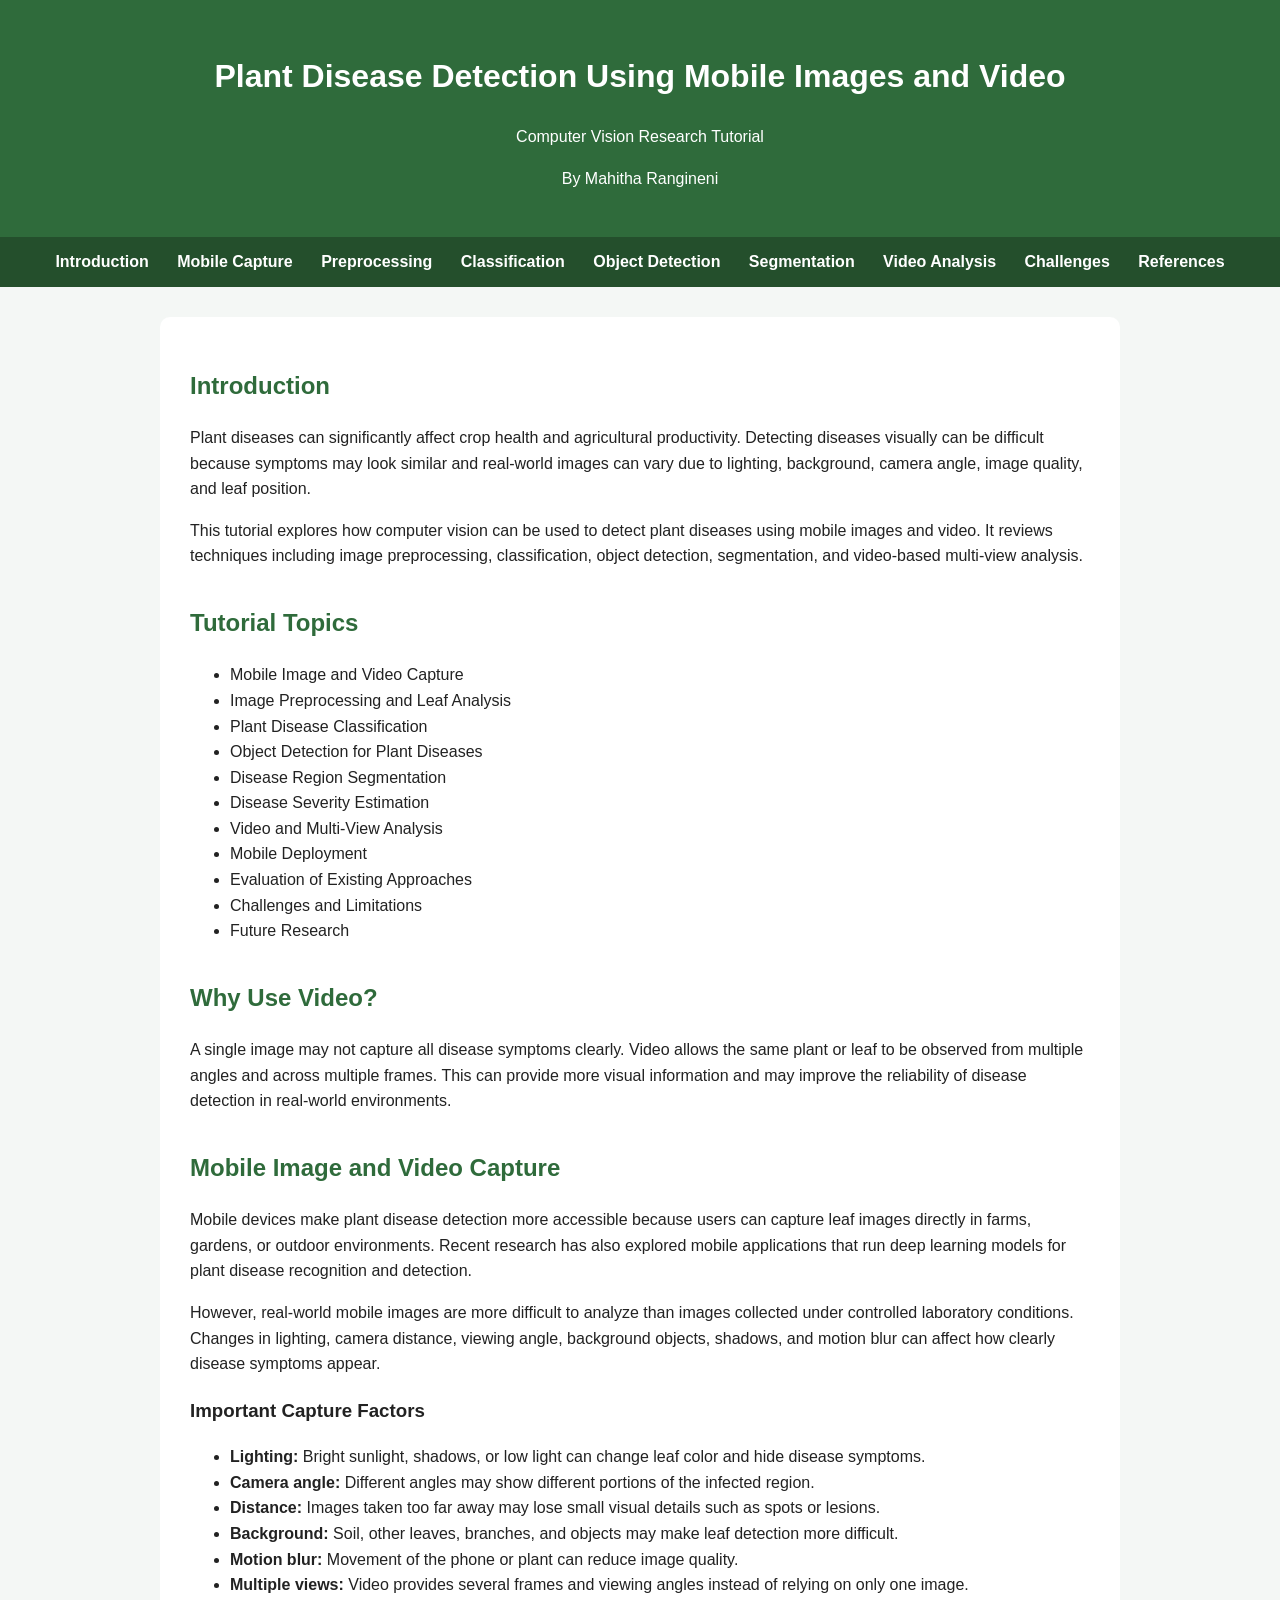
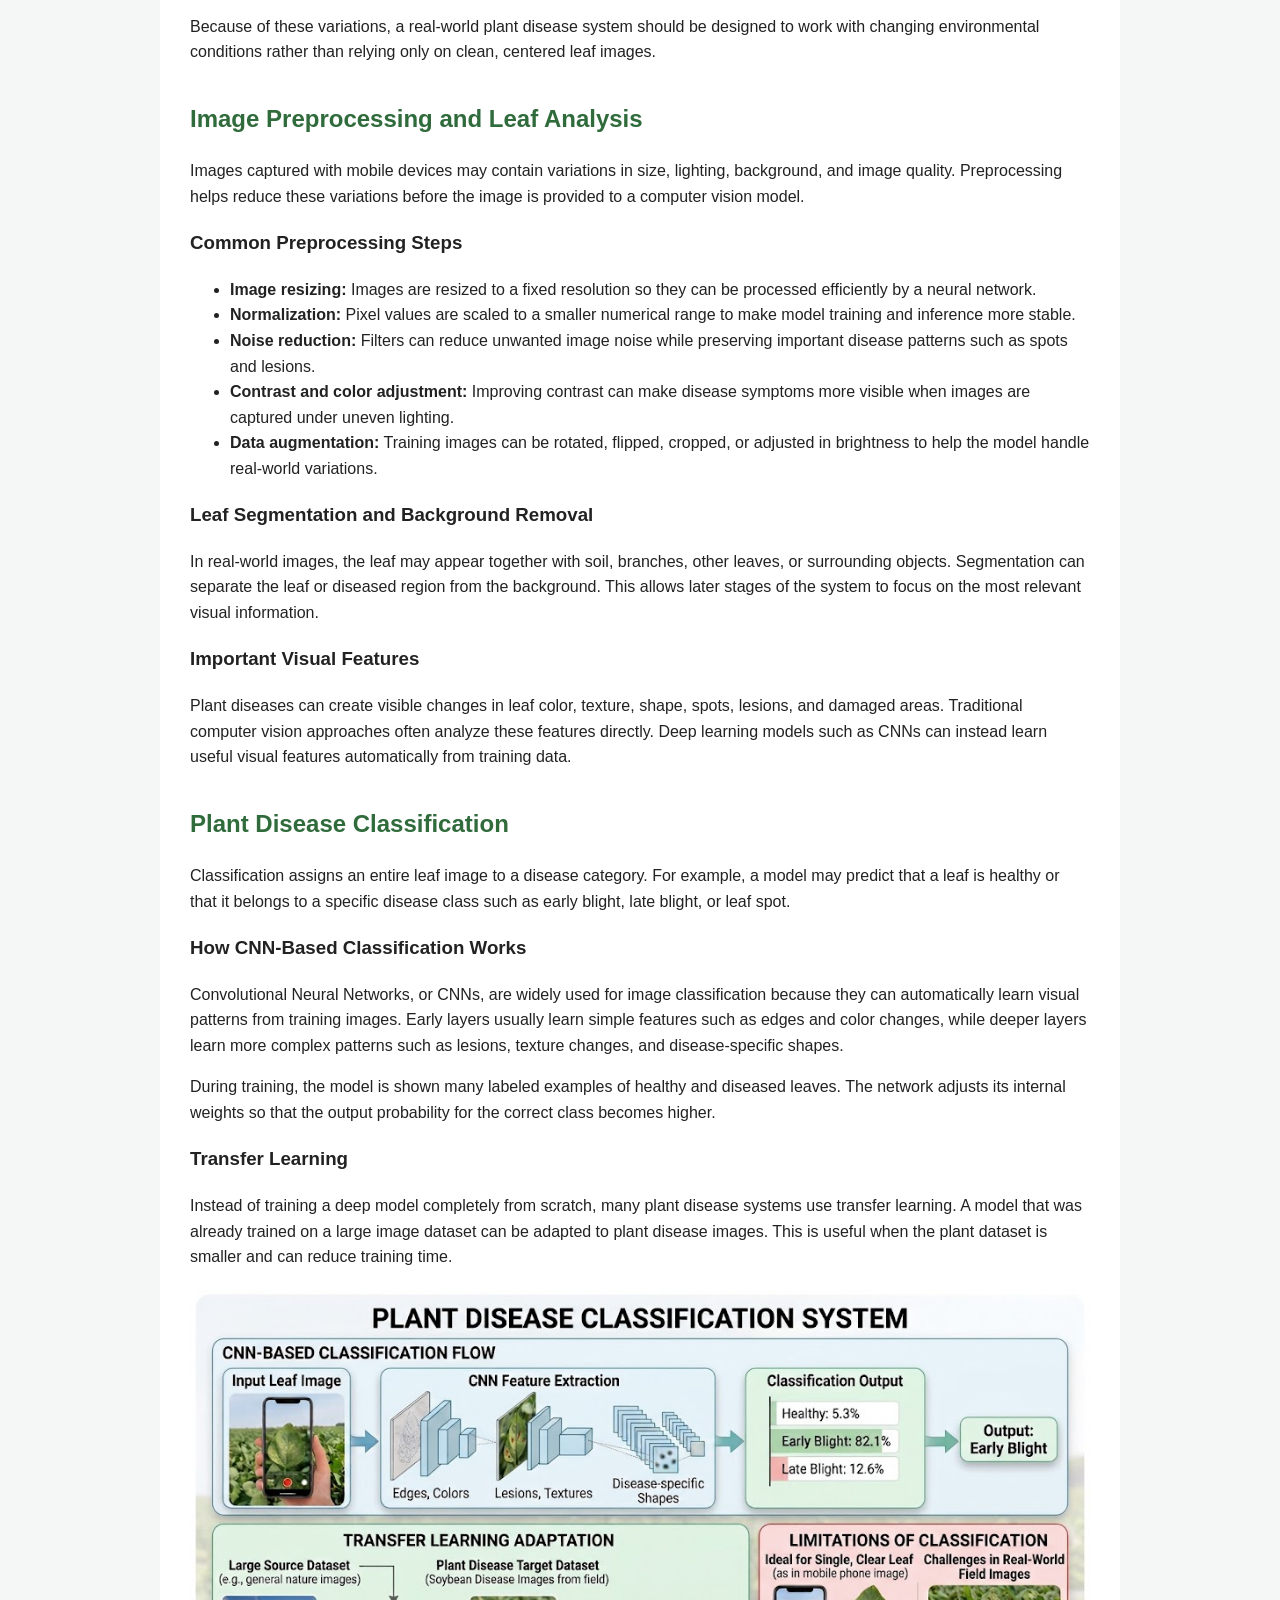
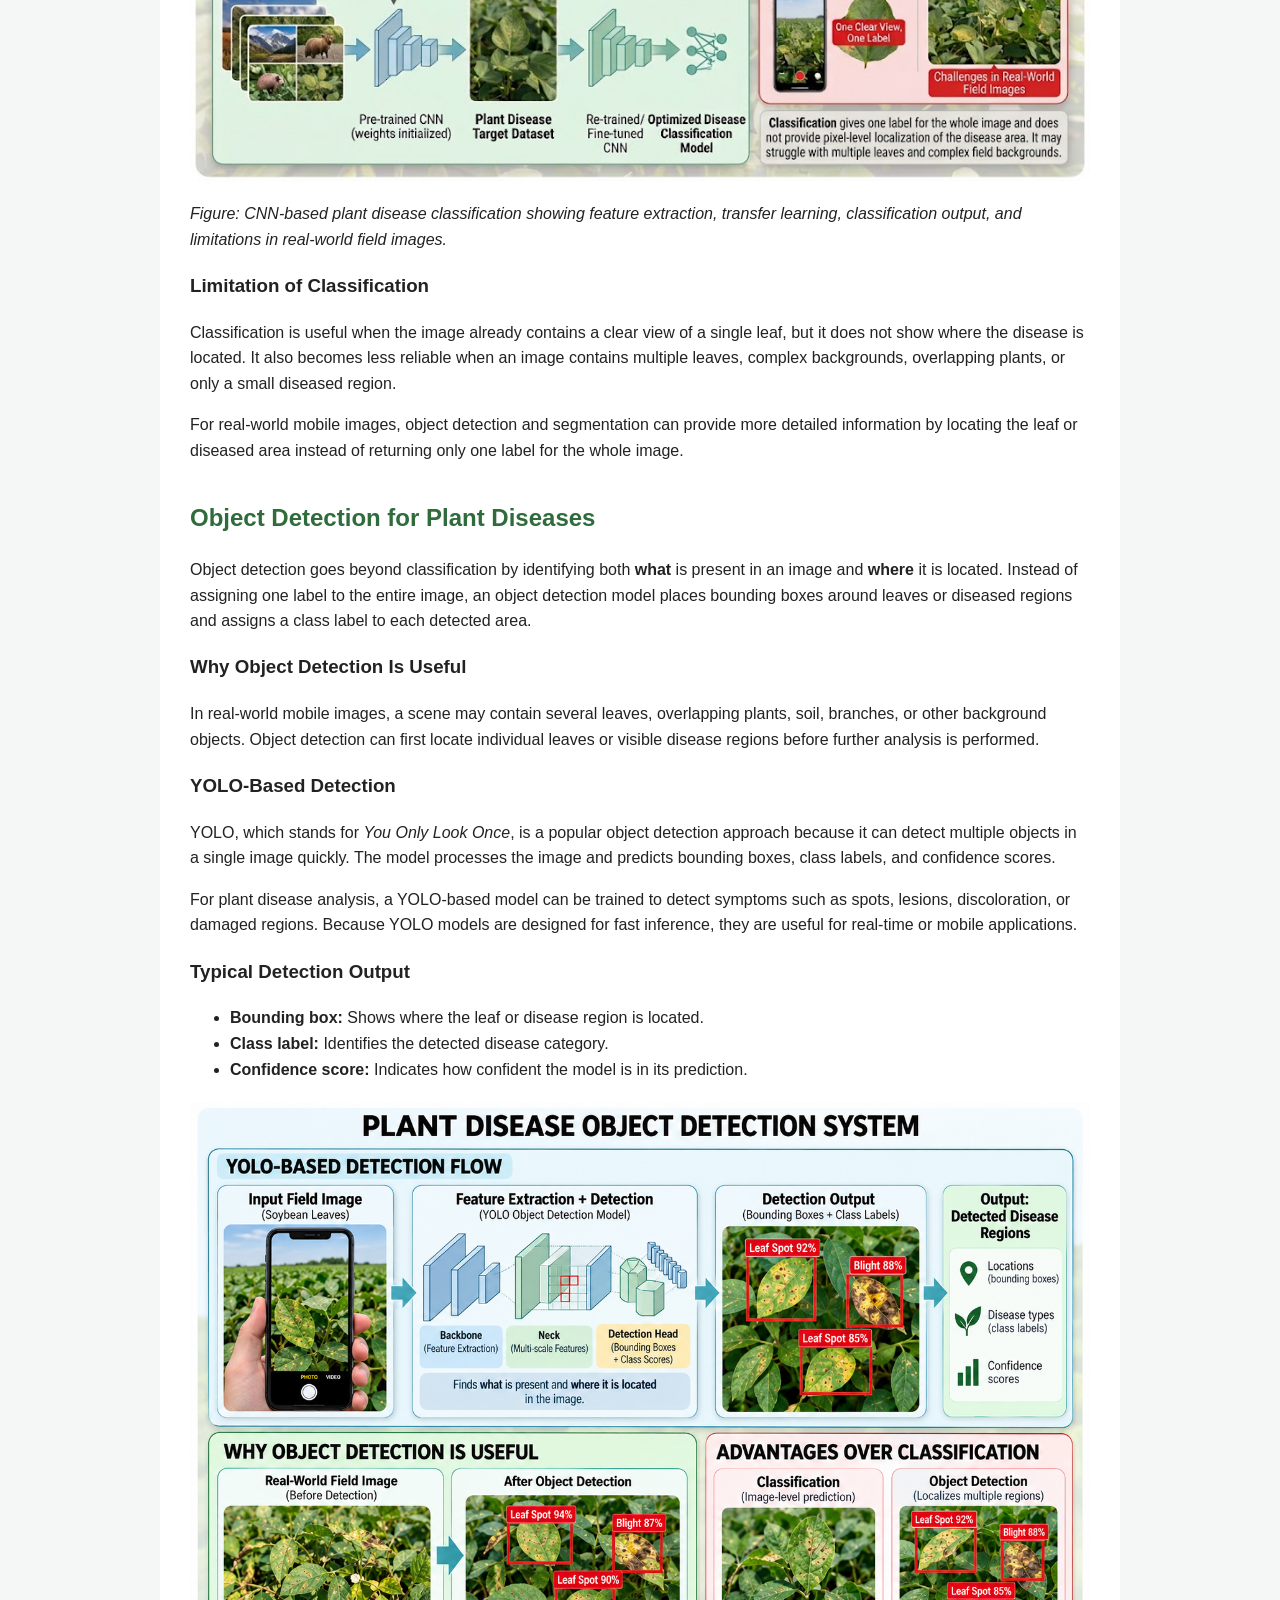
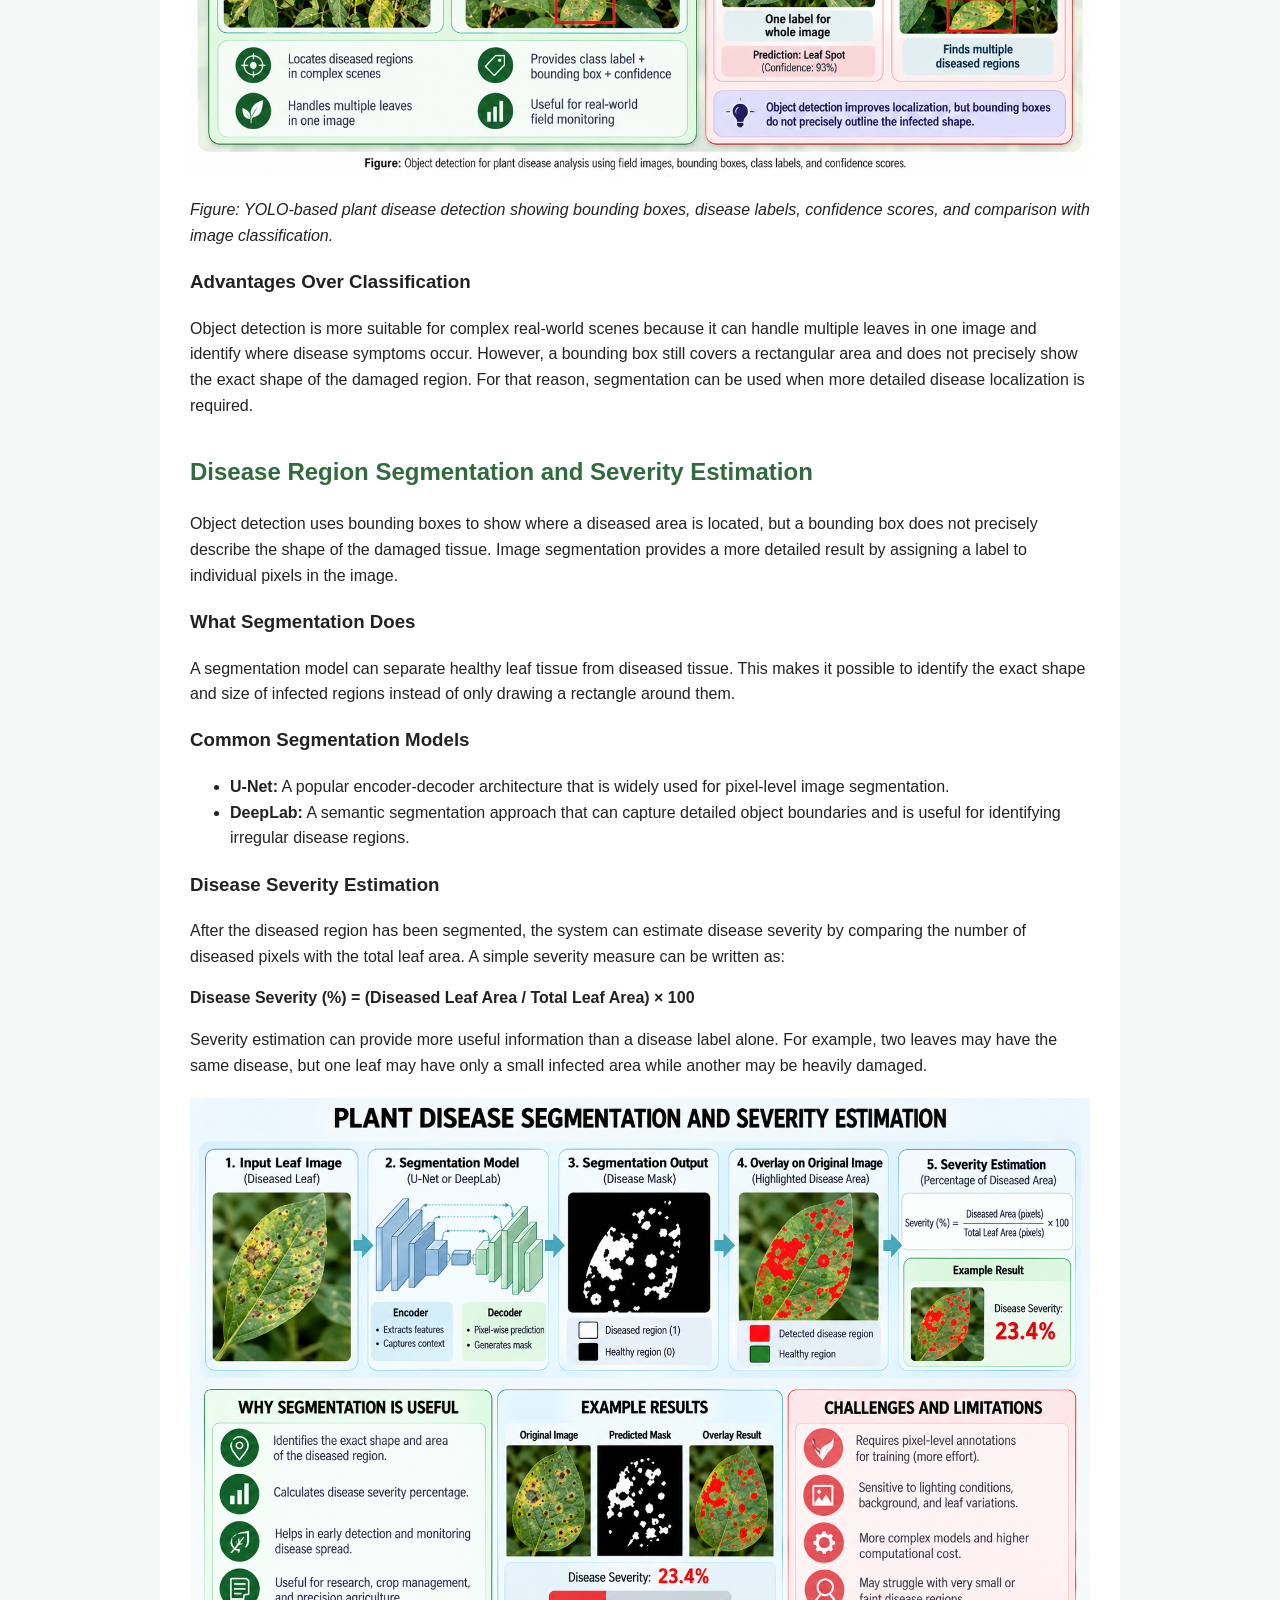
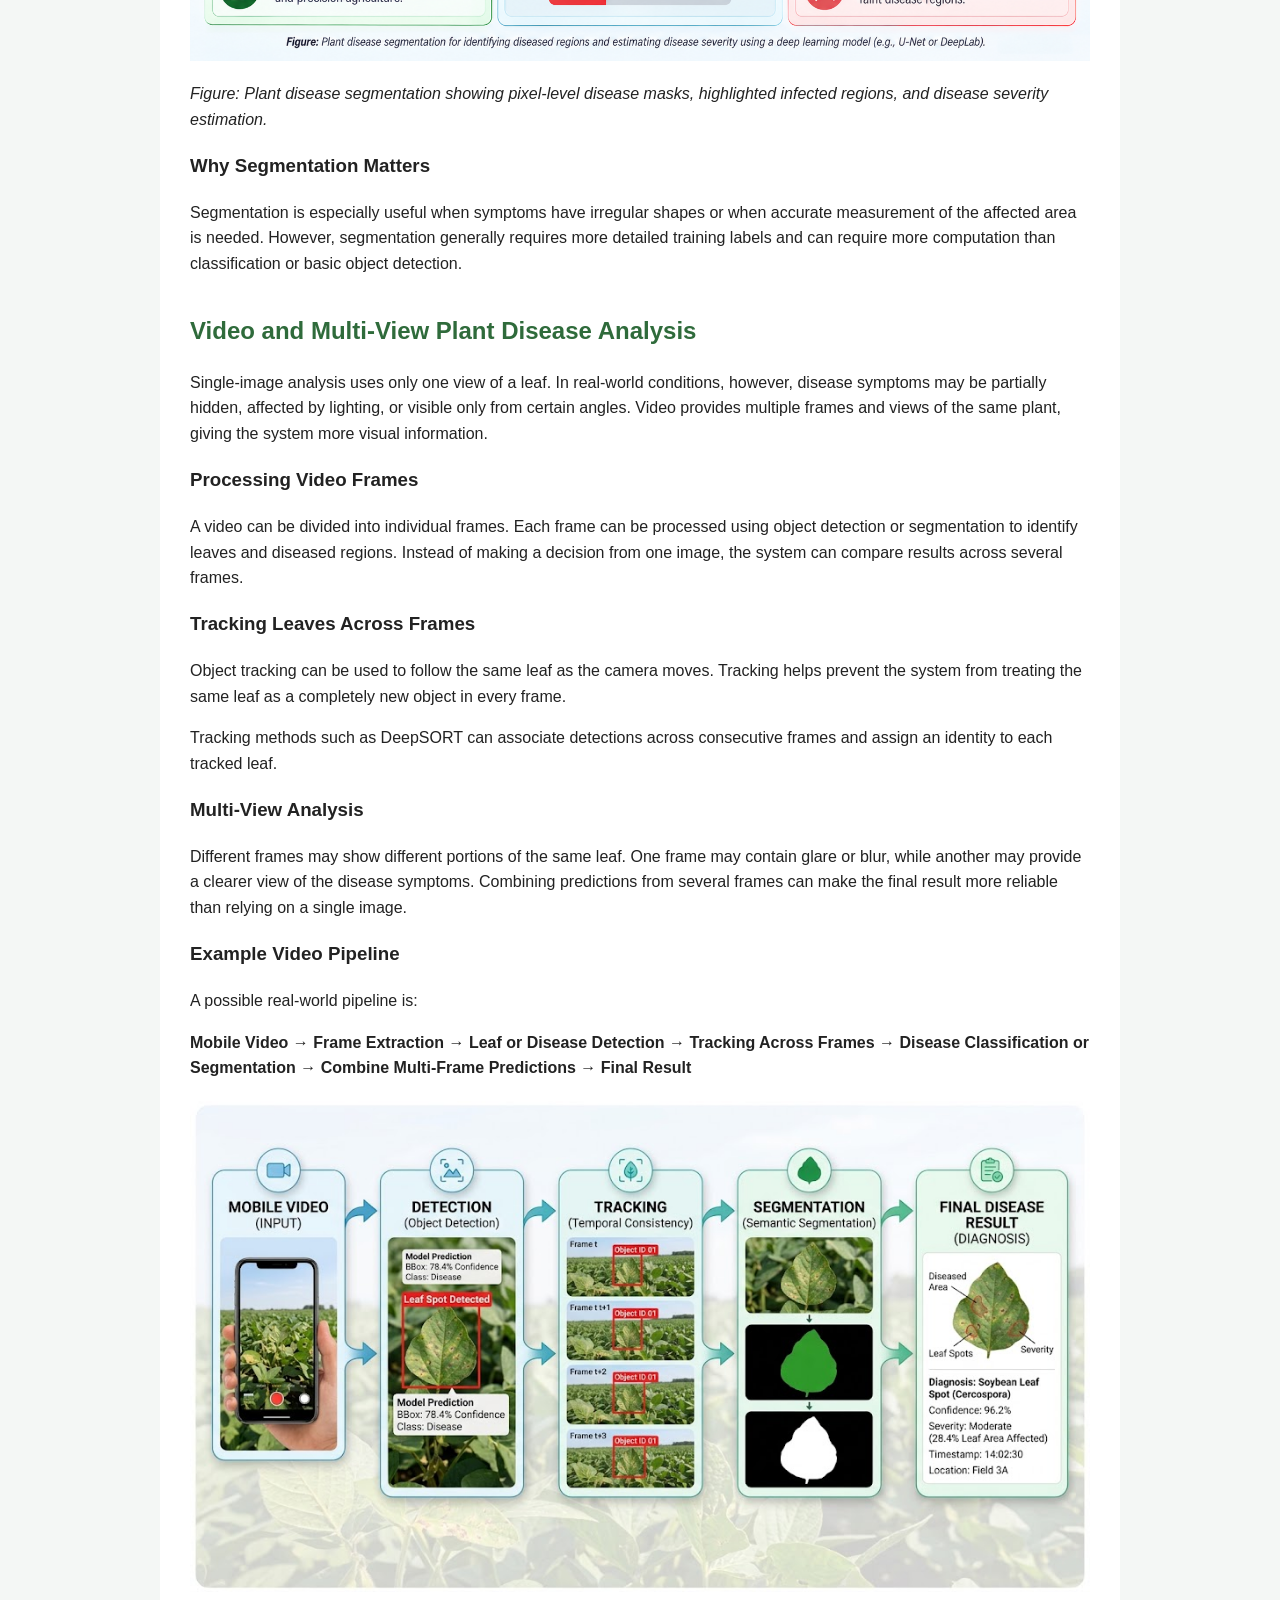
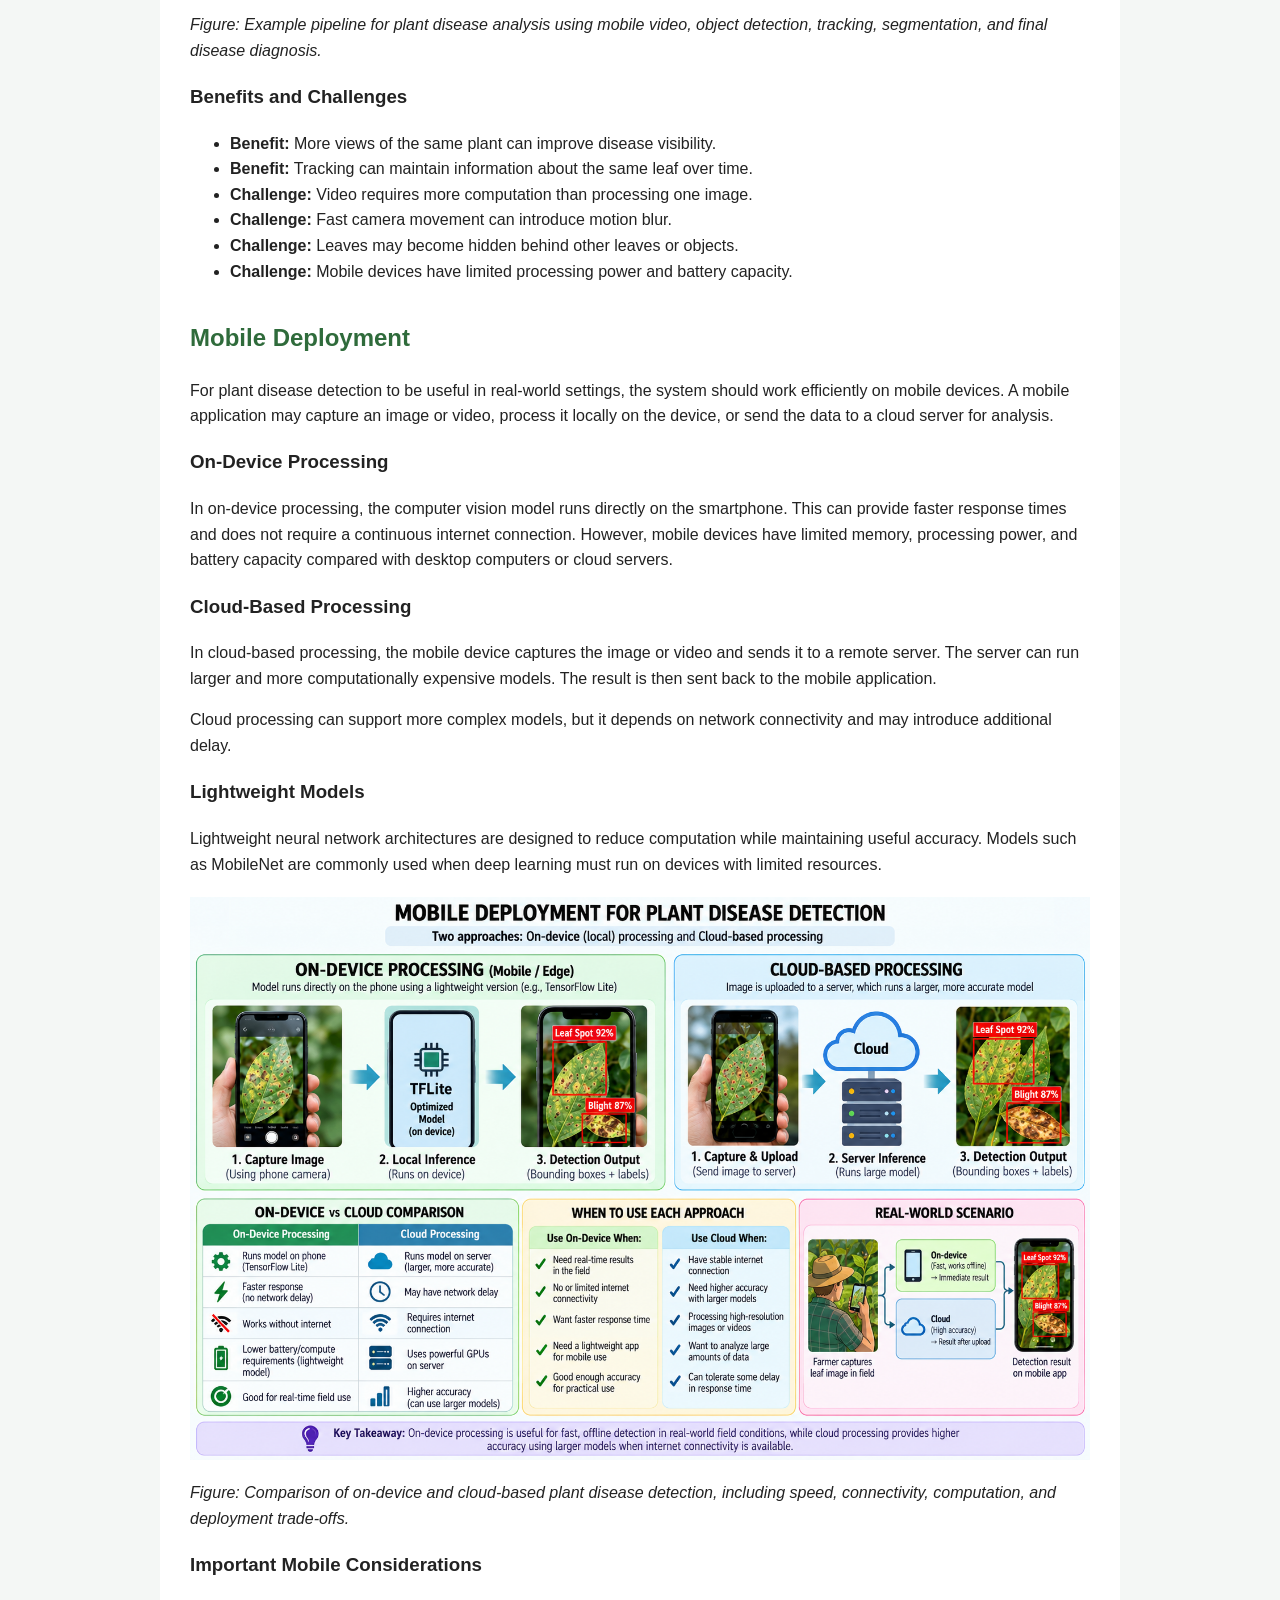
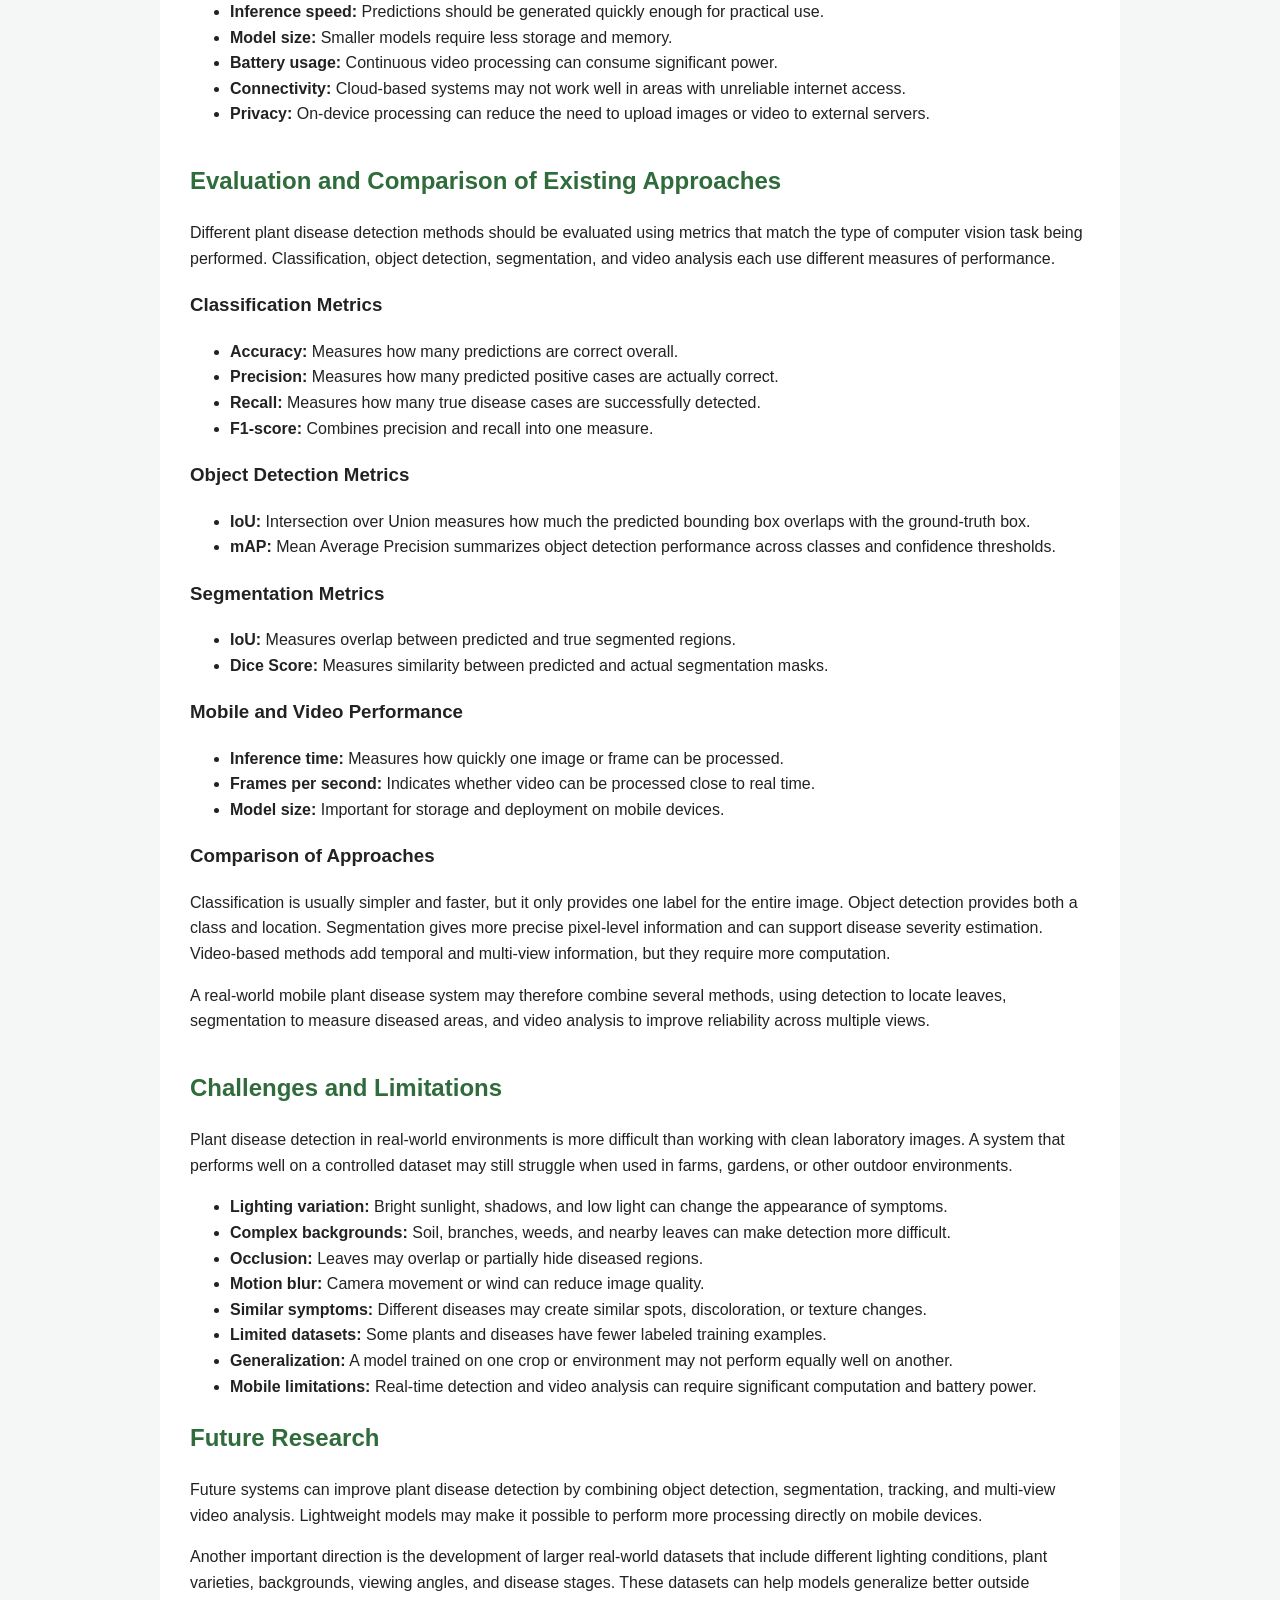
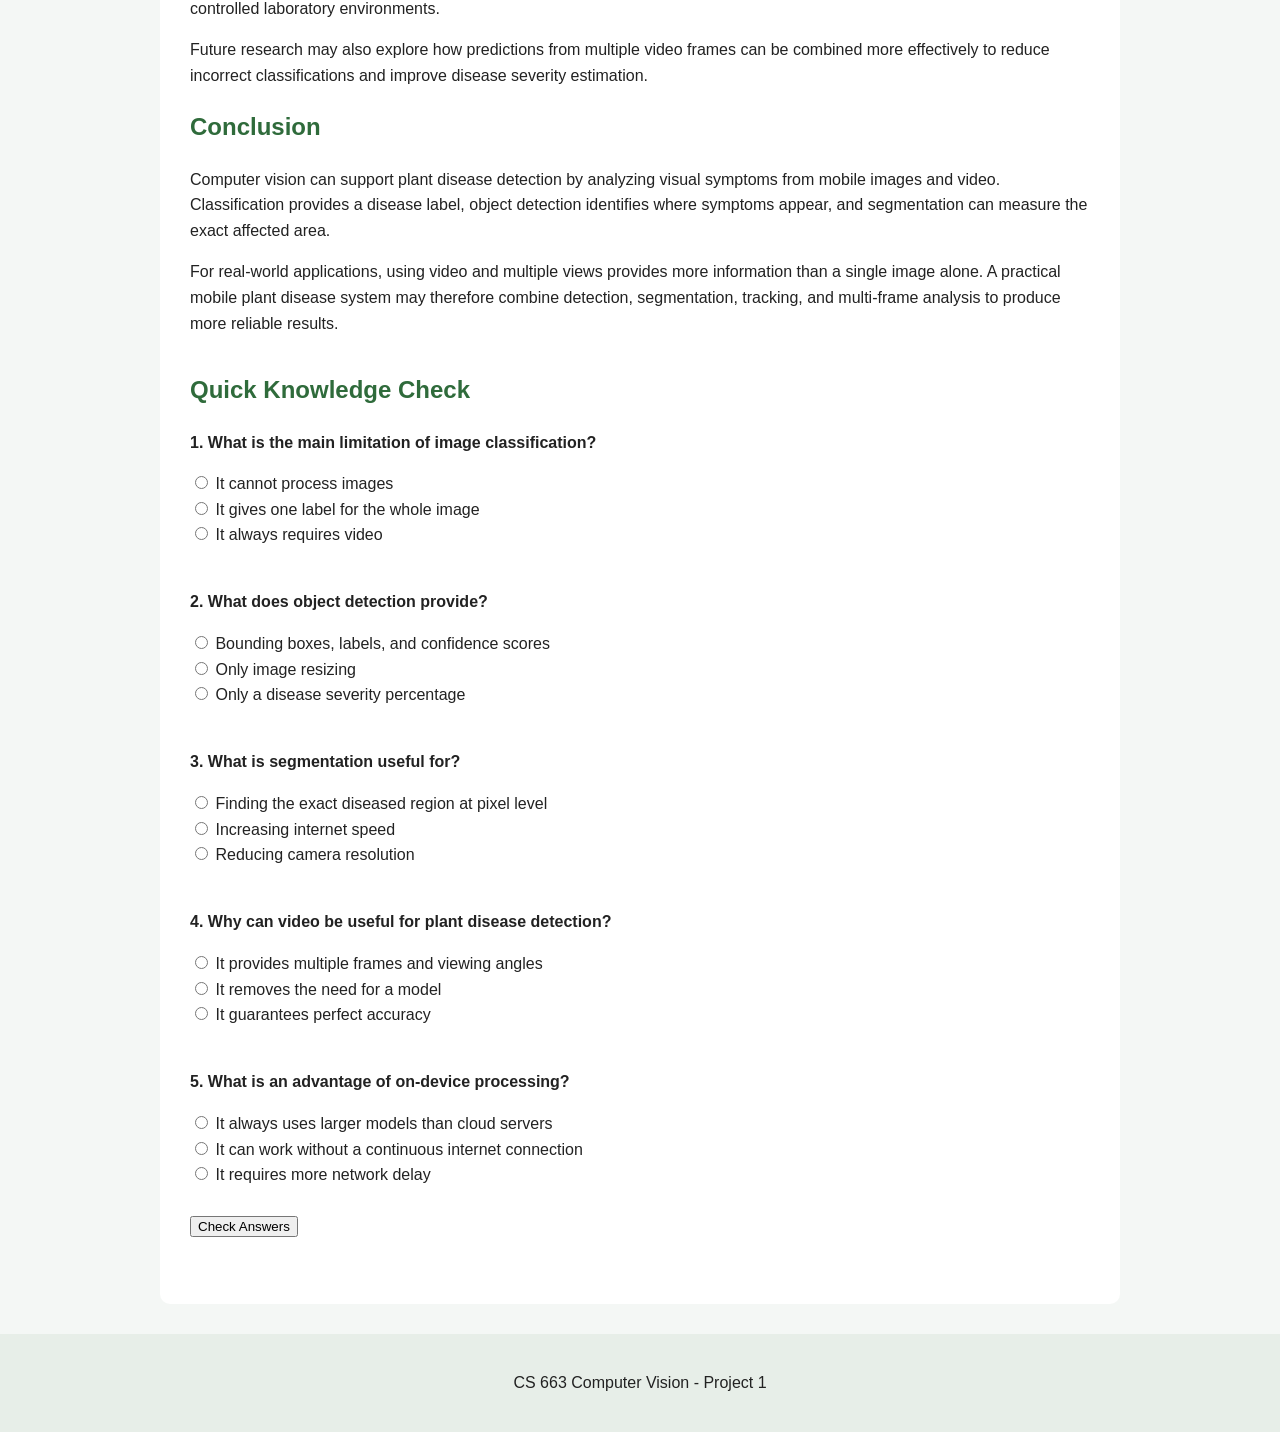
==== index.html @ 51d03935 "Add quiz section with questions and answers" ====
<!DOCTYPE html>
<html lang="en">
<head>
    <meta charset="UTF-8">
    <meta name="viewport" content="width=device-width, initial-scale=1.0">
    <title>Plant Disease Detection Using Mobile Images and Video</title>
    <link rel="stylesheet" href="style.css">
</head>

<body>

    <header>
        <h1>Plant Disease Detection Using Mobile Images and Video</h1>
        <p>Computer Vision Research Tutorial</p>
        <p>By Mahitha Rangineni</p>
    </header>
    <nav>
    <a href="#introduction">Introduction</a>
    <a href="#capture">Mobile Capture</a>
    <a href="#preprocessing">Preprocessing</a>
    <a href="#classification">Classification</a>
    <a href="#detection">Object Detection</a>
    <a href="#segmentation">Segmentation</a>
    <a href="#video">Video Analysis</a>
    <a href="#challenges">Challenges</a>
    <a href="references.html">References</a>
</nav>

    <main>

        <section id="introduction">
            <h2>Introduction</h2>

            <p>
                Plant diseases can significantly affect crop health and agricultural
                productivity. Detecting diseases visually can be difficult because
                symptoms may look similar and real-world images can vary due to
                lighting, background, camera angle, image quality, and leaf position.
            </p>

            <p>
                This tutorial explores how computer vision can be used to detect
                plant diseases using mobile images and video. It reviews techniques
                including image preprocessing, classification, object detection,
                segmentation, and video-based multi-view analysis.
            </p>
        </section>

        <section>
            <h2>Tutorial Topics</h2>

            <ul>
                <li>Mobile Image and Video Capture</li>
                <li>Image Preprocessing and Leaf Analysis</li>
                <li>Plant Disease Classification</li>
                <li>Object Detection for Plant Diseases</li>
                <li>Disease Region Segmentation</li>
                <li>Disease Severity Estimation</li>
                <li>Video and Multi-View Analysis</li>
                <li>Mobile Deployment</li>
                <li>Evaluation of Existing Approaches</li>
                <li>Challenges and Limitations</li>
                <li>Future Research</li>
            </ul>
        </section>

        <section>
    <h2>Why Use Video?</h2>

    <p>
        A single image may not capture all disease symptoms clearly.
        Video allows the same plant or leaf to be observed from multiple
        angles and across multiple frames. This can provide more visual
        information and may improve the reliability of disease detection
        in real-world environments.
    </p>
</section>

<section id="capture">
    <h2>Mobile Image and Video Capture</h2>

    <p>
        Mobile devices make plant disease detection more accessible because users
        can capture leaf images directly in farms, gardens, or outdoor environments.
        Recent research has also explored mobile applications that run deep learning
        models for plant disease recognition and detection.
    </p>

    <p>
        However, real-world mobile images are more difficult to analyze than images
        collected under controlled laboratory conditions. Changes in lighting,
        camera distance, viewing angle, background objects, shadows, and motion blur
        can affect how clearly disease symptoms appear.
    </p>

    <h3>Important Capture Factors</h3>

    <ul>
        <li><strong>Lighting:</strong> Bright sunlight, shadows, or low light can change leaf color and hide disease symptoms.</li>
        <li><strong>Camera angle:</strong> Different angles may show different portions of the infected region.</li>
        <li><strong>Distance:</strong> Images taken too far away may lose small visual details such as spots or lesions.</li>
        <li><strong>Background:</strong> Soil, other leaves, branches, and objects may make leaf detection more difficult.</li>
        <li><strong>Motion blur:</strong> Movement of the phone or plant can reduce image quality.</li>
        <li><strong>Multiple views:</strong> Video provides several frames and viewing angles instead of relying on only one image.</li>
    </ul>

    <p>
        Because of these variations, a real-world plant disease system should be
        designed to work with changing environmental conditions rather than relying
        only on clean, centered leaf images.
    </p>
</section>
        <section id="preprocessing">
    <h2>Image Preprocessing and Leaf Analysis</h2>

    <p>
        Images captured with mobile devices may contain variations in size,
        lighting, background, and image quality. Preprocessing helps reduce
        these variations before the image is provided to a computer vision model.
    </p>

    <h3>Common Preprocessing Steps</h3>

    <ul>
        <li>
            <strong>Image resizing:</strong>
            Images are resized to a fixed resolution so they can be processed
            efficiently by a neural network.
        </li>

        <li>
            <strong>Normalization:</strong>
            Pixel values are scaled to a smaller numerical range to make model
            training and inference more stable.
        </li>

        <li>
            <strong>Noise reduction:</strong>
            Filters can reduce unwanted image noise while preserving important
            disease patterns such as spots and lesions.
        </li>

        <li>
            <strong>Contrast and color adjustment:</strong>
            Improving contrast can make disease symptoms more visible when images
            are captured under uneven lighting.
        </li>

        <li>
            <strong>Data augmentation:</strong>
            Training images can be rotated, flipped, cropped, or adjusted in
            brightness to help the model handle real-world variations.
        </li>
    </ul>

    <h3>Leaf Segmentation and Background Removal</h3>

    <p>
        In real-world images, the leaf may appear together with soil, branches,
        other leaves, or surrounding objects. Segmentation can separate the leaf
        or diseased region from the background. This allows later stages of the
        system to focus on the most relevant visual information.
    </p>

    <h3>Important Visual Features</h3>

    <p>
        Plant diseases can create visible changes in leaf color, texture, shape,
        spots, lesions, and damaged areas. Traditional computer vision approaches
        often analyze these features directly. Deep learning models such as CNNs
        can instead learn useful visual features automatically from training data.
    </p>
</section>
        <section id="classification">
    <h2>Plant Disease Classification</h2>

    <p>
        Classification assigns an entire leaf image to a disease category.
        For example, a model may predict that a leaf is healthy or that it belongs
        to a specific disease class such as early blight, late blight, or leaf spot.
    </p>

    <h3>How CNN-Based Classification Works</h3>

    <p>
        Convolutional Neural Networks, or CNNs, are widely used for image
        classification because they can automatically learn visual patterns from
        training images. Early layers usually learn simple features such as edges
        and color changes, while deeper layers learn more complex patterns such as
        lesions, texture changes, and disease-specific shapes.
    </p>

    <p>
        During training, the model is shown many labeled examples of healthy and
        diseased leaves. The network adjusts its internal weights so that the output
        probability for the correct class becomes higher.
    </p>

    <h3>Transfer Learning</h3>

    <p>
        Instead of training a deep model completely from scratch, many plant disease
        systems use transfer learning. A model that was already trained on a large
        image dataset can be adapted to plant disease images. This is useful when the
        plant dataset is smaller and can reduce training time.
    </p>
            <img src="classification-system.png"
     alt="CNN-based plant disease classification system"
     style="width:100%; max-width:900px; display:block; margin:20px auto;">

<p>
    <em>
        Figure: CNN-based plant disease classification showing feature extraction,
        transfer learning, classification output, and limitations in real-world field images.
    </em>
</p>

    <h3>Limitation of Classification</h3>

    <p>
        Classification is useful when the image already contains a clear view of a
        single leaf, but it does not show where the disease is located. It also becomes
        less reliable when an image contains multiple leaves, complex backgrounds,
        overlapping plants, or only a small diseased region.
    </p>

    <p>
        For real-world mobile images, object detection and segmentation can provide
        more detailed information by locating the leaf or diseased area instead of
        returning only one label for the whole image.
    </p>
</section>
        <section id="detection">
    <h2>Object Detection for Plant Diseases</h2>

    <p>
        Object detection goes beyond classification by identifying both
        <strong>what</strong> is present in an image and <strong>where</strong>
        it is located. Instead of assigning one label to the entire image,
        an object detection model places bounding boxes around leaves or
        diseased regions and assigns a class label to each detected area.
    </p>

    <h3>Why Object Detection Is Useful</h3>

    <p>
        In real-world mobile images, a scene may contain several leaves,
        overlapping plants, soil, branches, or other background objects.
        Object detection can first locate individual leaves or visible disease
        regions before further analysis is performed.
    </p>

    <h3>YOLO-Based Detection</h3>

    <p>
        YOLO, which stands for <em>You Only Look Once</em>, is a popular
        object detection approach because it can detect multiple objects in a
        single image quickly. The model processes the image and predicts
        bounding boxes, class labels, and confidence scores.
    </p>

    <p>
        For plant disease analysis, a YOLO-based model can be trained to detect
        symptoms such as spots, lesions, discoloration, or damaged regions.
        Because YOLO models are designed for fast inference, they are useful
        for real-time or mobile applications.
    </p>

    <h3>Typical Detection Output</h3>

    <ul>
        <li><strong>Bounding box:</strong> Shows where the leaf or disease region is located.</li>
        <li><strong>Class label:</strong> Identifies the detected disease category.</li>
        <li><strong>Confidence score:</strong> Indicates how confident the model is in its prediction.</li>
    </ul>
            <img src="object-detection-system.png"
     alt="YOLO-based plant disease object detection system"
     style="width:100%; max-width:900px; display:block; margin:20px auto;">

<p>
    <em>
        Figure: YOLO-based plant disease detection showing bounding boxes,
        disease labels, confidence scores, and comparison with image classification.
    </em>
</p>

    <h3>Advantages Over Classification</h3>

    <p>
        Object detection is more suitable for complex real-world scenes because
        it can handle multiple leaves in one image and identify where disease
        symptoms occur. However, a bounding box still covers a rectangular area
        and does not precisely show the exact shape of the damaged region.
        For that reason, segmentation can be used when more detailed disease
        localization is required.
    </p>
</section>
        <section id="segmentation">
    <h2>Disease Region Segmentation and Severity Estimation</h2>

    <p>
        Object detection uses bounding boxes to show where a diseased area is located,
        but a bounding box does not precisely describe the shape of the damaged tissue.
        Image segmentation provides a more detailed result by assigning a label to
        individual pixels in the image.
    </p>

    <h3>What Segmentation Does</h3>

    <p>
        A segmentation model can separate healthy leaf tissue from diseased tissue.
        This makes it possible to identify the exact shape and size of infected regions
        instead of only drawing a rectangle around them.
    </p>

    <h3>Common Segmentation Models</h3>

    <ul>
        <li>
            <strong>U-Net:</strong>
            A popular encoder-decoder architecture that is widely used for pixel-level
            image segmentation.
        </li>

        <li>
            <strong>DeepLab:</strong>
            A semantic segmentation approach that can capture detailed object boundaries
            and is useful for identifying irregular disease regions.
        </li>
    </ul>

    <h3>Disease Severity Estimation</h3>

    <p>
        After the diseased region has been segmented, the system can estimate disease
        severity by comparing the number of diseased pixels with the total leaf area.
        A simple severity measure can be written as:
    </p>

    <p>
        <strong>Disease Severity (%) =
        (Diseased Leaf Area / Total Leaf Area) × 100</strong>
    </p>

    <p>
        Severity estimation can provide more useful information than a disease label
        alone. For example, two leaves may have the same disease, but one leaf may have
        only a small infected area while another may be heavily damaged.
    </p>
            <img src="segmentation-severity.png"
     alt="Plant disease segmentation and severity estimation"
     style="width:100%; max-width:900px; display:block; margin:20px auto;">

<p>
    <em>
        Figure: Plant disease segmentation showing pixel-level disease masks,
        highlighted infected regions, and disease severity estimation.
    </em>
</p>

    <h3>Why Segmentation Matters</h3>

    <p>
        Segmentation is especially useful when symptoms have irregular shapes or when
        accurate measurement of the affected area is needed. However, segmentation
        generally requires more detailed training labels and can require more
        computation than classification or basic object detection.
    </p>
</section>
        <section id="video">
    <h2>Video and Multi-View Plant Disease Analysis</h2>

    <p>
        Single-image analysis uses only one view of a leaf. In real-world conditions,
        however, disease symptoms may be partially hidden, affected by lighting, or visible
        only from certain angles. Video provides multiple frames and views of the same plant,
        giving the system more visual information.
    </p>

    <h3>Processing Video Frames</h3>

    <p>
        A video can be divided into individual frames. Each frame can be processed using
        object detection or segmentation to identify leaves and diseased regions. Instead of
        making a decision from one image, the system can compare results across several frames.
    </p>

    <h3>Tracking Leaves Across Frames</h3>

    <p>
        Object tracking can be used to follow the same leaf as the camera moves. Tracking
        helps prevent the system from treating the same leaf as a completely new object in
        every frame.
    </p>

    <p>
        Tracking methods such as DeepSORT can associate detections across consecutive frames
        and assign an identity to each tracked leaf.
    </p>

    <h3>Multi-View Analysis</h3>

    <p>
        Different frames may show different portions of the same leaf. One frame may contain
        glare or blur, while another may provide a clearer view of the disease symptoms.
        Combining predictions from several frames can make the final result more reliable than
        relying on a single image.
    </p>

    <h3>Example Video Pipeline</h3>

    <p>
        A possible real-world pipeline is:
    </p>

    <p>
        <strong>
        Mobile Video → Frame Extraction → Leaf or Disease Detection →
        Tracking Across Frames → Disease Classification or Segmentation →
        Combine Multi-Frame Predictions → Final Result
        </strong>
    </p>
            <img src="video-pipeline.png"
     alt="Video-based plant disease analysis pipeline"
     style="width:100%; max-width:900px; display:block; margin:20px auto;">

<p>
    <em>
        Figure: Example pipeline for plant disease analysis using mobile video,
        object detection, tracking, segmentation, and final disease diagnosis.
    </em>
</p>

    <h3>Benefits and Challenges</h3>

    <ul>
        <li><strong>Benefit:</strong> More views of the same plant can improve disease visibility.</li>
        <li><strong>Benefit:</strong> Tracking can maintain information about the same leaf over time.</li>
        <li><strong>Challenge:</strong> Video requires more computation than processing one image.</li>
        <li><strong>Challenge:</strong> Fast camera movement can introduce motion blur.</li>
        <li><strong>Challenge:</strong> Leaves may become hidden behind other leaves or objects.</li>
        <li><strong>Challenge:</strong> Mobile devices have limited processing power and battery capacity.</li>
    </ul>
</section>
        <section id="mobile-deployment">
    <h2>Mobile Deployment</h2>

    <p>
        For plant disease detection to be useful in real-world settings, the system
        should work efficiently on mobile devices. A mobile application may capture
        an image or video, process it locally on the device, or send the data to a
        cloud server for analysis.
    </p>

    <h3>On-Device Processing</h3>

    <p>
        In on-device processing, the computer vision model runs directly on the
        smartphone. This can provide faster response times and does not require a
        continuous internet connection. However, mobile devices have limited memory,
        processing power, and battery capacity compared with desktop computers or
        cloud servers.
    </p>

    <h3>Cloud-Based Processing</h3>

    <p>
        In cloud-based processing, the mobile device captures the image or video and
        sends it to a remote server. The server can run larger and more computationally
        expensive models. The result is then sent back to the mobile application.
    </p>

    <p>
        Cloud processing can support more complex models, but it depends on network
        connectivity and may introduce additional delay.
    </p>

    <h3>Lightweight Models</h3>

    <p>
        Lightweight neural network architectures are designed to reduce computation
        while maintaining useful accuracy. Models such as MobileNet are commonly used
        when deep learning must run on devices with limited resources.
    </p>
            <img src="mobile-deployment.png"
     alt="Comparison of on-device and cloud-based plant disease detection"
     style="width:100%; max-width:900px; display:block; margin:20px auto;">

<p>
    <em>
        Figure: Comparison of on-device and cloud-based plant disease detection,
        including speed, connectivity, computation, and deployment trade-offs.
    </em>
</p>

    <h3>Important Mobile Considerations</h3>

    <ul>
        <li><strong>Inference speed:</strong> Predictions should be generated quickly enough for practical use.</li>
        <li><strong>Model size:</strong> Smaller models require less storage and memory.</li>
        <li><strong>Battery usage:</strong> Continuous video processing can consume significant power.</li>
        <li><strong>Connectivity:</strong> Cloud-based systems may not work well in areas with unreliable internet access.</li>
        <li><strong>Privacy:</strong> On-device processing can reduce the need to upload images or video to external servers.</li>
    </ul>
</section>
        <section id="evaluation">
    <h2>Evaluation and Comparison of Existing Approaches</h2>

    <p>
        Different plant disease detection methods should be evaluated using metrics
        that match the type of computer vision task being performed. Classification,
        object detection, segmentation, and video analysis each use different measures
        of performance.
    </p>

    <h3>Classification Metrics</h3>

    <ul>
        <li><strong>Accuracy:</strong> Measures how many predictions are correct overall.</li>
        <li><strong>Precision:</strong> Measures how many predicted positive cases are actually correct.</li>
        <li><strong>Recall:</strong> Measures how many true disease cases are successfully detected.</li>
        <li><strong>F1-score:</strong> Combines precision and recall into one measure.</li>
    </ul>

    <h3>Object Detection Metrics</h3>

    <ul>
        <li><strong>IoU:</strong> Intersection over Union measures how much the predicted bounding box overlaps with the ground-truth box.</li>
        <li><strong>mAP:</strong> Mean Average Precision summarizes object detection performance across classes and confidence thresholds.</li>
    </ul>

    <h3>Segmentation Metrics</h3>

    <ul>
        <li><strong>IoU:</strong> Measures overlap between predicted and true segmented regions.</li>
        <li><strong>Dice Score:</strong> Measures similarity between predicted and actual segmentation masks.</li>
    </ul>

    <h3>Mobile and Video Performance</h3>

    <ul>
        <li><strong>Inference time:</strong> Measures how quickly one image or frame can be processed.</li>
        <li><strong>Frames per second:</strong> Indicates whether video can be processed close to real time.</li>
        <li><strong>Model size:</strong> Important for storage and deployment on mobile devices.</li>
    </ul>

    <h3>Comparison of Approaches</h3>

    <p>
        Classification is usually simpler and faster, but it only provides one label
        for the entire image. Object detection provides both a class and location.
        Segmentation gives more precise pixel-level information and can support
        disease severity estimation. Video-based methods add temporal and multi-view
        information, but they require more computation.
    </p>

    <p>
        A real-world mobile plant disease system may therefore combine several methods,
        using detection to locate leaves, segmentation to measure diseased areas, and
        video analysis to improve reliability across multiple views.
    </p>
</section>
        <section id="challenges">
    <h2>Challenges and Limitations</h2>

    <p>
        Plant disease detection in real-world environments is more difficult than
        working with clean laboratory images. A system that performs well on a
        controlled dataset may still struggle when used in farms, gardens, or other
        outdoor environments.
    </p>

    <ul>
        <li><strong>Lighting variation:</strong> Bright sunlight, shadows, and low light can change the appearance of symptoms.</li>
        <li><strong>Complex backgrounds:</strong> Soil, branches, weeds, and nearby leaves can make detection more difficult.</li>
        <li><strong>Occlusion:</strong> Leaves may overlap or partially hide diseased regions.</li>
        <li><strong>Motion blur:</strong> Camera movement or wind can reduce image quality.</li>
        <li><strong>Similar symptoms:</strong> Different diseases may create similar spots, discoloration, or texture changes.</li>
        <li><strong>Limited datasets:</strong> Some plants and diseases have fewer labeled training examples.</li>
        <li><strong>Generalization:</strong> A model trained on one crop or environment may not perform equally well on another.</li>
        <li><strong>Mobile limitations:</strong> Real-time detection and video analysis can require significant computation and battery power.</li>
    </ul>

    <h2>Future Research</h2>

    <p>
        Future systems can improve plant disease detection by combining object
        detection, segmentation, tracking, and multi-view video analysis.
        Lightweight models may make it possible to perform more processing directly
        on mobile devices.
    </p>

    <p>
        Another important direction is the development of larger real-world datasets
        that include different lighting conditions, plant varieties, backgrounds,
        viewing angles, and disease stages. These datasets can help models generalize
        better outside controlled laboratory environments.
    </p>

    <p>
        Future research may also explore how predictions from multiple video frames
        can be combined more effectively to reduce incorrect classifications and
        improve disease severity estimation.
    </p>

    <h2>Conclusion</h2>

    <p>
        Computer vision can support plant disease detection by analyzing visual
        symptoms from mobile images and video. Classification provides a disease
        label, object detection identifies where symptoms appear, and segmentation
        can measure the exact affected area.
    </p>

    <p>
        For real-world applications, using video and multiple views provides more
        information than a single image alone. A practical mobile plant disease
        system may therefore combine detection, segmentation, tracking, and
        multi-frame analysis to produce more reliable results.
    </p>
</section>
        <section id="quiz">
    <h2>Quick Knowledge Check</h2>

    <form id="quizForm">

        <p><strong>1. What is the main limitation of image classification?</strong></p>
        <label><input type="radio" name="q1" value="a"> It cannot process images</label><br>
        <label><input type="radio" name="q1" value="b"> It gives one label for the whole image</label><br>
        <label><input type="radio" name="q1" value="c"> It always requires video</label><br><br>

        <p><strong>2. What does object detection provide?</strong></p>
        <label><input type="radio" name="q2" value="a"> Bounding boxes, labels, and confidence scores</label><br>
        <label><input type="radio" name="q2" value="b"> Only image resizing</label><br>
        <label><input type="radio" name="q2" value="c"> Only a disease severity percentage</label><br><br>

        <p><strong>3. What is segmentation useful for?</strong></p>
        <label><input type="radio" name="q3" value="a"> Finding the exact diseased region at pixel level</label><br>
        <label><input type="radio" name="q3" value="b"> Increasing internet speed</label><br>
        <label><input type="radio" name="q3" value="c"> Reducing camera resolution</label><br><br>

        <p><strong>4. Why can video be useful for plant disease detection?</strong></p>
        <label><input type="radio" name="q4" value="a"> It provides multiple frames and viewing angles</label><br>
        <label><input type="radio" name="q4" value="b"> It removes the need for a model</label><br>
        <label><input type="radio" name="q4" value="c"> It guarantees perfect accuracy</label><br><br>

        <p><strong>5. What is an advantage of on-device processing?</strong></p>
        <label><input type="radio" name="q5" value="a"> It always uses larger models than cloud servers</label><br>
        <label><input type="radio" name="q5" value="b"> It can work without a continuous internet connection</label><br>
        <label><input type="radio" name="q5" value="c"> It requires more network delay</label><br><br>

        <button type="button" onclick="checkQuiz()">Check Answers</button>

        <p id="quizResult"></p>
    </form>
</section>

    </main>

    <footer>
        <p>CS 663 Computer Vision - Project 1</p>
    </footer>

</body>
</html>
---- style.css ----
body {
    font-family: Arial, sans-serif;
    margin: 0;
    background-color: #f4f7f5;
    color: #222;
    line-height: 1.6;
}

header {
    background-color: #2f6b3b;
    color: white;
    padding: 30px;
    text-align: center;
}

main {
    max-width: 900px;
    margin: 30px auto;
    background: white;
    padding: 30px;
    border-radius: 10px;
}

h1, h2 {
    color: #2f6b3b;
}

header h1 {
    color: white;
}

section {
    margin-bottom: 35px;
}

footer {
    text-align: center;
    padding: 20px;
    background-color: #e7eee8;
}
nav {
    background-color: #244f2c;
    padding: 12px;
    text-align: center;
}

nav a {
    color: white;
    text-decoration: none;
    margin: 0 12px;
    font-weight: bold;
}

nav a:hover {
    text-decoration: underline;
}
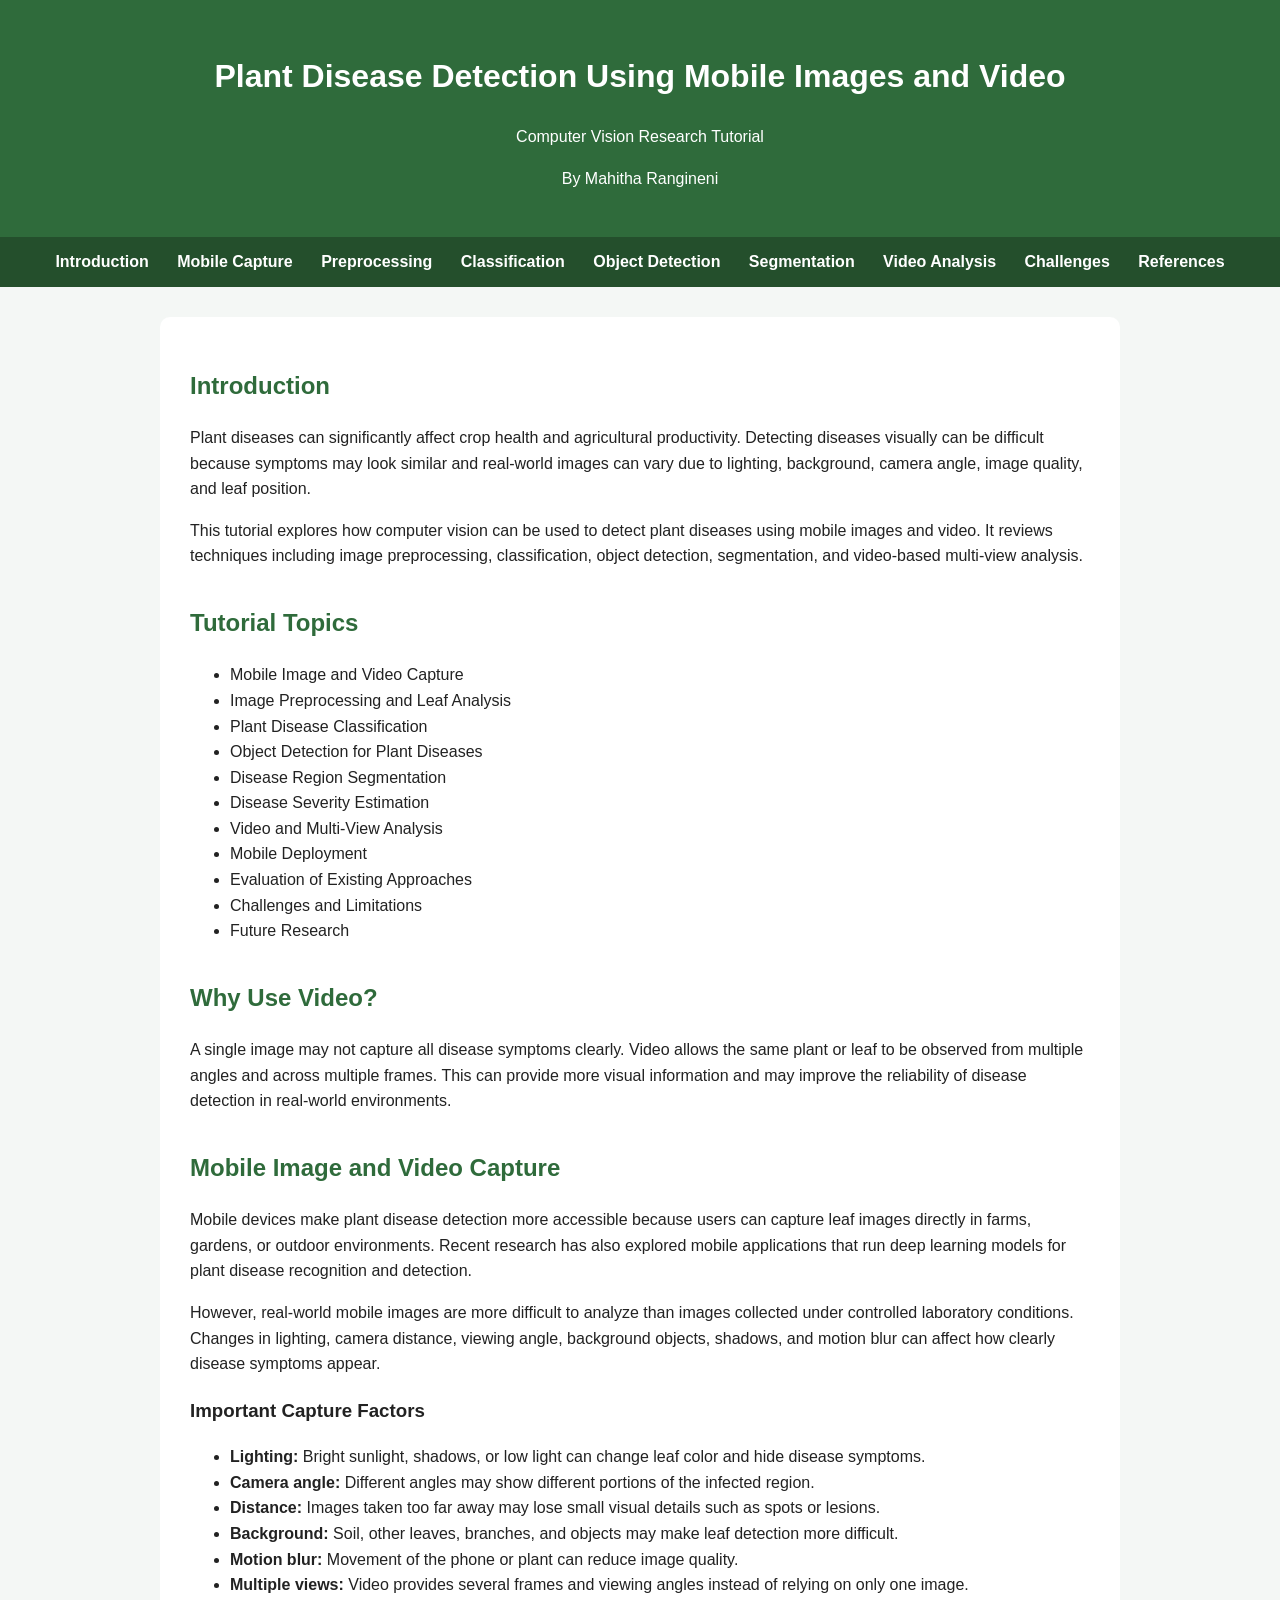
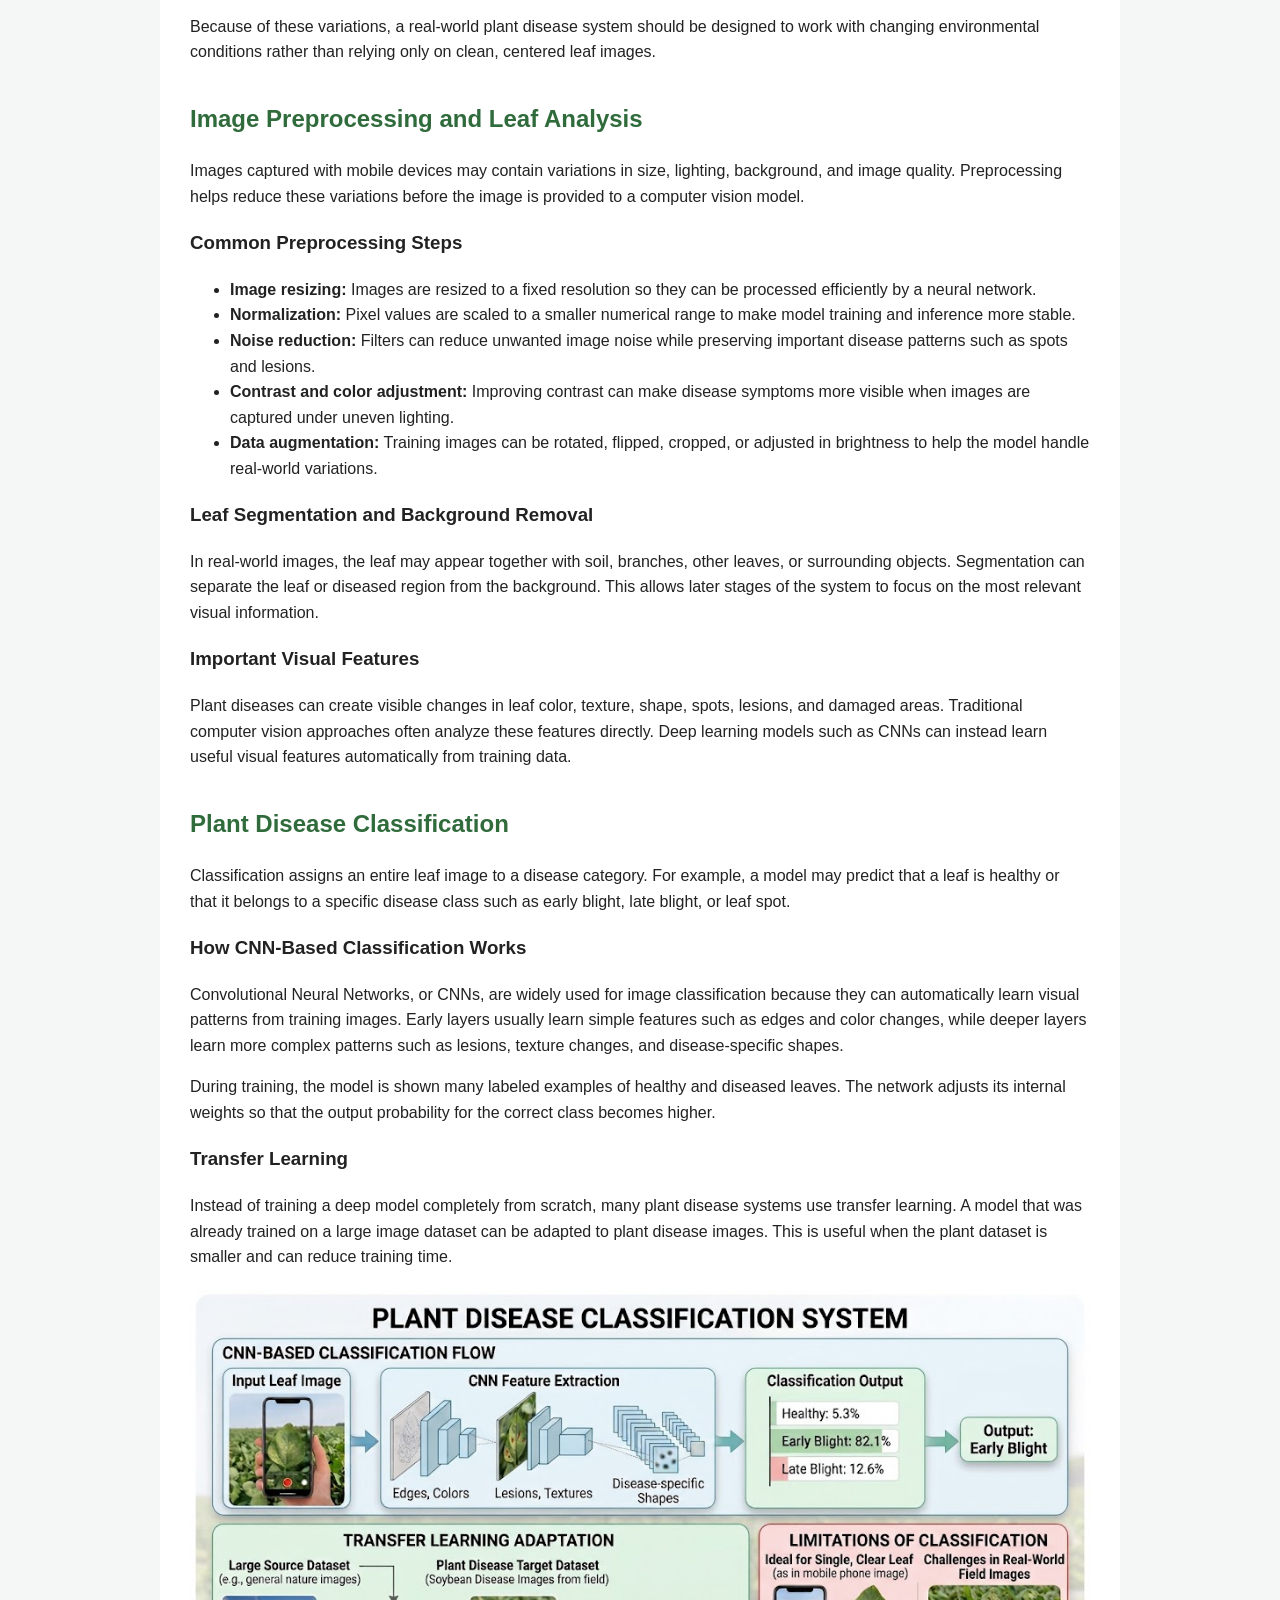
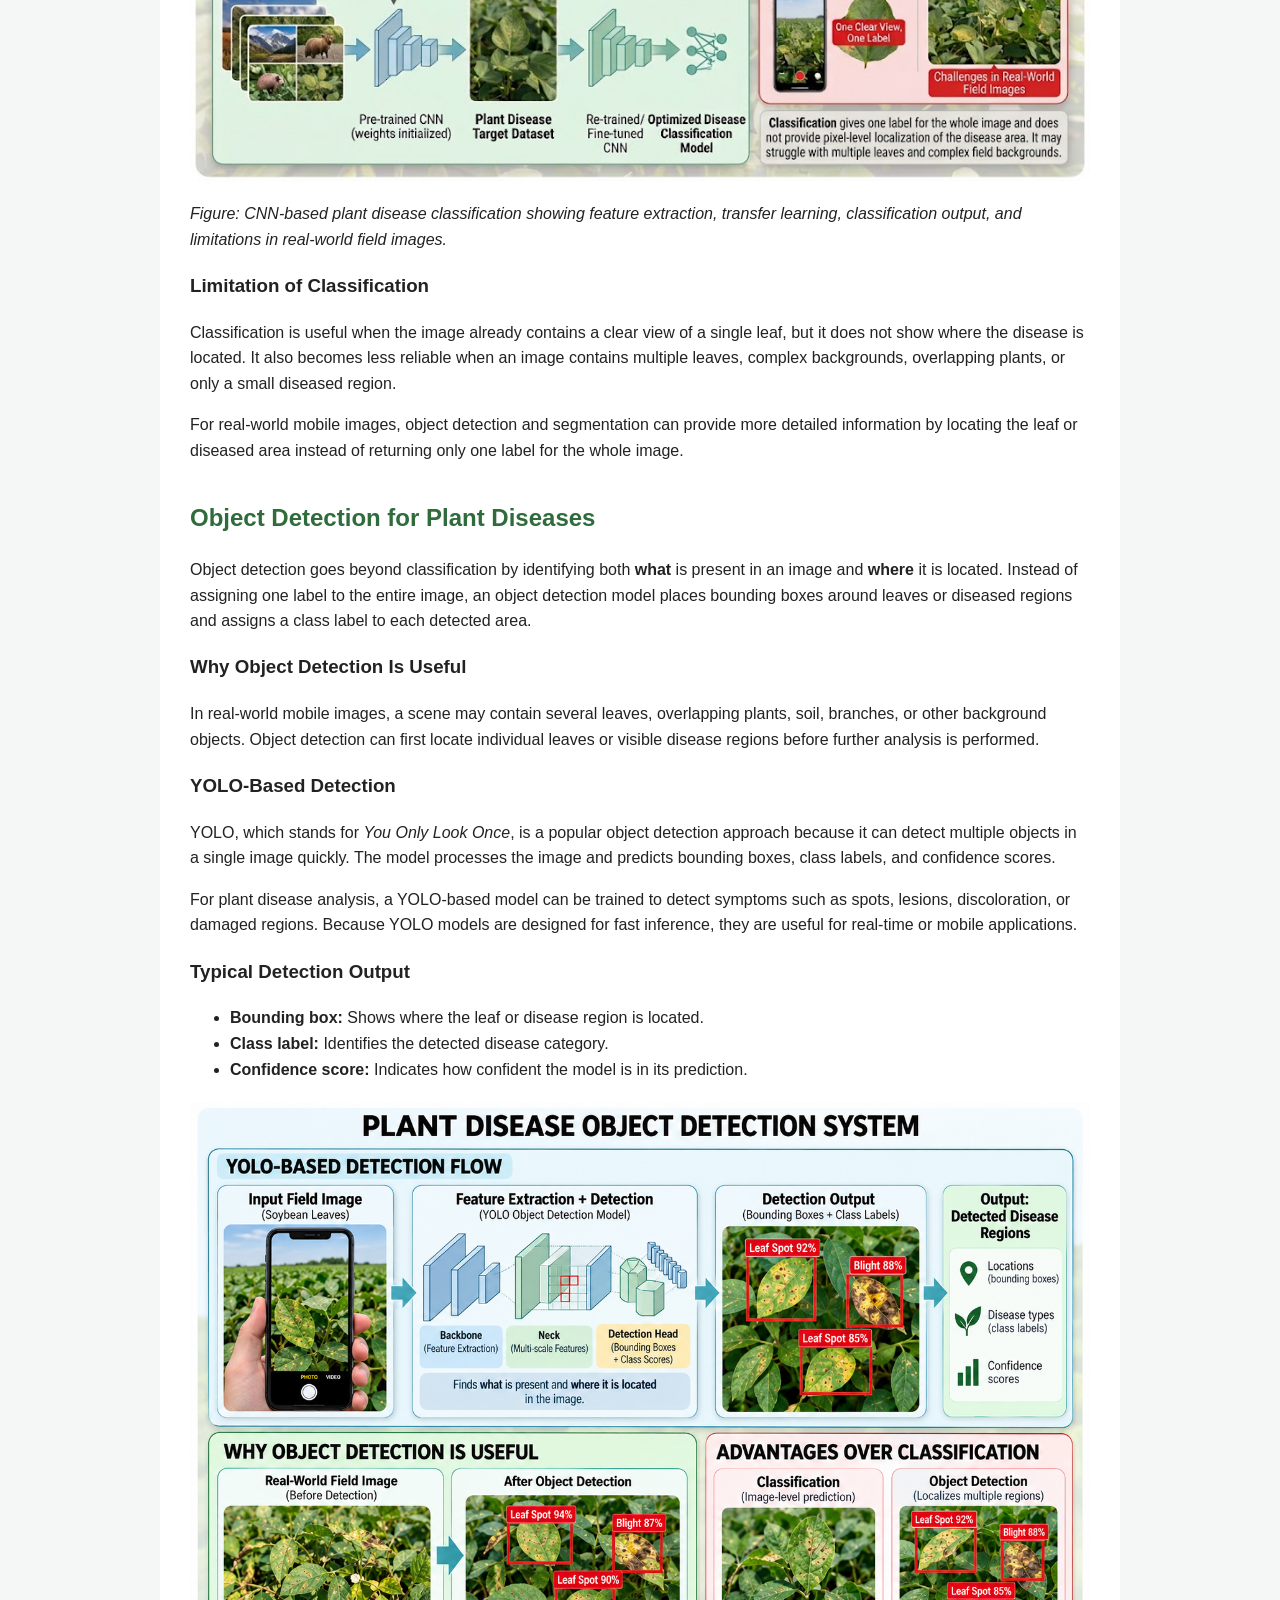
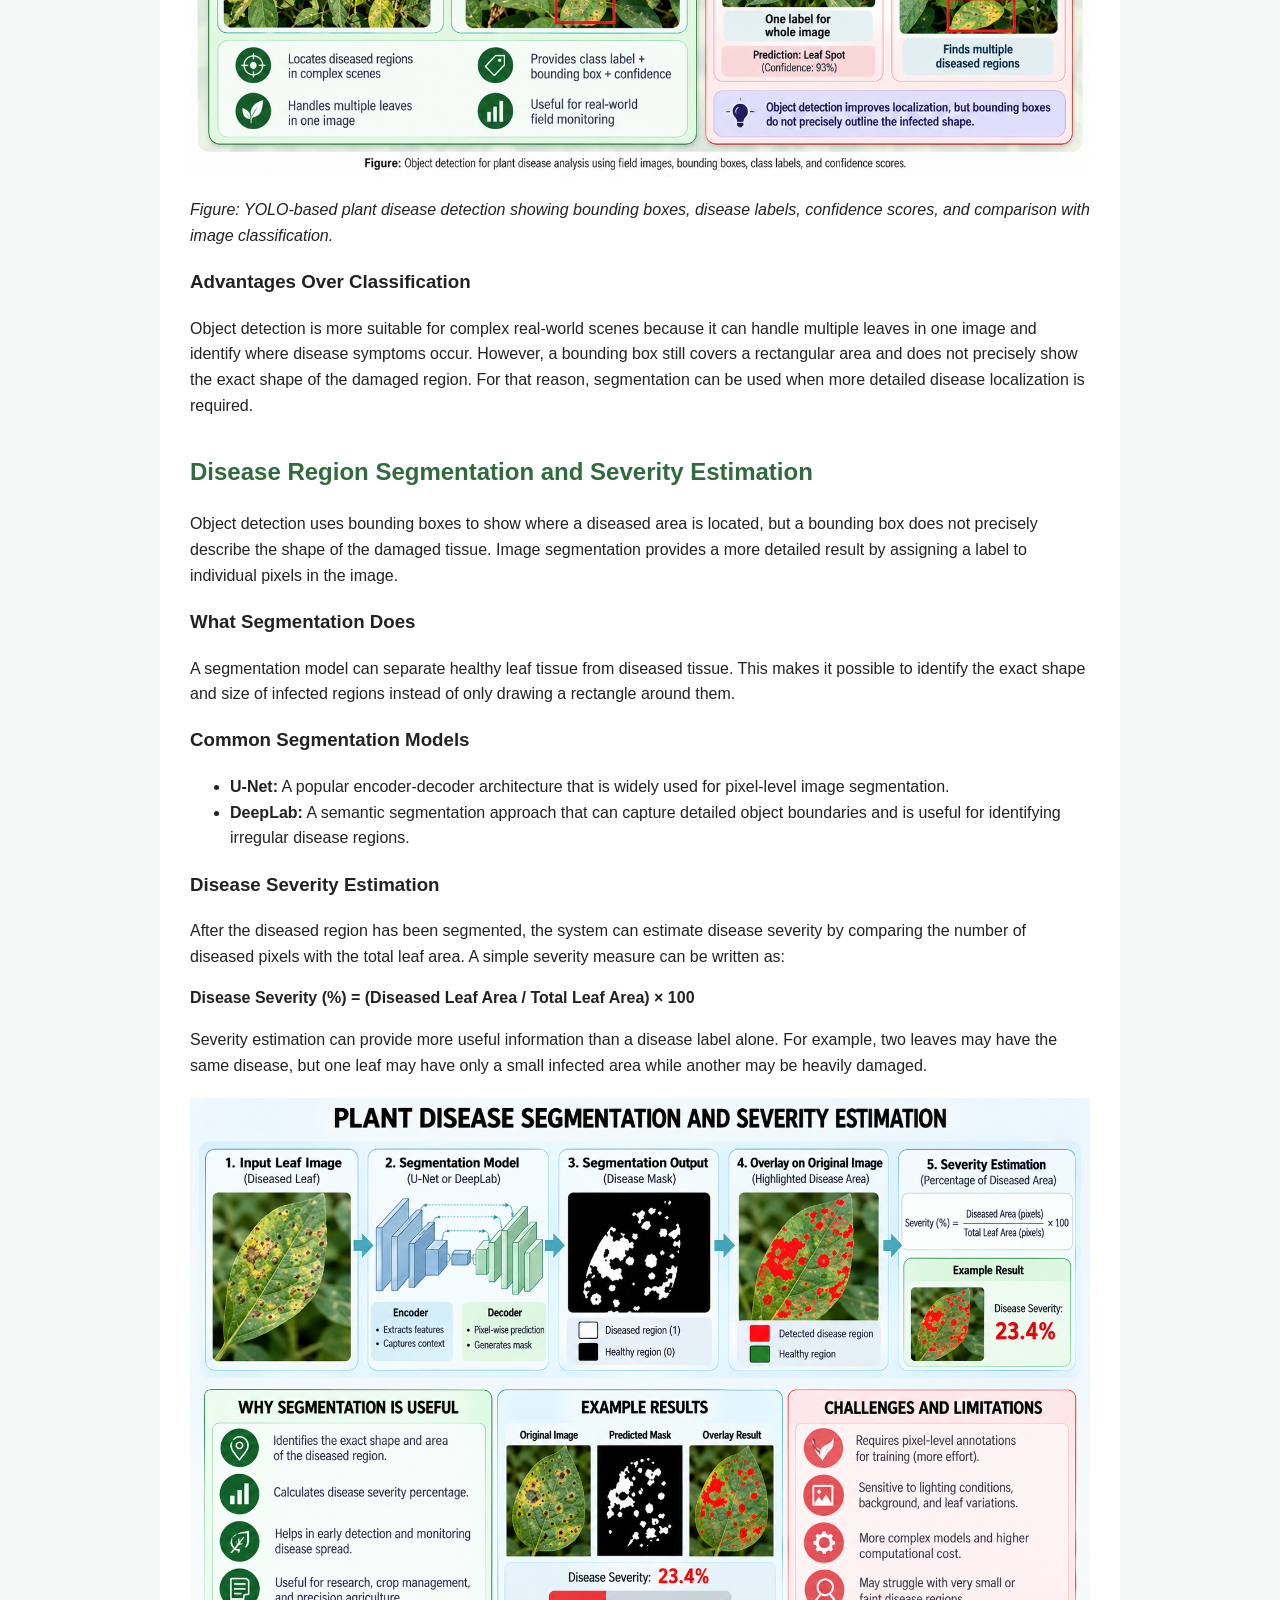
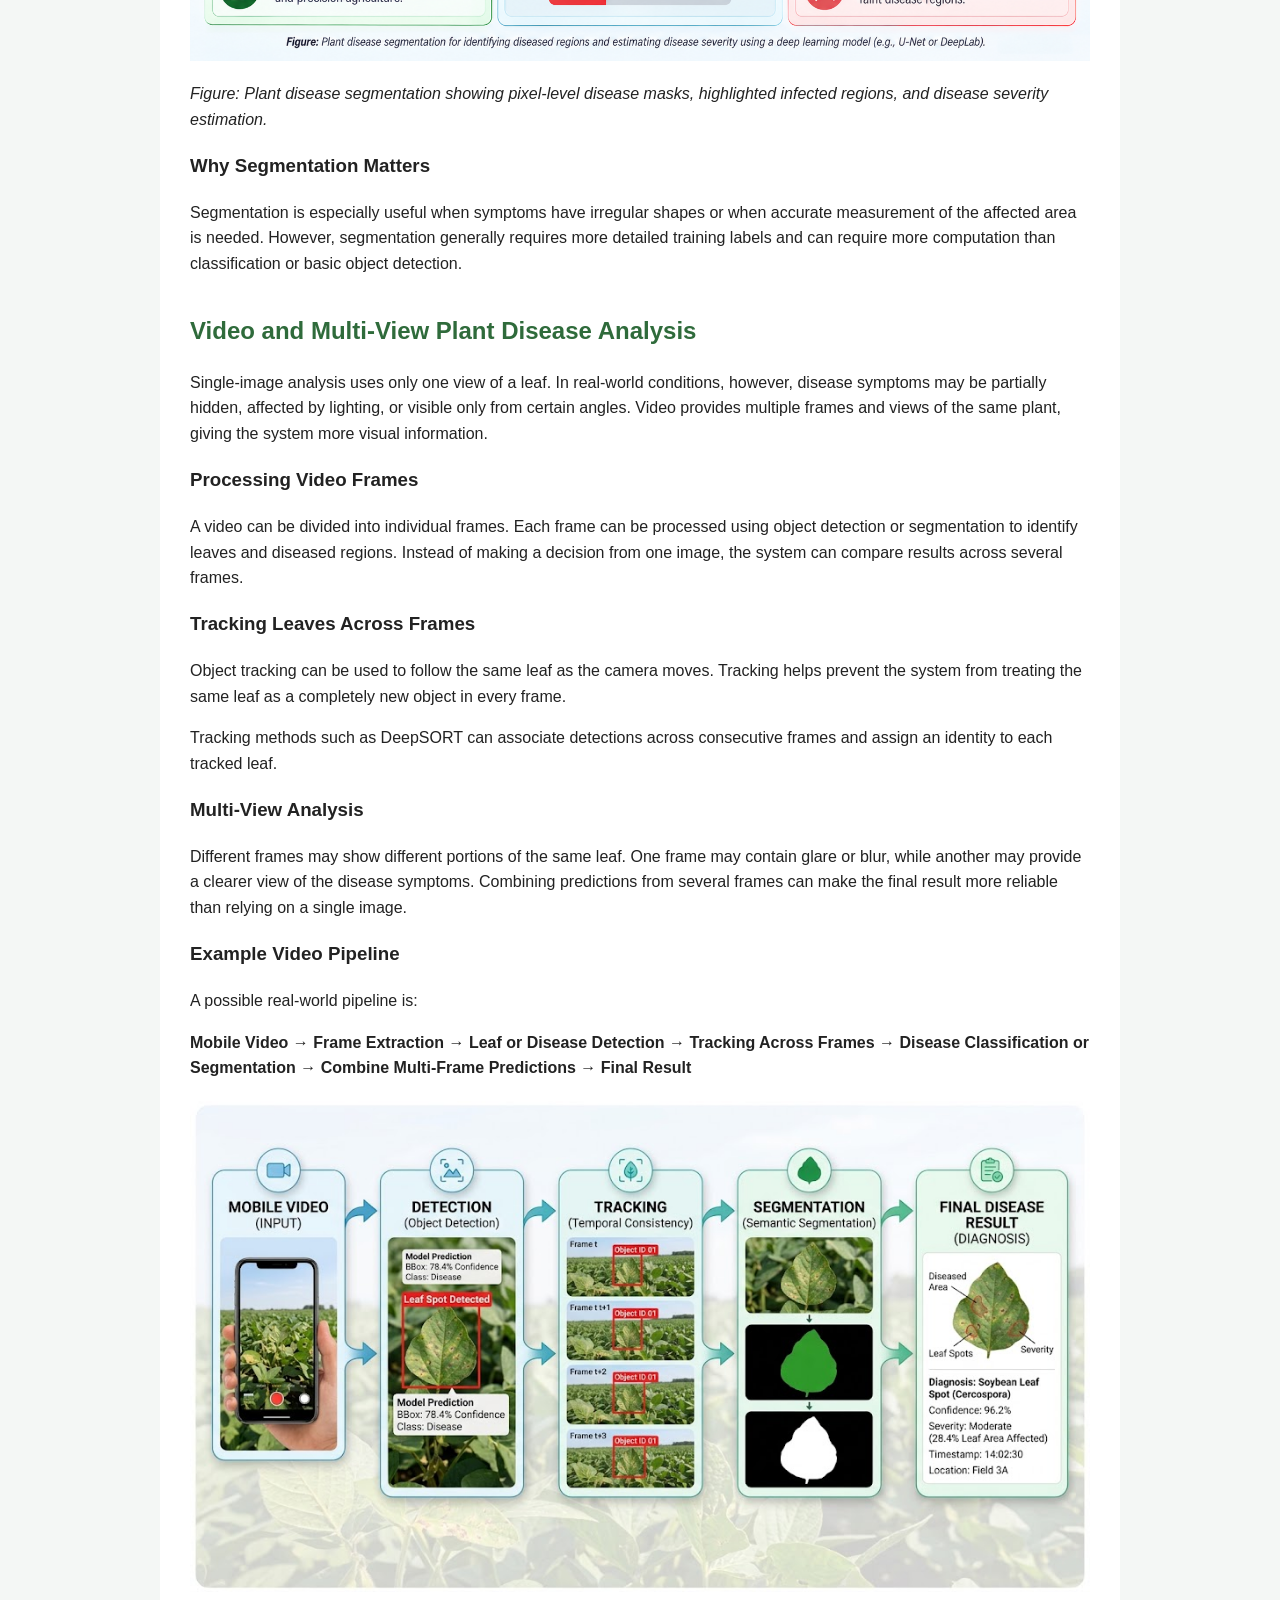
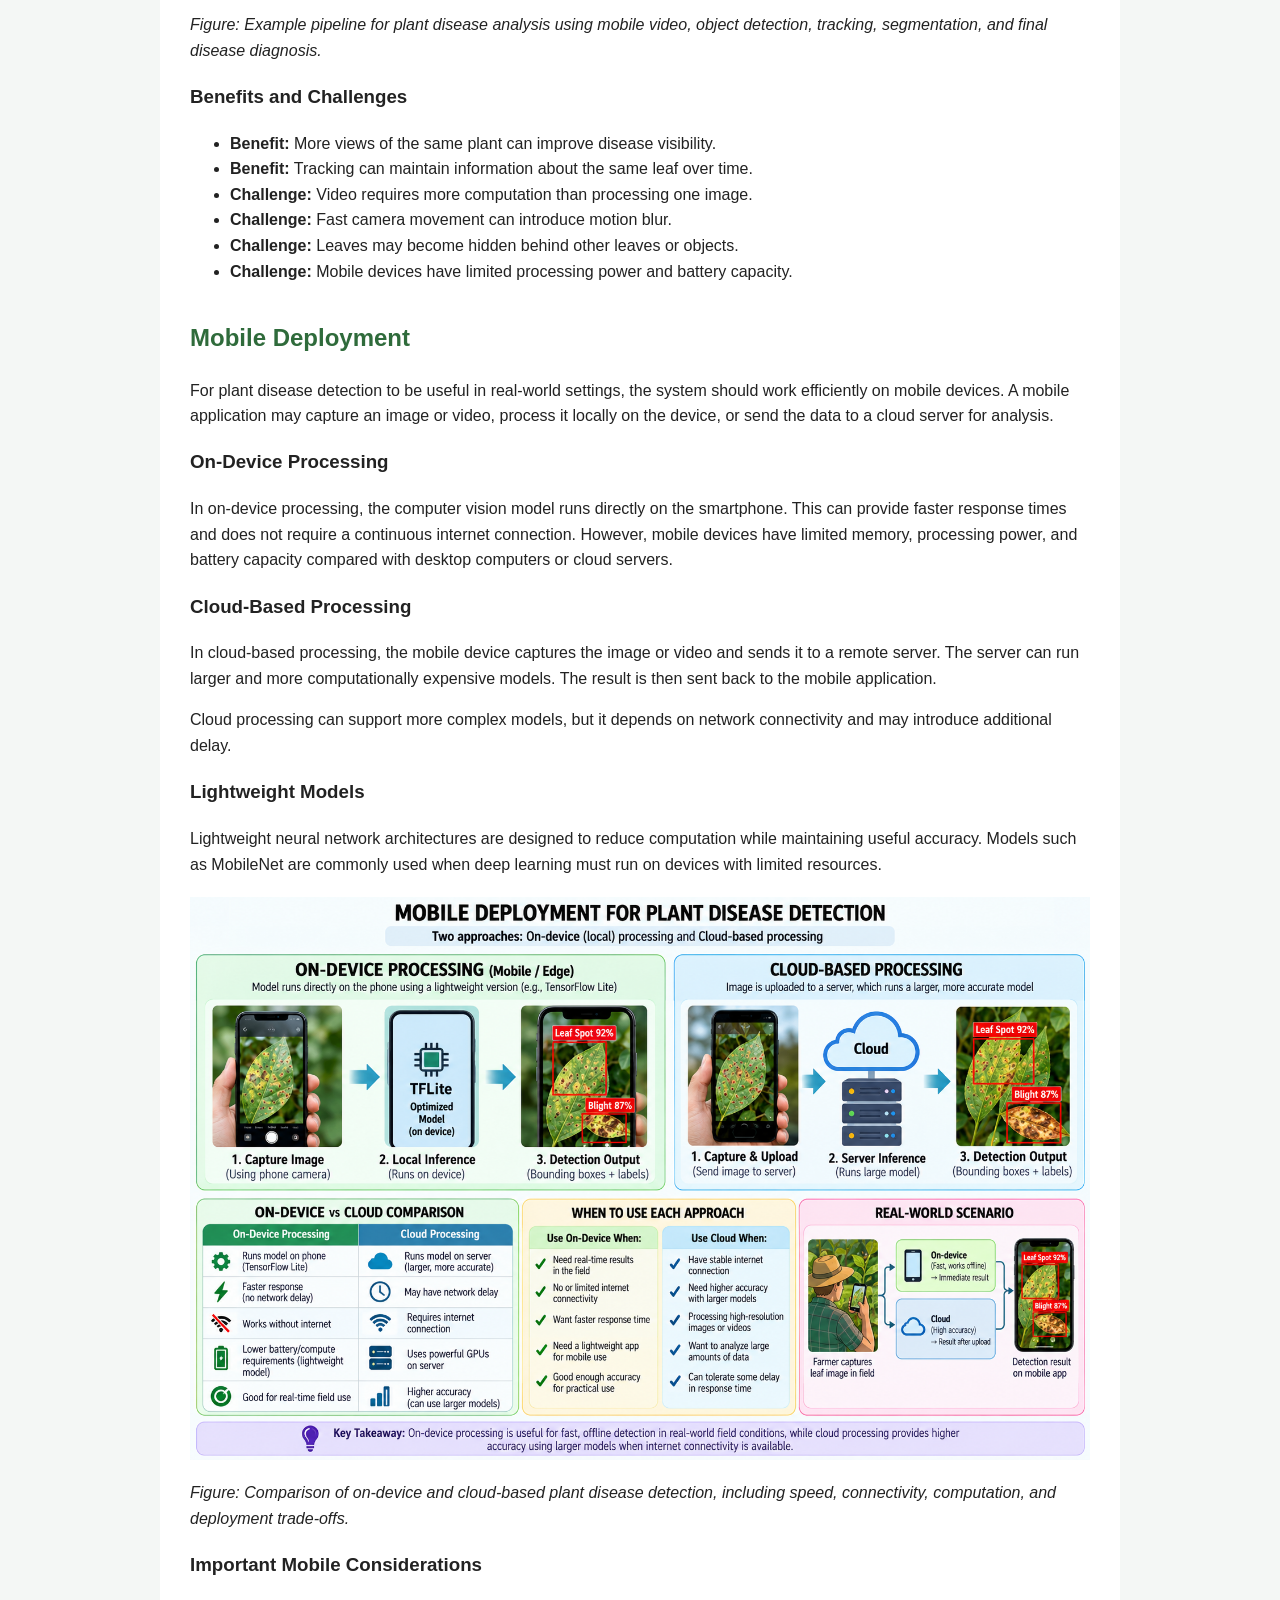
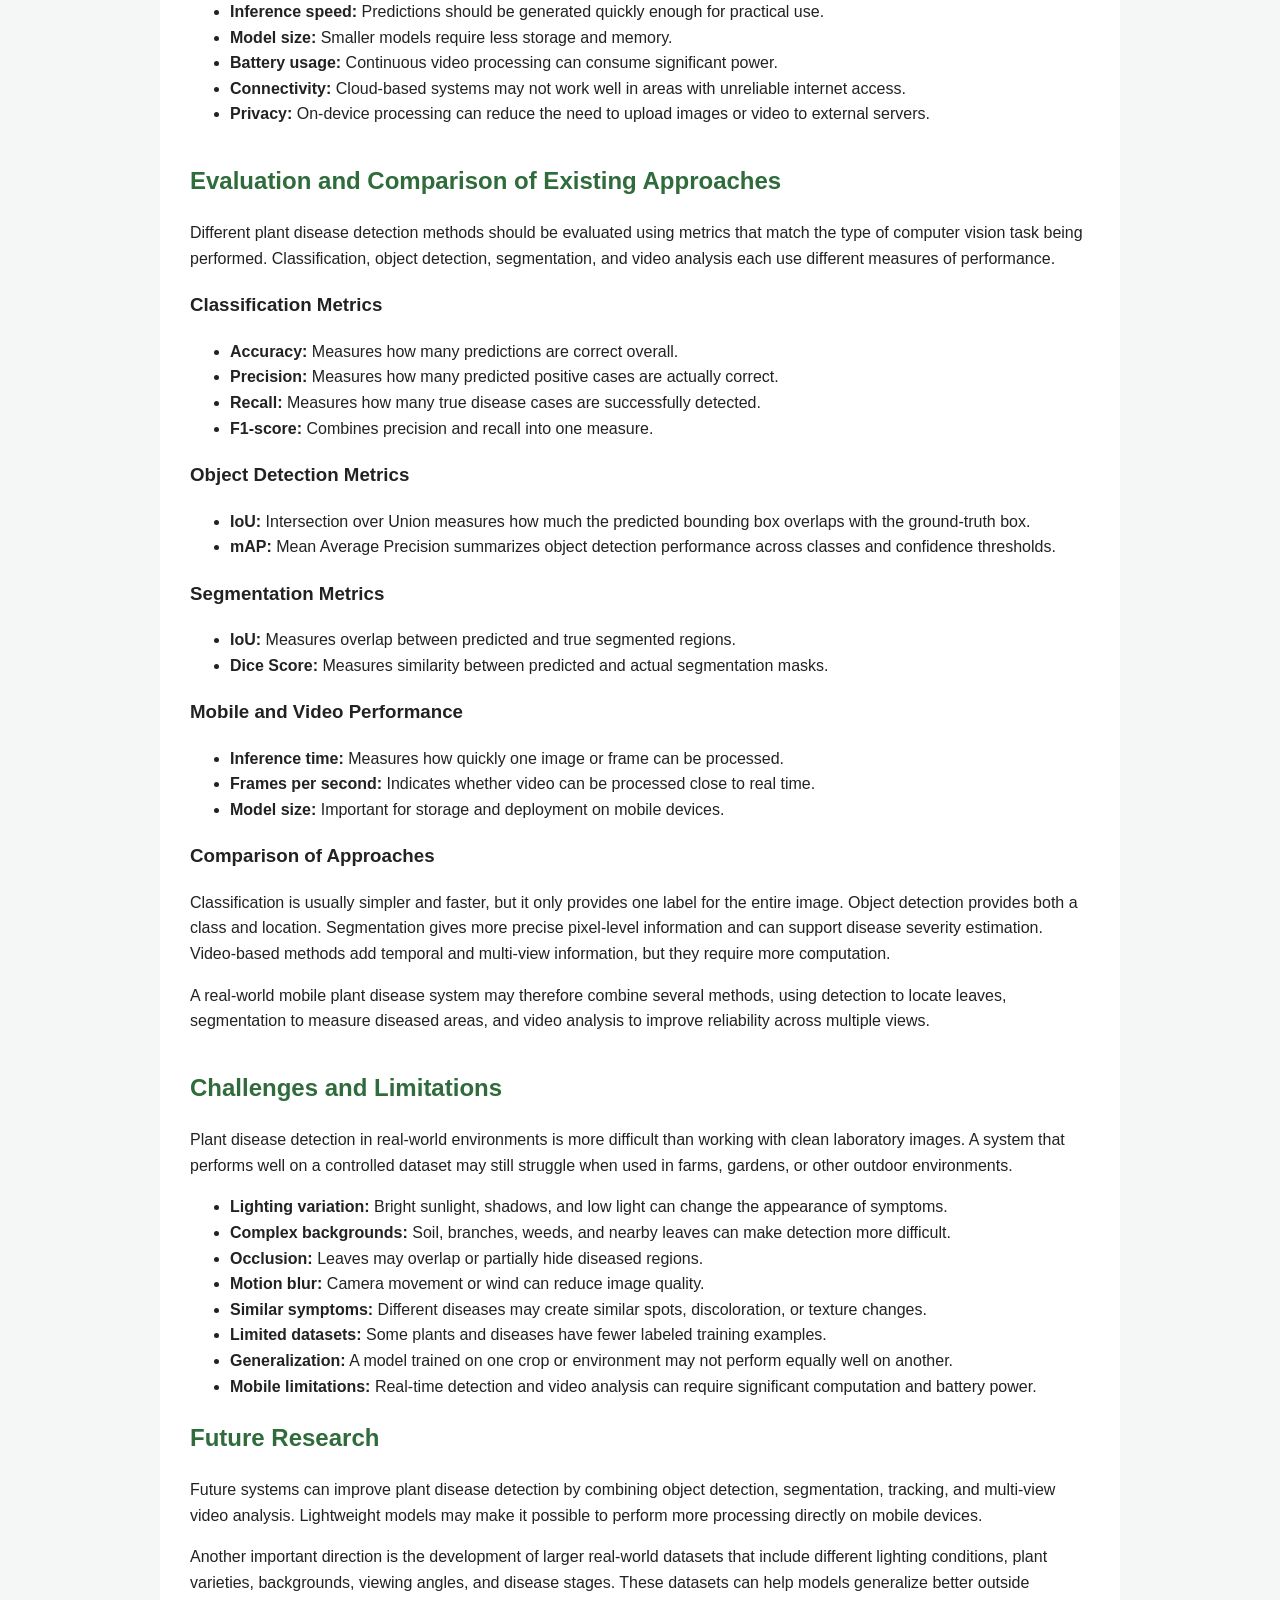
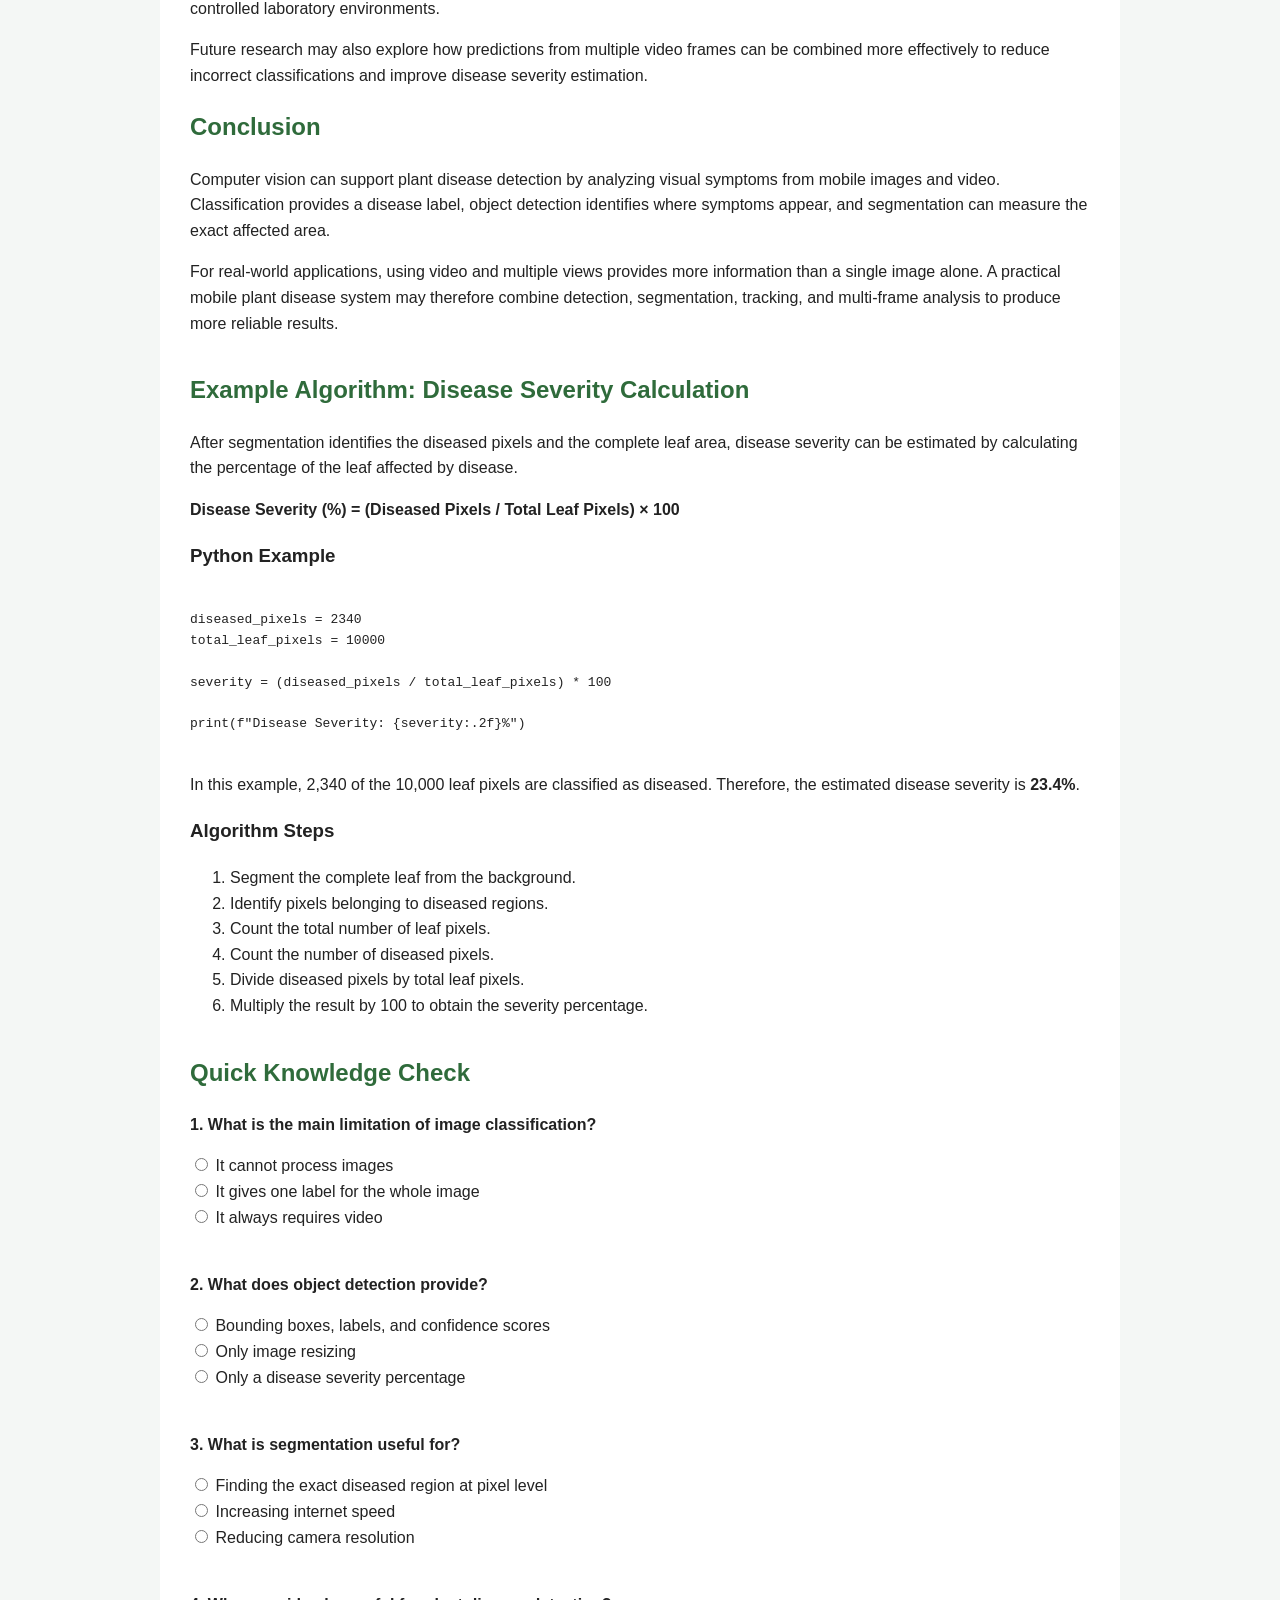
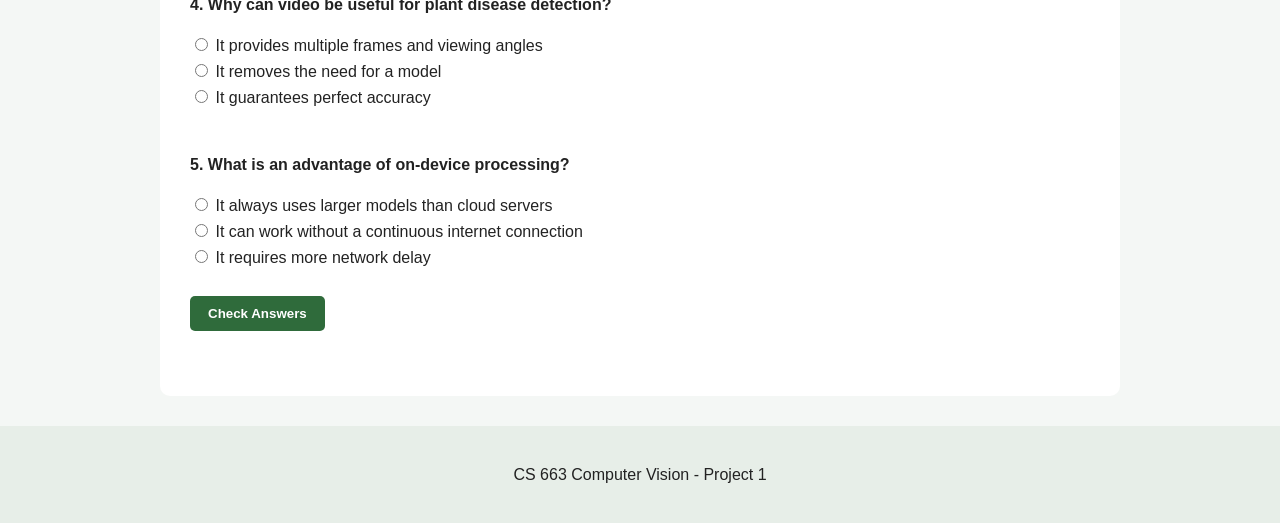
==== commit ead5fd44: "Add algorithm section for disease severity calculation" ====
--- a/index.html
+++ b/index.html
@@ -619,6 +619,50 @@
         multi-frame analysis to produce more reliable results.
     </p>
 </section>
+        <section id="algorithm">
+    <h2>Example Algorithm: Disease Severity Calculation</h2>
+
+    <p>
+        After segmentation identifies the diseased pixels and the complete leaf
+        area, disease severity can be estimated by calculating the percentage
+        of the leaf affected by disease.
+    </p>
+
+    <p>
+        <strong>
+            Disease Severity (%) =
+            (Diseased Pixels / Total Leaf Pixels) × 100
+        </strong>
+    </p>
+
+    <h3>Python Example</h3>
+
+    <pre><code>
+diseased_pixels = 2340
+total_leaf_pixels = 10000
+
+severity = (diseased_pixels / total_leaf_pixels) * 100
+
+print(f"Disease Severity: {severity:.2f}%")
+    </code></pre>
+
+    <p>
+        In this example, 2,340 of the 10,000 leaf pixels are classified as
+        diseased. Therefore, the estimated disease severity is
+        <strong>23.4%</strong>.
+    </p>
+
+    <h3>Algorithm Steps</h3>
+
+    <ol>
+        <li>Segment the complete leaf from the background.</li>
+        <li>Identify pixels belonging to diseased regions.</li>
+        <li>Count the total number of leaf pixels.</li>
+        <li>Count the number of diseased pixels.</li>
+        <li>Divide diseased pixels by total leaf pixels.</li>
+        <li>Multiply the result by 100 to obtain the severity percentage.</li>
+    </ol>
+</section>
         <section id="quiz">
     <h2>Quick Knowledge Check</h2>
 
@@ -660,6 +704,32 @@
     <footer>
         <p>CS 663 Computer Vision - Project 1</p>
     </footer>
+    <script>
+function checkQuiz() {
+    let score = 0;
+
+    const answers = {
+        q1: "b",
+        q2: "a",
+        q3: "a",
+        q4: "a",
+        q5: "b"
+    };
+
+    for (let question in answers) {
+        const selected = document.querySelector(
+            'input[name="' + question + '"]:checked'
+        );
+
+        if (selected && selected.value === answers[question]) {
+            score++;
+        }
+    }
+
+    document.getElementById("quizResult").innerHTML =
+        "You scored " + score + " out of 5.";
+}
+</script>
 
 </body>
 </html>
--- a/style.css
+++ b/style.css
@@ -54,3 +54,21 @@
 nav a:hover {
     text-decoration: underline;
 }
+#quiz button {
+    background-color: #2f6b3b;
+    color: white;
+    border: none;
+    padding: 10px 18px;
+    border-radius: 5px;
+    cursor: pointer;
+    font-weight: bold;
+}
+
+#quiz button:hover {
+    background-color: #244f2c;
+}
+
+#quizResult {
+    font-weight: bold;
+    margin-top: 15px;
+}
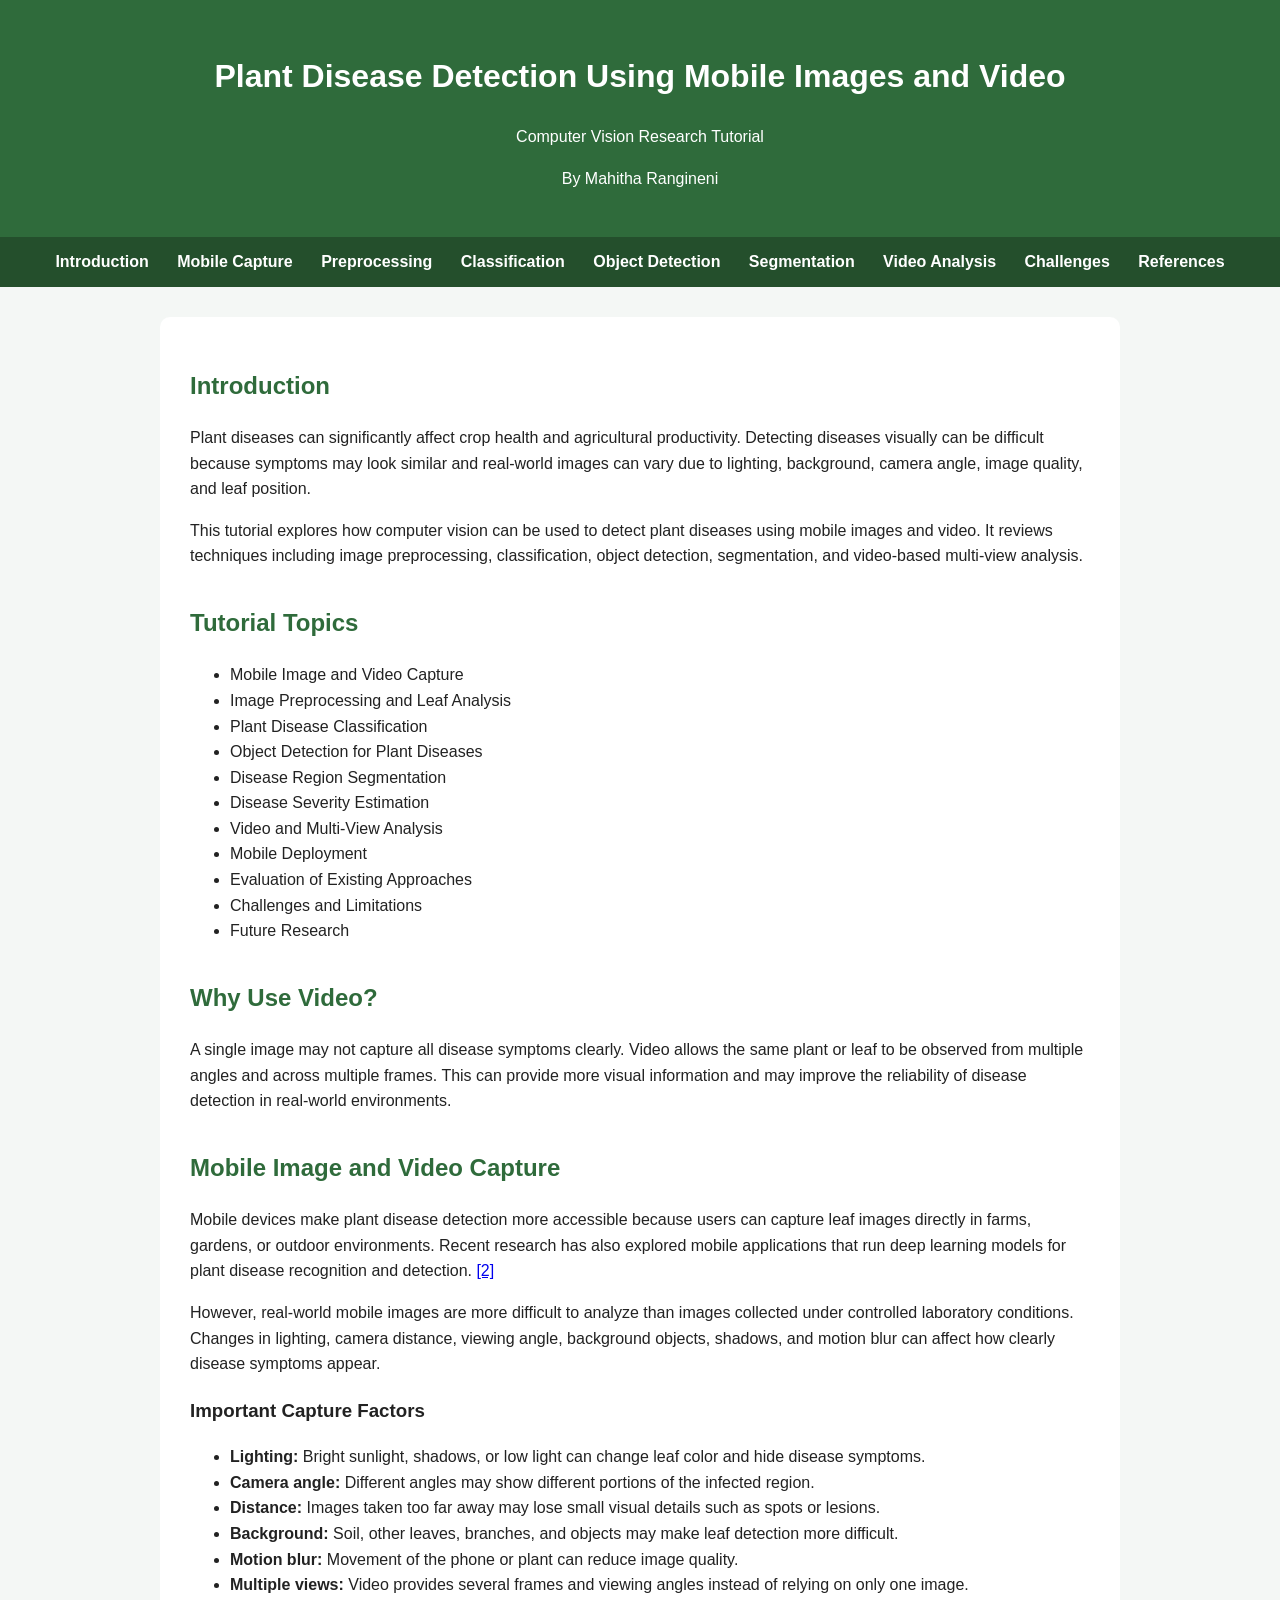
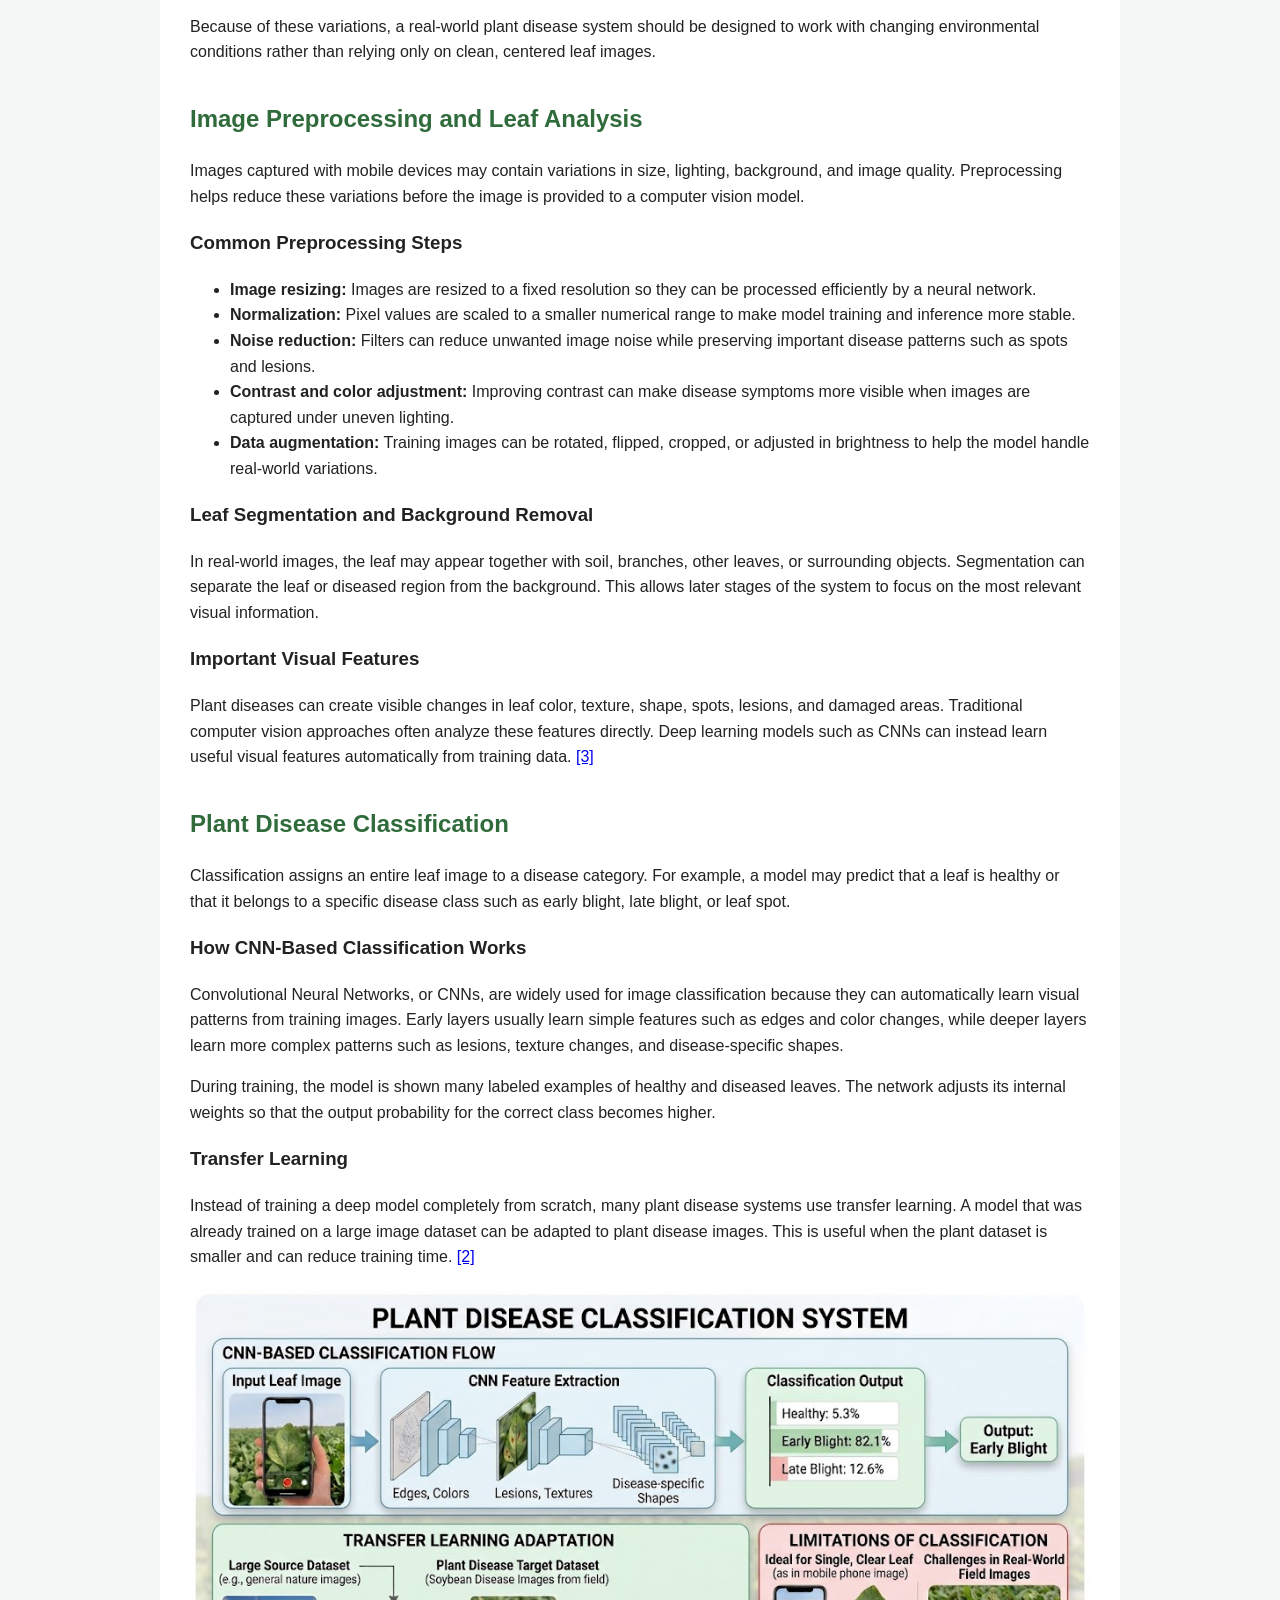
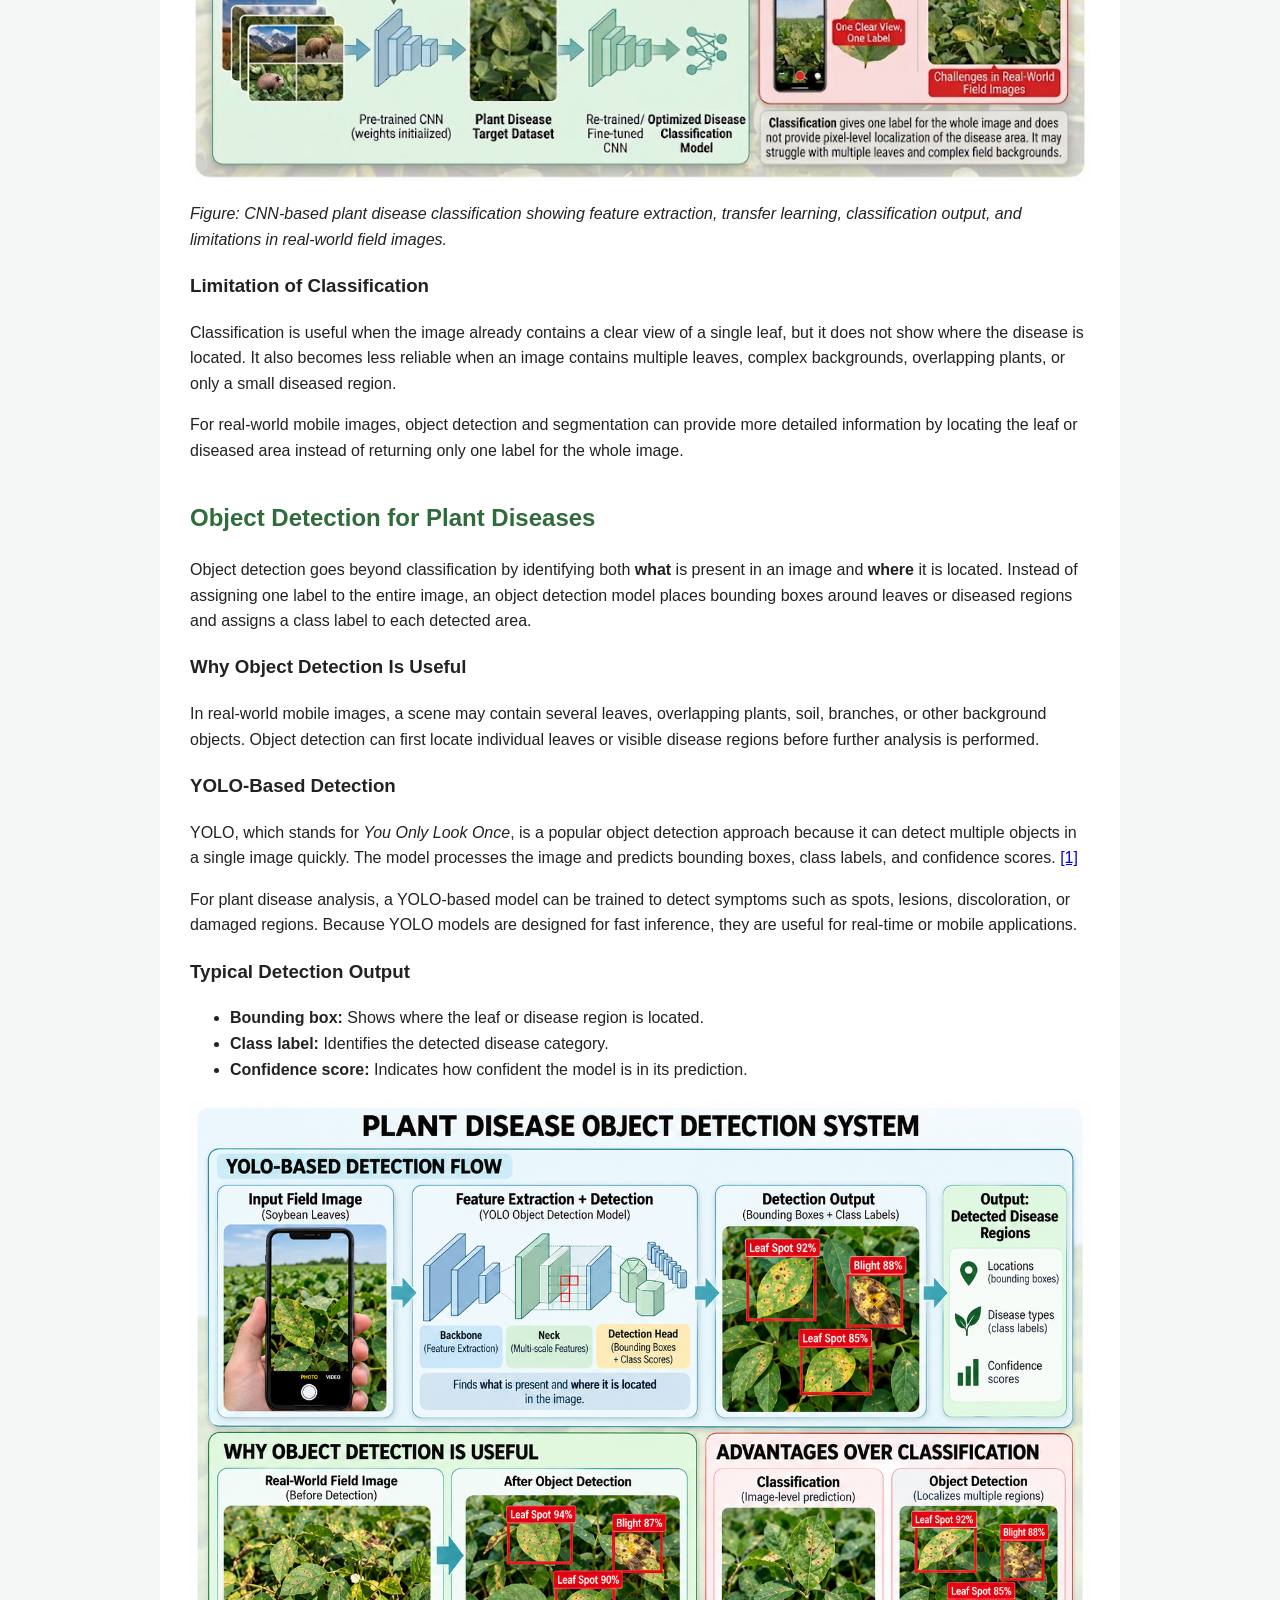
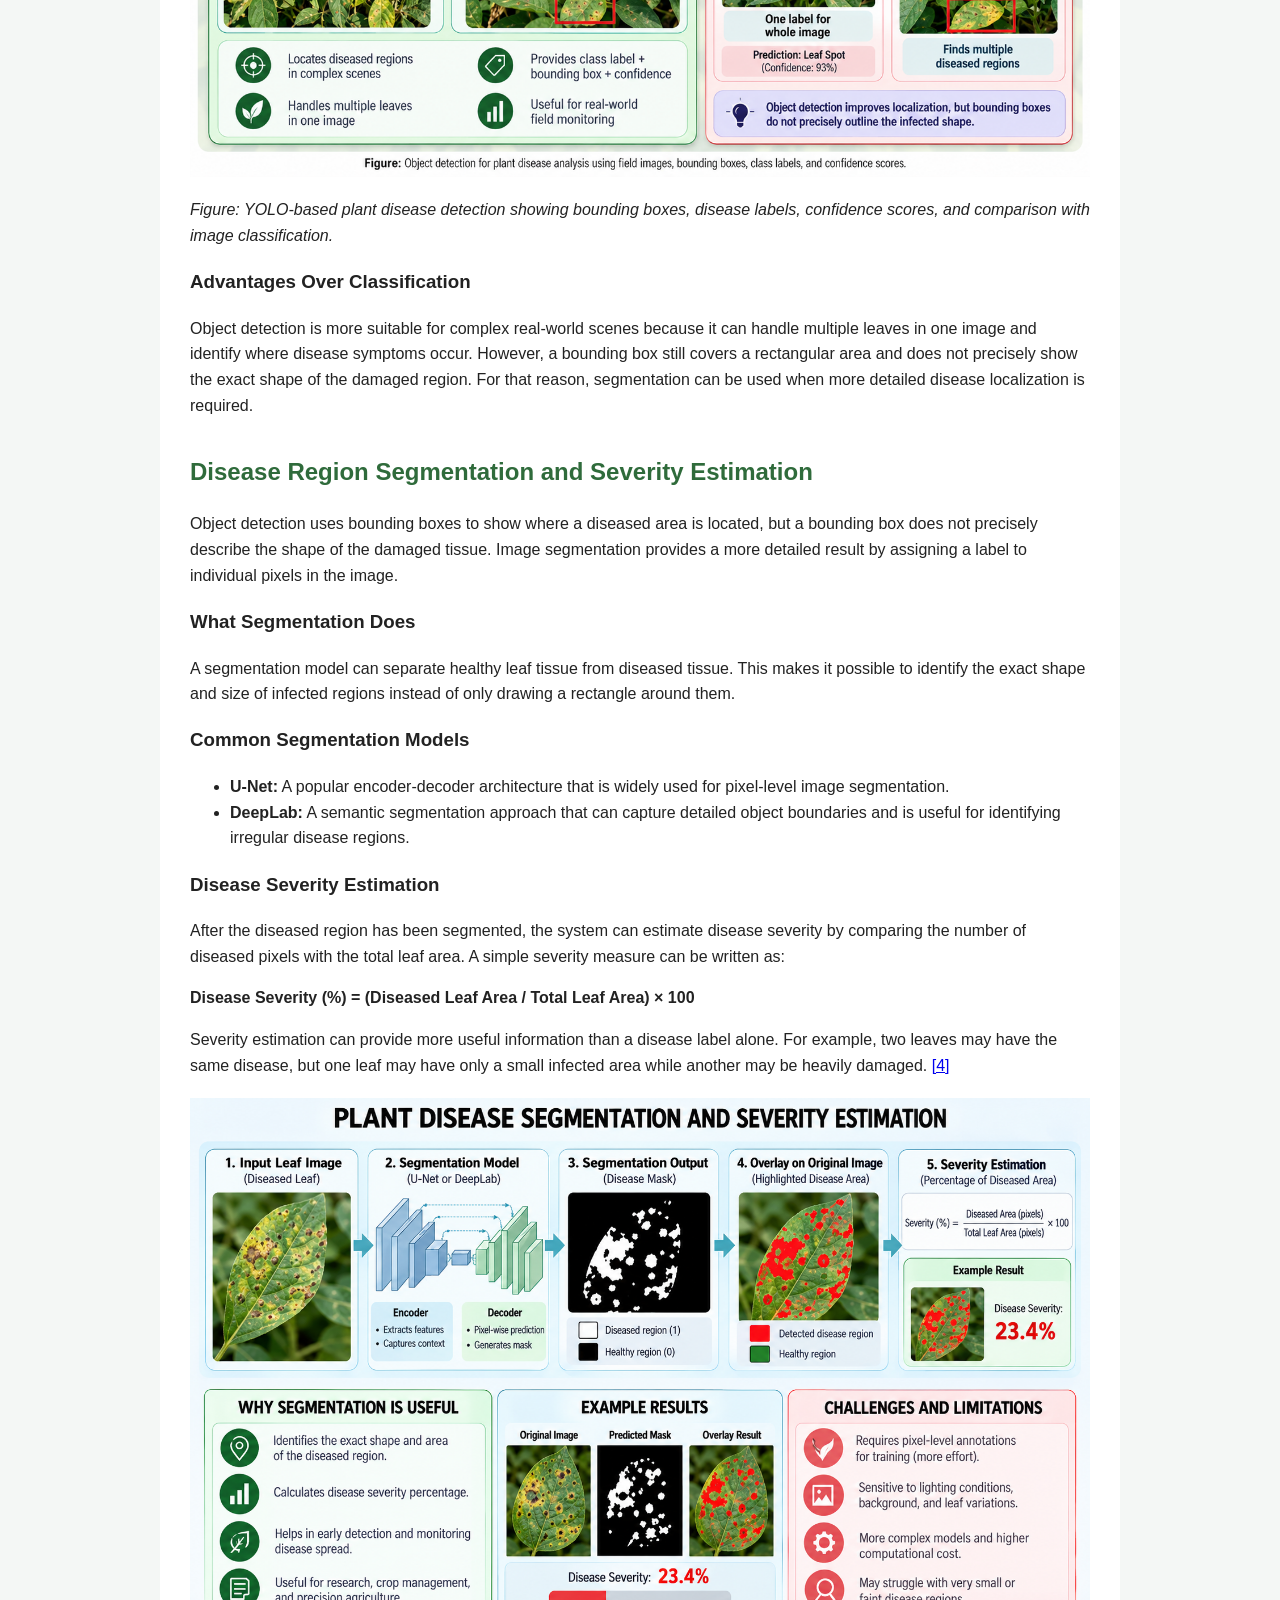
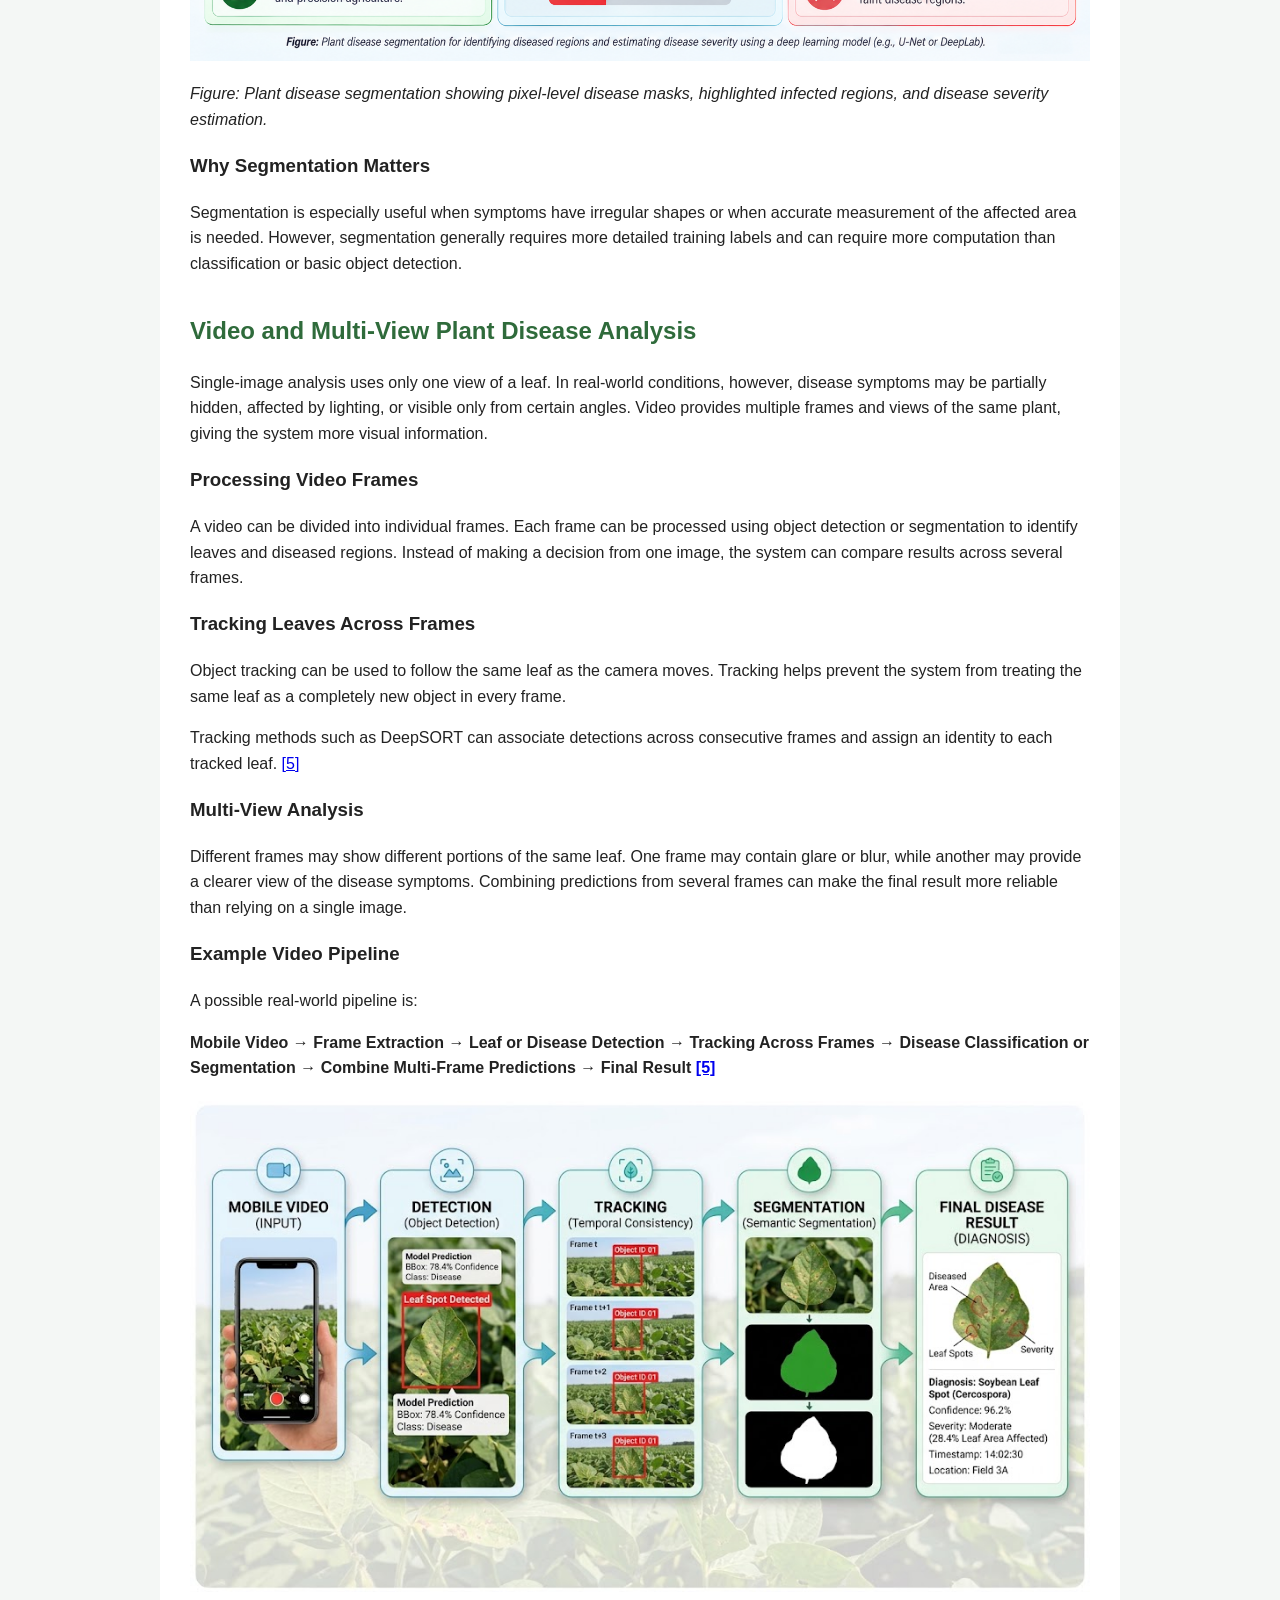
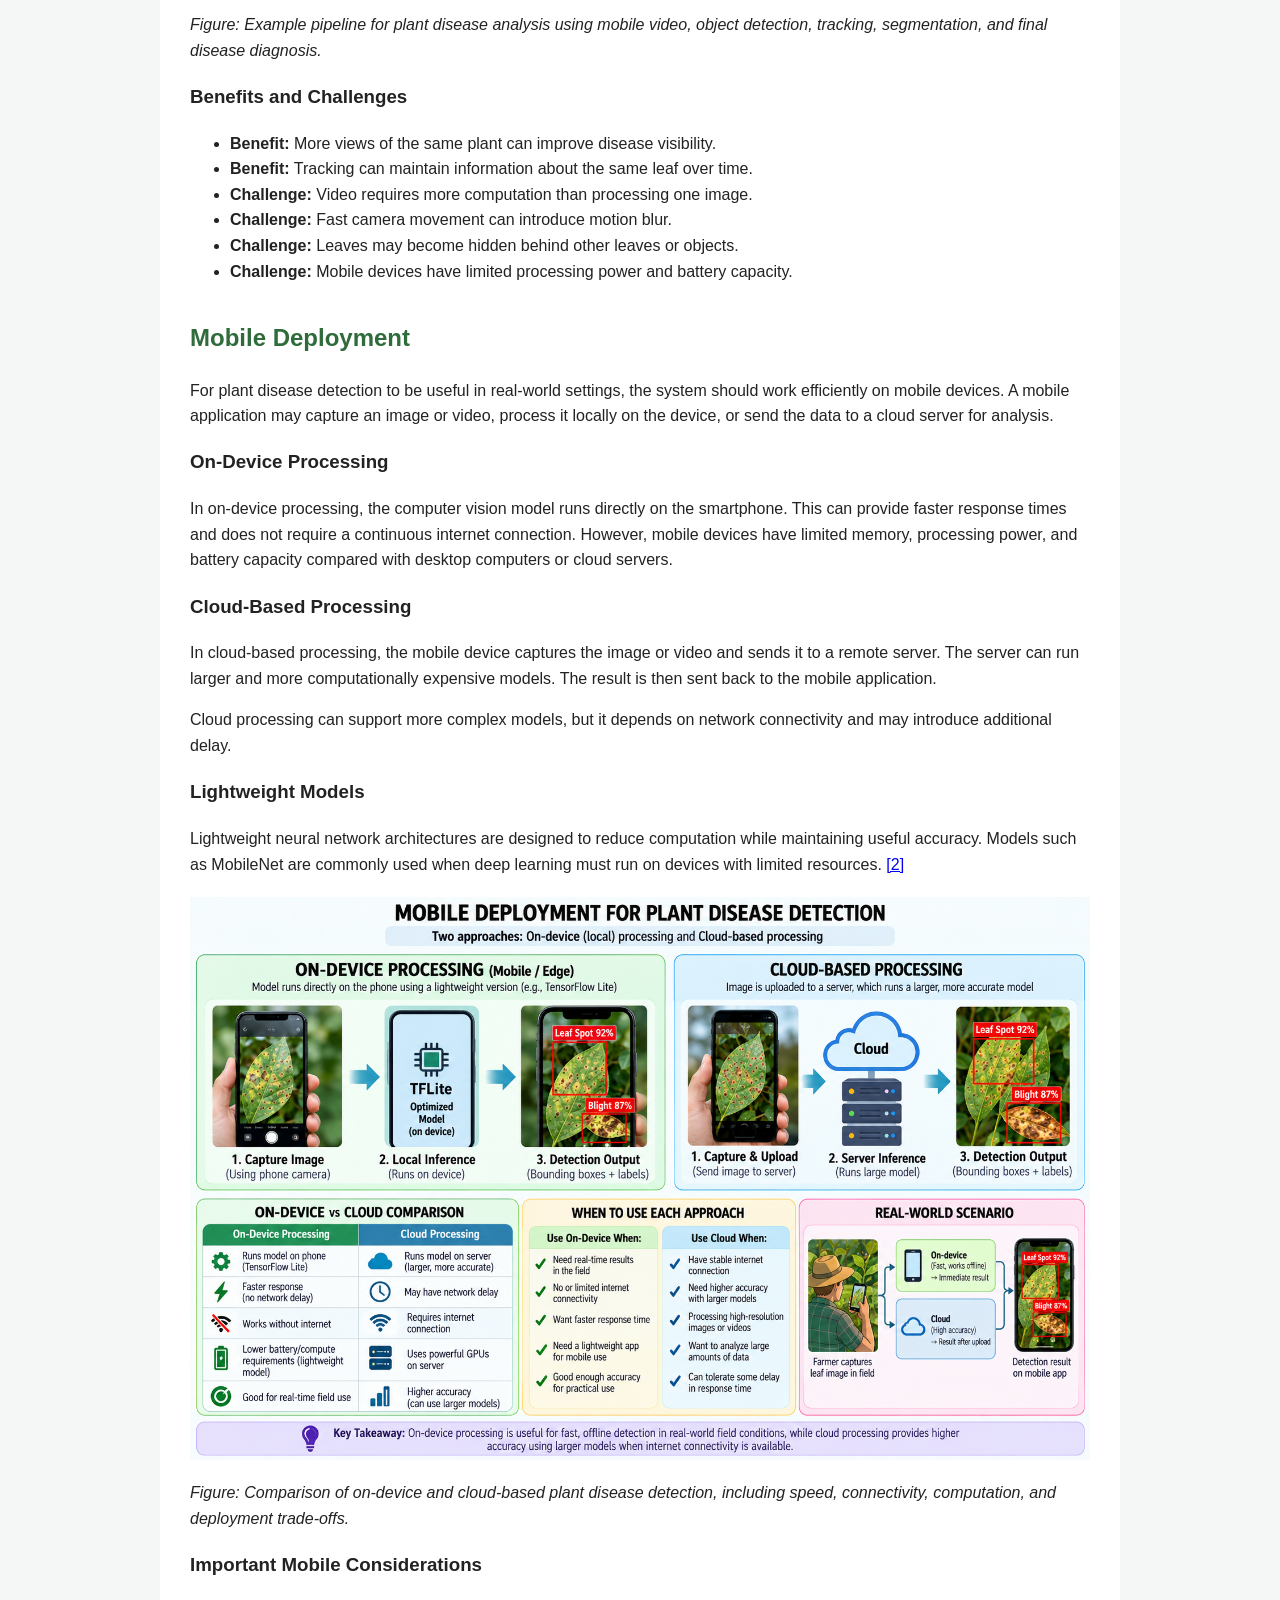
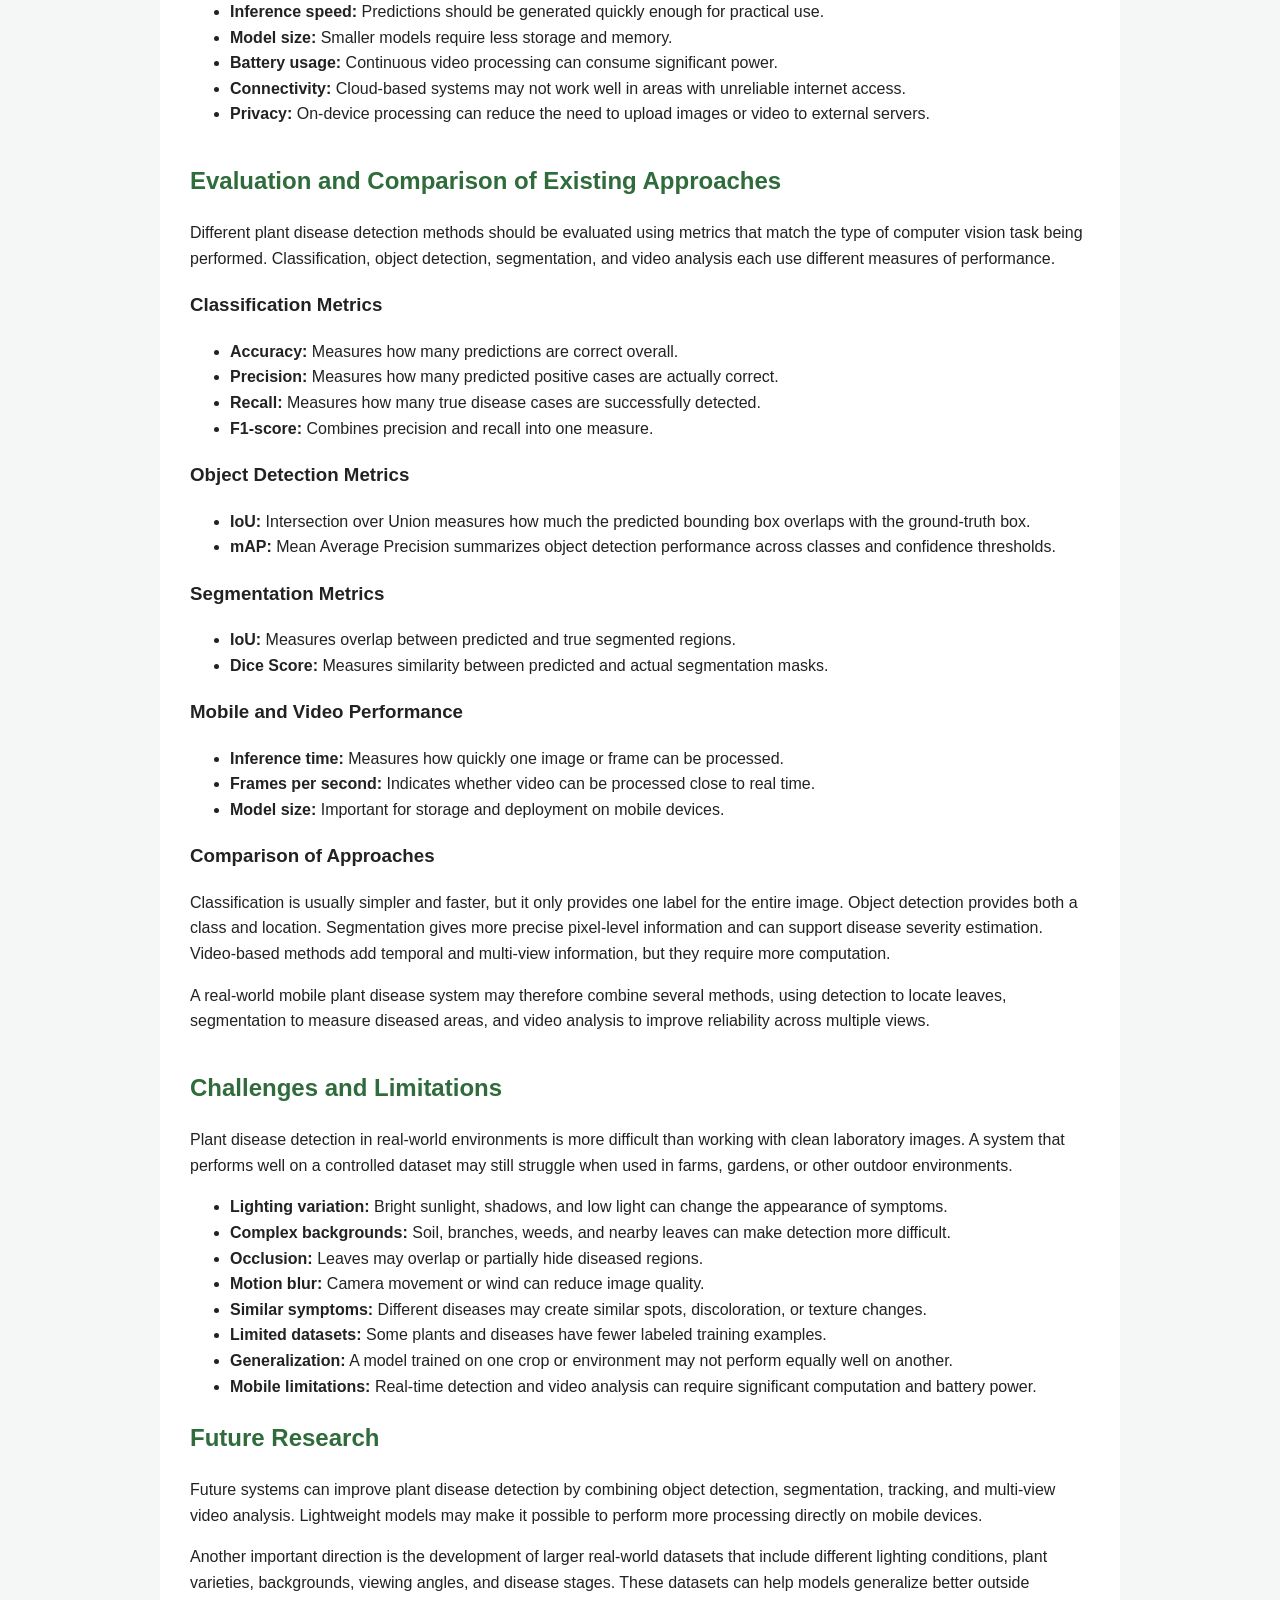
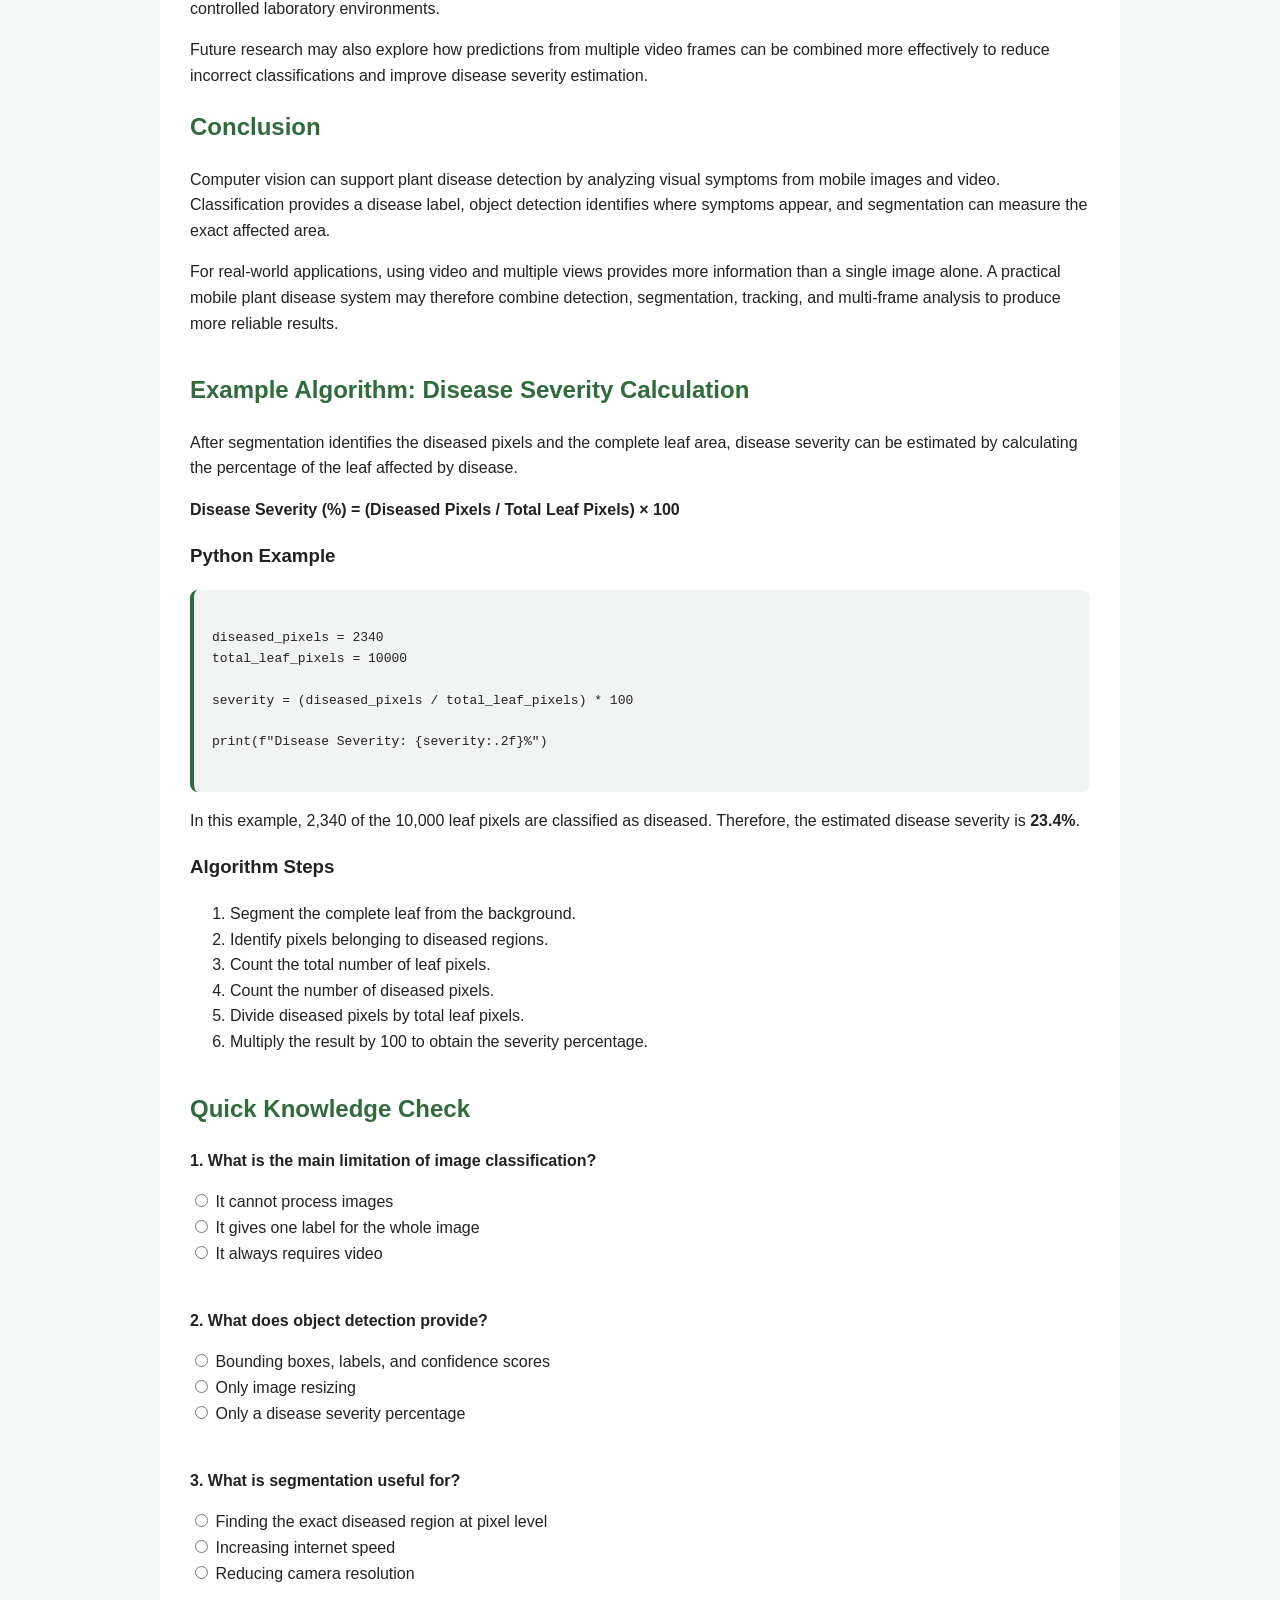
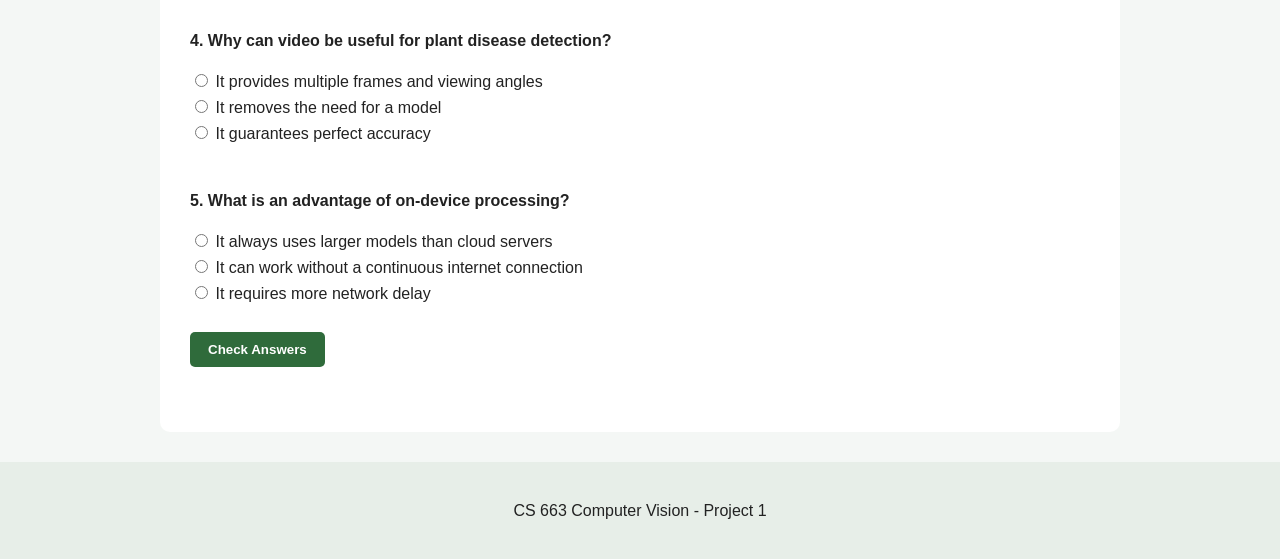
==== commit cab3d044: "Add references to various sections in index.html" ====
--- a/index.html
+++ b/index.html
@@ -84,6 +84,7 @@
         can capture leaf images directly in farms, gardens, or outdoor environments.
         Recent research has also explored mobile applications that run deep learning
         models for plant disease recognition and detection.
+        <a href="references.html">[2]</a>
     </p>
 
     <p>
@@ -169,6 +170,7 @@
         spots, lesions, and damaged areas. Traditional computer vision approaches
         often analyze these features directly. Deep learning models such as CNNs
         can instead learn useful visual features automatically from training data.
+        <a href="references.html">[3]</a>
     </p>
 </section>
         <section id="classification">
@@ -203,6 +205,7 @@
         systems use transfer learning. A model that was already trained on a large
         image dataset can be adapted to plant disease images. This is useful when the
         plant dataset is smaller and can reduce training time.
+        <a href="references.html">[2]</a>
     </p>
             <img src="classification-system.png"
      alt="CNN-based plant disease classification system"
@@ -257,6 +260,7 @@
         object detection approach because it can detect multiple objects in a
         single image quickly. The model processes the image and predicts
         bounding boxes, class labels, and confidence scores.
+        <a href="references.html">[1]</a>
     </p>
 
     <p>
@@ -346,6 +350,7 @@
         Severity estimation can provide more useful information than a disease label
         alone. For example, two leaves may have the same disease, but one leaf may have
         only a small infected area while another may be heavily damaged.
+        <a href="references.html">[4]</a>
     </p>
             <img src="segmentation-severity.png"
      alt="Plant disease segmentation and severity estimation"
@@ -396,6 +401,7 @@
     <p>
         Tracking methods such as DeepSORT can associate detections across consecutive frames
         and assign an identity to each tracked leaf.
+        <a href="references.html">[5]</a>
     </p>
 
     <h3>Multi-View Analysis</h3>
@@ -418,6 +424,7 @@
         Mobile Video → Frame Extraction → Leaf or Disease Detection →
         Tracking Across Frames → Disease Classification or Segmentation →
         Combine Multi-Frame Predictions → Final Result
+            <a href="references.html">[5]</a>
         </strong>
     </p>
             <img src="video-pipeline.png"
@@ -481,6 +488,7 @@
         Lightweight neural network architectures are designed to reduce computation
         while maintaining useful accuracy. Models such as MobileNet are commonly used
         when deep learning must run on devices with limited resources.
+        <a href="references.html">[2]</a>
     </p>
             <img src="mobile-deployment.png"
      alt="Comparison of on-device and cloud-based plant disease detection"
--- a/style.css
+++ b/style.css
@@ -72,3 +72,14 @@
     font-weight: bold;
     margin-top: 15px;
 }
+pre {
+    background-color: #f1f4f2;
+    padding: 18px;
+    border-radius: 8px;
+    overflow-x: auto;
+    border-left: 4px solid #2f6b3b;
+}
+
+code {
+    font-family: monospace;
+}
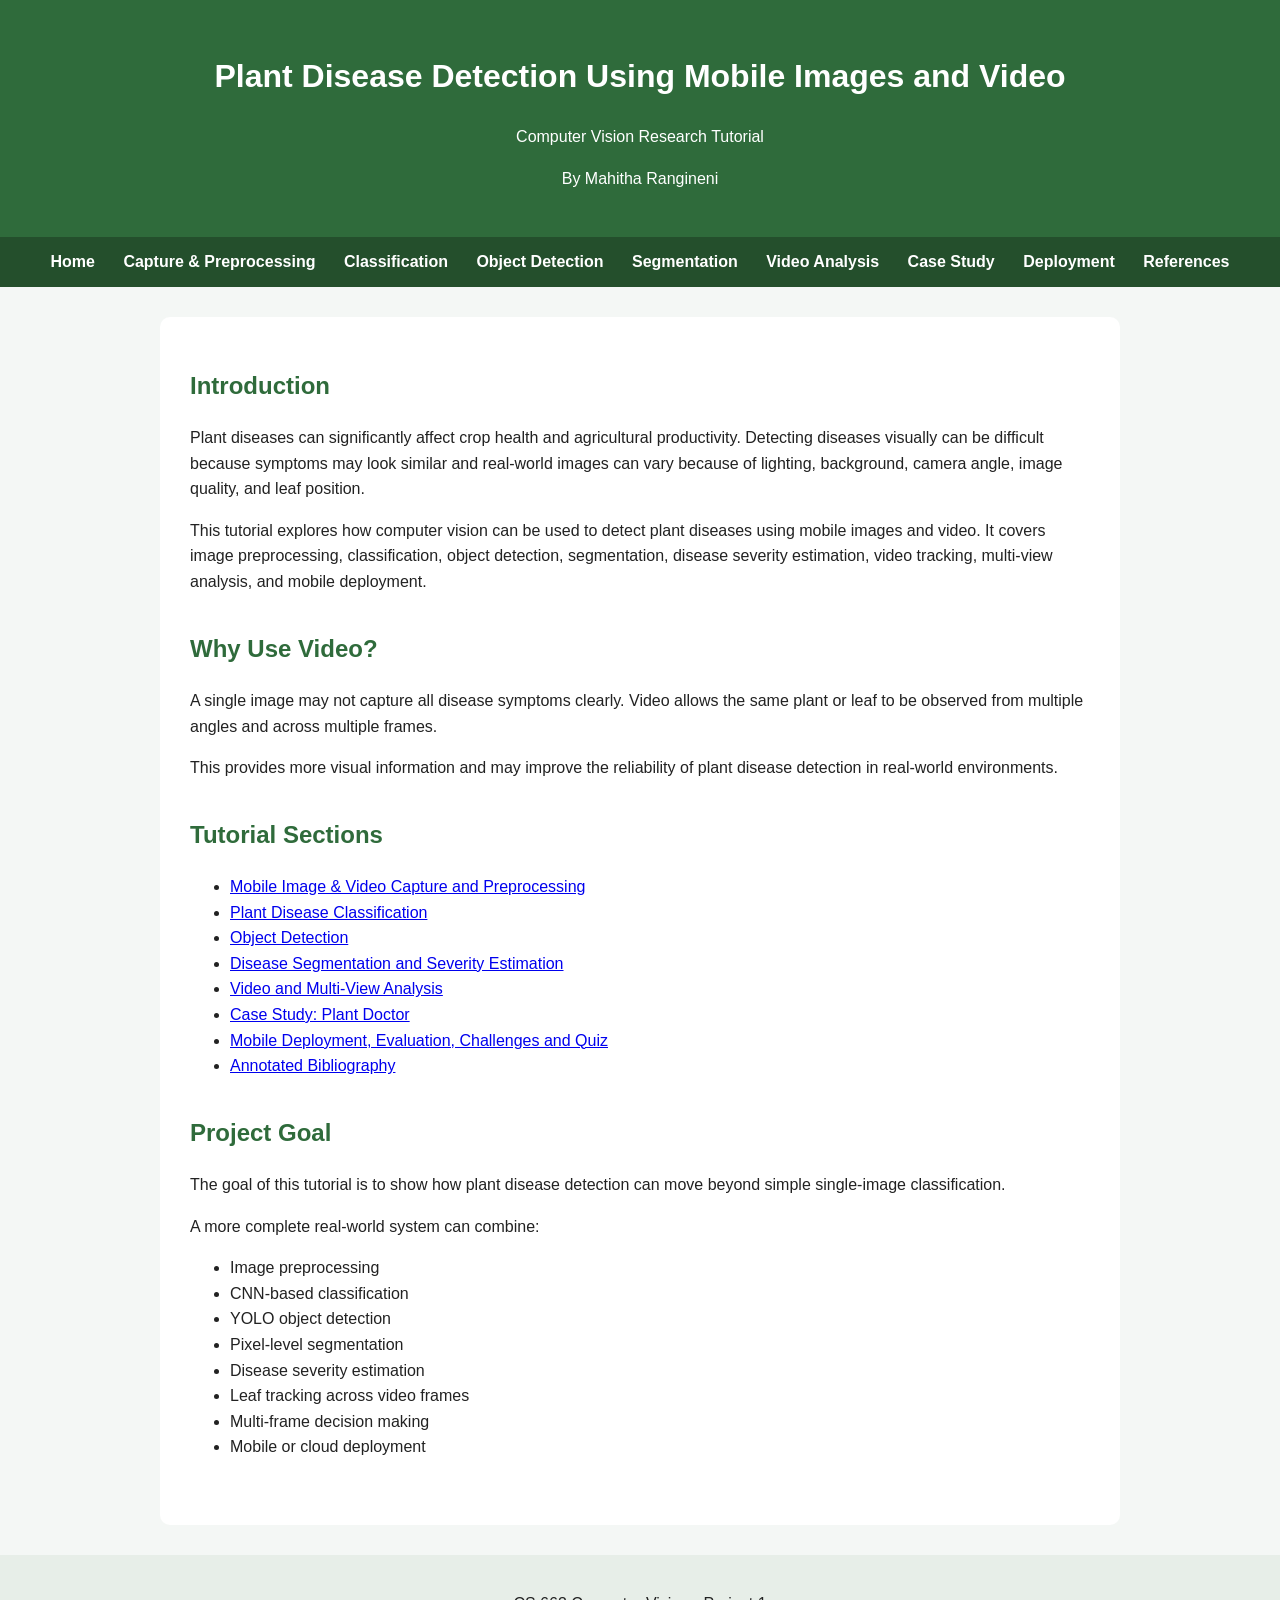
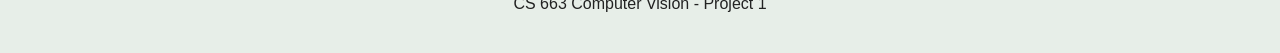
==== commit e331aa2b: "Convert index to tutorial home page" ====
--- a/index.html
+++ b/index.html
@@ -1,9 +1,12 @@
 <!DOCTYPE html>
 <html lang="en">
+
 <head>
     <meta charset="UTF-8">
     <meta name="viewport" content="width=device-width, initial-scale=1.0">
+
     <title>Plant Disease Detection Using Mobile Images and Video</title>
+
     <link rel="stylesheet" href="style.css">
 </head>
 
@@ -14,730 +17,156 @@
         <p>Computer Vision Research Tutorial</p>
         <p>By Mahitha Rangineni</p>
     </header>
+
+
     <nav>
-    <a href="#introduction">Introduction</a>
-    <a href="#capture">Mobile Capture</a>
-    <a href="#preprocessing">Preprocessing</a>
-    <a href="#classification">Classification</a>
-    <a href="#detection">Object Detection</a>
-    <a href="#segmentation">Segmentation</a>
-    <a href="#video">Video Analysis</a>
-    <a href="#challenges">Challenges</a>
-    <a href="references.html">References</a>
-</nav>
+        <a href="index.html">Home</a>
+        <a href="capture.html">Capture & Preprocessing</a>
+        <a href="classification.html">Classification</a>
+        <a href="detection.html">Object Detection</a>
+        <a href="segmentation.html">Segmentation</a>
+        <a href="video.html">Video Analysis</a>
+        <a href="case-study.html">Case Study</a>
+        <a href="deployment.html">Deployment</a>
+        <a href="references.html">References</a>
+    </nav>
+
 
     <main>
 
-        <section id="introduction">
+        <section>
+
             <h2>Introduction</h2>
 
             <p>
                 Plant diseases can significantly affect crop health and agricultural
                 productivity. Detecting diseases visually can be difficult because
-                symptoms may look similar and real-world images can vary due to
+                symptoms may look similar and real-world images can vary because of
                 lighting, background, camera angle, image quality, and leaf position.
             </p>
 
             <p>
-                This tutorial explores how computer vision can be used to detect
-                plant diseases using mobile images and video. It reviews techniques
-                including image preprocessing, classification, object detection,
-                segmentation, and video-based multi-view analysis.
+                This tutorial explores how computer vision can be used to detect plant
+                diseases using mobile images and video. It covers image preprocessing,
+                classification, object detection, segmentation, disease severity
+                estimation, video tracking, multi-view analysis, and mobile deployment.
             </p>
+
         </section>
 
+
         <section>
-            <h2>Tutorial Topics</h2>
+
+            <h2>Why Use Video?</h2>
+
+            <p>
+                A single image may not capture all disease symptoms clearly.
+                Video allows the same plant or leaf to be observed from multiple
+                angles and across multiple frames.
+            </p>
+
+            <p>
+                This provides more visual information and may improve the reliability
+                of plant disease detection in real-world environments.
+            </p>
+
+        </section>
+
+
+        <section>
+
+            <h2>Tutorial Sections</h2>
 
             <ul>
-                <li>Mobile Image and Video Capture</li>
-                <li>Image Preprocessing and Leaf Analysis</li>
-                <li>Plant Disease Classification</li>
-                <li>Object Detection for Plant Diseases</li>
-                <li>Disease Region Segmentation</li>
-                <li>Disease Severity Estimation</li>
-                <li>Video and Multi-View Analysis</li>
-                <li>Mobile Deployment</li>
-                <li>Evaluation of Existing Approaches</li>
-                <li>Challenges and Limitations</li>
-                <li>Future Research</li>
+                <li>
+                    <a href="capture.html">
+                        Mobile Image & Video Capture and Preprocessing
+                    </a>
+                </li>
+
+                <li>
+                    <a href="classification.html">
+                        Plant Disease Classification
+                    </a>
+                </li>
+
+                <li>
+                    <a href="detection.html">
+                        Object Detection
+                    </a>
+                </li>
+
+                <li>
+                    <a href="segmentation.html">
+                        Disease Segmentation and Severity Estimation
+                    </a>
+                </li>
+
+                <li>
+                    <a href="video.html">
+                        Video and Multi-View Analysis
+                    </a>
+                </li>
+
+                <li>
+                    <a href="case-study.html">
+                        Case Study: Plant Doctor
+                    </a>
+                </li>
+
+                <li>
+                    <a href="deployment.html">
+                        Mobile Deployment, Evaluation, Challenges and Quiz
+                    </a>
+                </li>
+
+                <li>
+                    <a href="references.html">
+                        Annotated Bibliography
+                    </a>
+                </li>
             </ul>
+
         </section>
 
+
         <section>
-    <h2>Why Use Video?</h2>
 
-    <p>
-        A single image may not capture all disease symptoms clearly.
-        Video allows the same plant or leaf to be observed from multiple
-        angles and across multiple frames. This can provide more visual
-        information and may improve the reliability of disease detection
-        in real-world environments.
-    </p>
-</section>
+            <h2>Project Goal</h2>
 
-<section id="capture">
-    <h2>Mobile Image and Video Capture</h2>
+            <p>
+                The goal of this tutorial is to show how plant disease detection
+                can move beyond simple single-image classification.
+            </p>
 
-    <p>
-        Mobile devices make plant disease detection more accessible because users
-        can capture leaf images directly in farms, gardens, or outdoor environments.
-        Recent research has also explored mobile applications that run deep learning
-        models for plant disease recognition and detection.
-        <a href="references.html">[2]</a>
-    </p>
+            <p>
+                A more complete real-world system can combine:
+            </p>
 
-    <p>
-        However, real-world mobile images are more difficult to analyze than images
-        collected under controlled laboratory conditions. Changes in lighting,
-        camera distance, viewing angle, background objects, shadows, and motion blur
-        can affect how clearly disease symptoms appear.
-    </p>
+            <ul>
+                <li>Image preprocessing</li>
+                <li>CNN-based classification</li>
+                <li>YOLO object detection</li>
+                <li>Pixel-level segmentation</li>
+                <li>Disease severity estimation</li>
+                <li>Leaf tracking across video frames</li>
+                <li>Multi-frame decision making</li>
+                <li>Mobile or cloud deployment</li>
+            </ul>
 
-    <h3>Important Capture Factors</h3>
+        </section>
 
-    <ul>
-        <li><strong>Lighting:</strong> Bright sunlight, shadows, or low light can change leaf color and hide disease symptoms.</li>
-        <li><strong>Camera angle:</strong> Different angles may show different portions of the infected region.</li>
-        <li><strong>Distance:</strong> Images taken too far away may lose small visual details such as spots or lesions.</li>
-        <li><strong>Background:</strong> Soil, other leaves, branches, and objects may make leaf detection more difficult.</li>
-        <li><strong>Motion blur:</strong> Movement of the phone or plant can reduce image quality.</li>
-        <li><strong>Multiple views:</strong> Video provides several frames and viewing angles instead of relying on only one image.</li>
-    </ul>
 
-    <p>
-        Because of these variations, a real-world plant disease system should be
-        designed to work with changing environmental conditions rather than relying
-        only on clean, centered leaf images.
-    </p>
-</section>
-        <section id="preprocessing">
-    <h2>Image Preprocessing and Leaf Analysis</h2>
+        <!-- Audio summary will be added here later -->
 
-    <p>
-        Images captured with mobile devices may contain variations in size,
-        lighting, background, and image quality. Preprocessing helps reduce
-        these variations before the image is provided to a computer vision model.
-    </p>
-
-    <h3>Common Preprocessing Steps</h3>
-
-    <ul>
-        <li>
-            <strong>Image resizing:</strong>
-            Images are resized to a fixed resolution so they can be processed
-            efficiently by a neural network.
-        </li>
-
-        <li>
-            <strong>Normalization:</strong>
-            Pixel values are scaled to a smaller numerical range to make model
-            training and inference more stable.
-        </li>
-
-        <li>
-            <strong>Noise reduction:</strong>
-            Filters can reduce unwanted image noise while preserving important
-            disease patterns such as spots and lesions.
-        </li>
-
-        <li>
-            <strong>Contrast and color adjustment:</strong>
-            Improving contrast can make disease symptoms more visible when images
-            are captured under uneven lighting.
-        </li>
-
-        <li>
-            <strong>Data augmentation:</strong>
-            Training images can be rotated, flipped, cropped, or adjusted in
-            brightness to help the model handle real-world variations.
-        </li>
-    </ul>
-
-    <h3>Leaf Segmentation and Background Removal</h3>
-
-    <p>
-        In real-world images, the leaf may appear together with soil, branches,
-        other leaves, or surrounding objects. Segmentation can separate the leaf
-        or diseased region from the background. This allows later stages of the
-        system to focus on the most relevant visual information.
-    </p>
-
-    <h3>Important Visual Features</h3>
-
-    <p>
-        Plant diseases can create visible changes in leaf color, texture, shape,
-        spots, lesions, and damaged areas. Traditional computer vision approaches
-        often analyze these features directly. Deep learning models such as CNNs
-        can instead learn useful visual features automatically from training data.
-        <a href="references.html">[3]</a>
-    </p>
-</section>
-        <section id="classification">
-    <h2>Plant Disease Classification</h2>
-
-    <p>
-        Classification assigns an entire leaf image to a disease category.
-        For example, a model may predict that a leaf is healthy or that it belongs
-        to a specific disease class such as early blight, late blight, or leaf spot.
-    </p>
-
-    <h3>How CNN-Based Classification Works</h3>
-
-    <p>
-        Convolutional Neural Networks, or CNNs, are widely used for image
-        classification because they can automatically learn visual patterns from
-        training images. Early layers usually learn simple features such as edges
-        and color changes, while deeper layers learn more complex patterns such as
-        lesions, texture changes, and disease-specific shapes.
-    </p>
-
-    <p>
-        During training, the model is shown many labeled examples of healthy and
-        diseased leaves. The network adjusts its internal weights so that the output
-        probability for the correct class becomes higher.
-    </p>
-
-    <h3>Transfer Learning</h3>
-
-    <p>
-        Instead of training a deep model completely from scratch, many plant disease
-        systems use transfer learning. A model that was already trained on a large
-        image dataset can be adapted to plant disease images. This is useful when the
-        plant dataset is smaller and can reduce training time.
-        <a href="references.html">[2]</a>
-    </p>
-            <img src="classification-system.png"
-     alt="CNN-based plant disease classification system"
-     style="width:100%; max-width:900px; display:block; margin:20px auto;">
-
-<p>
-    <em>
-        Figure: CNN-based plant disease classification showing feature extraction,
-        transfer learning, classification output, and limitations in real-world field images.
-    </em>
-</p>
-
-    <h3>Limitation of Classification</h3>
-
-    <p>
-        Classification is useful when the image already contains a clear view of a
-        single leaf, but it does not show where the disease is located. It also becomes
-        less reliable when an image contains multiple leaves, complex backgrounds,
-        overlapping plants, or only a small diseased region.
-    </p>
-
-    <p>
-        For real-world mobile images, object detection and segmentation can provide
-        more detailed information by locating the leaf or diseased area instead of
-        returning only one label for the whole image.
-    </p>
-</section>
-        <section id="detection">
-    <h2>Object Detection for Plant Diseases</h2>
-
-    <p>
-        Object detection goes beyond classification by identifying both
-        <strong>what</strong> is present in an image and <strong>where</strong>
-        it is located. Instead of assigning one label to the entire image,
-        an object detection model places bounding boxes around leaves or
-        diseased regions and assigns a class label to each detected area.
-    </p>
-
-    <h3>Why Object Detection Is Useful</h3>
-
-    <p>
-        In real-world mobile images, a scene may contain several leaves,
-        overlapping plants, soil, branches, or other background objects.
-        Object detection can first locate individual leaves or visible disease
-        regions before further analysis is performed.
-    </p>
-
-    <h3>YOLO-Based Detection</h3>
-
-    <p>
-        YOLO, which stands for <em>You Only Look Once</em>, is a popular
-        object detection approach because it can detect multiple objects in a
-        single image quickly. The model processes the image and predicts
-        bounding boxes, class labels, and confidence scores.
-        <a href="references.html">[1]</a>
-    </p>
-
-    <p>
-        For plant disease analysis, a YOLO-based model can be trained to detect
-        symptoms such as spots, lesions, discoloration, or damaged regions.
-        Because YOLO models are designed for fast inference, they are useful
-        for real-time or mobile applications.
-    </p>
-
-    <h3>Typical Detection Output</h3>
-
-    <ul>
-        <li><strong>Bounding box:</strong> Shows where the leaf or disease region is located.</li>
-        <li><strong>Class label:</strong> Identifies the detected disease category.</li>
-        <li><strong>Confidence score:</strong> Indicates how confident the model is in its prediction.</li>
-    </ul>
-            <img src="object-detection-system.png"
-     alt="YOLO-based plant disease object detection system"
-     style="width:100%; max-width:900px; display:block; margin:20px auto;">
-
-<p>
-    <em>
-        Figure: YOLO-based plant disease detection showing bounding boxes,
-        disease labels, confidence scores, and comparison with image classification.
-    </em>
-</p>
-
-    <h3>Advantages Over Classification</h3>
-
-    <p>
-        Object detection is more suitable for complex real-world scenes because
-        it can handle multiple leaves in one image and identify where disease
-        symptoms occur. However, a bounding box still covers a rectangular area
-        and does not precisely show the exact shape of the damaged region.
-        For that reason, segmentation can be used when more detailed disease
-        localization is required.
-    </p>
-</section>
-        <section id="segmentation">
-    <h2>Disease Region Segmentation and Severity Estimation</h2>
-
-    <p>
-        Object detection uses bounding boxes to show where a diseased area is located,
-        but a bounding box does not precisely describe the shape of the damaged tissue.
-        Image segmentation provides a more detailed result by assigning a label to
-        individual pixels in the image.
-    </p>
-
-    <h3>What Segmentation Does</h3>
-
-    <p>
-        A segmentation model can separate healthy leaf tissue from diseased tissue.
-        This makes it possible to identify the exact shape and size of infected regions
-        instead of only drawing a rectangle around them.
-    </p>
-
-    <h3>Common Segmentation Models</h3>
-
-    <ul>
-        <li>
-            <strong>U-Net:</strong>
-            A popular encoder-decoder architecture that is widely used for pixel-level
-            image segmentation.
-        </li>
-
-        <li>
-            <strong>DeepLab:</strong>
-            A semantic segmentation approach that can capture detailed object boundaries
-            and is useful for identifying irregular disease regions.
-        </li>
-    </ul>
-
-    <h3>Disease Severity Estimation</h3>
-
-    <p>
-        After the diseased region has been segmented, the system can estimate disease
-        severity by comparing the number of diseased pixels with the total leaf area.
-        A simple severity measure can be written as:
-    </p>
-
-    <p>
-        <strong>Disease Severity (%) =
-        (Diseased Leaf Area / Total Leaf Area) × 100</strong>
-    </p>
-
-    <p>
-        Severity estimation can provide more useful information than a disease label
-        alone. For example, two leaves may have the same disease, but one leaf may have
-        only a small infected area while another may be heavily damaged.
-        <a href="references.html">[4]</a>
-    </p>
-            <img src="segmentation-severity.png"
-     alt="Plant disease segmentation and severity estimation"
-     style="width:100%; max-width:900px; display:block; margin:20px auto;">
-
-<p>
-    <em>
-        Figure: Plant disease segmentation showing pixel-level disease masks,
-        highlighted infected regions, and disease severity estimation.
-    </em>
-</p>
-
-    <h3>Why Segmentation Matters</h3>
-
-    <p>
-        Segmentation is especially useful when symptoms have irregular shapes or when
-        accurate measurement of the affected area is needed. However, segmentation
-        generally requires more detailed training labels and can require more
-        computation than classification or basic object detection.
-    </p>
-</section>
-        <section id="video">
-    <h2>Video and Multi-View Plant Disease Analysis</h2>
-
-    <p>
-        Single-image analysis uses only one view of a leaf. In real-world conditions,
-        however, disease symptoms may be partially hidden, affected by lighting, or visible
-        only from certain angles. Video provides multiple frames and views of the same plant,
-        giving the system more visual information.
-    </p>
-
-    <h3>Processing Video Frames</h3>
-
-    <p>
-        A video can be divided into individual frames. Each frame can be processed using
-        object detection or segmentation to identify leaves and diseased regions. Instead of
-        making a decision from one image, the system can compare results across several frames.
-    </p>
-
-    <h3>Tracking Leaves Across Frames</h3>
-
-    <p>
-        Object tracking can be used to follow the same leaf as the camera moves. Tracking
-        helps prevent the system from treating the same leaf as a completely new object in
-        every frame.
-    </p>
-
-    <p>
-        Tracking methods such as DeepSORT can associate detections across consecutive frames
-        and assign an identity to each tracked leaf.
-        <a href="references.html">[5]</a>
-    </p>
-
-    <h3>Multi-View Analysis</h3>
-
-    <p>
-        Different frames may show different portions of the same leaf. One frame may contain
-        glare or blur, while another may provide a clearer view of the disease symptoms.
-        Combining predictions from several frames can make the final result more reliable than
-        relying on a single image.
-    </p>
-
-    <h3>Example Video Pipeline</h3>
-
-    <p>
-        A possible real-world pipeline is:
-    </p>
-
-    <p>
-        <strong>
-        Mobile Video → Frame Extraction → Leaf or Disease Detection →
-        Tracking Across Frames → Disease Classification or Segmentation →
-        Combine Multi-Frame Predictions → Final Result
-            <a href="references.html">[5]</a>
-        </strong>
-    </p>
-            <img src="video-pipeline.png"
-     alt="Video-based plant disease analysis pipeline"
-     style="width:100%; max-width:900px; display:block; margin:20px auto;">
-
-<p>
-    <em>
-        Figure: Example pipeline for plant disease analysis using mobile video,
-        object detection, tracking, segmentation, and final disease diagnosis.
-    </em>
-</p>
-
-    <h3>Benefits and Challenges</h3>
-
-    <ul>
-        <li><strong>Benefit:</strong> More views of the same plant can improve disease visibility.</li>
-        <li><strong>Benefit:</strong> Tracking can maintain information about the same leaf over time.</li>
-        <li><strong>Challenge:</strong> Video requires more computation than processing one image.</li>
-        <li><strong>Challenge:</strong> Fast camera movement can introduce motion blur.</li>
-        <li><strong>Challenge:</strong> Leaves may become hidden behind other leaves or objects.</li>
-        <li><strong>Challenge:</strong> Mobile devices have limited processing power and battery capacity.</li>
-    </ul>
-</section>
-        <section id="mobile-deployment">
-    <h2>Mobile Deployment</h2>
-
-    <p>
-        For plant disease detection to be useful in real-world settings, the system
-        should work efficiently on mobile devices. A mobile application may capture
-        an image or video, process it locally on the device, or send the data to a
-        cloud server for analysis.
-    </p>
-
-    <h3>On-Device Processing</h3>
-
-    <p>
-        In on-device processing, the computer vision model runs directly on the
-        smartphone. This can provide faster response times and does not require a
-        continuous internet connection. However, mobile devices have limited memory,
-        processing power, and battery capacity compared with desktop computers or
-        cloud servers.
-    </p>
-
-    <h3>Cloud-Based Processing</h3>
-
-    <p>
-        In cloud-based processing, the mobile device captures the image or video and
-        sends it to a remote server. The server can run larger and more computationally
-        expensive models. The result is then sent back to the mobile application.
-    </p>
-
-    <p>
-        Cloud processing can support more complex models, but it depends on network
-        connectivity and may introduce additional delay.
-    </p>
-
-    <h3>Lightweight Models</h3>
-
-    <p>
-        Lightweight neural network architectures are designed to reduce computation
-        while maintaining useful accuracy. Models such as MobileNet are commonly used
-        when deep learning must run on devices with limited resources.
-        <a href="references.html">[2]</a>
-    </p>
-            <img src="mobile-deployment.png"
-     alt="Comparison of on-device and cloud-based plant disease detection"
-     style="width:100%; max-width:900px; display:block; margin:20px auto;">
-
-<p>
-    <em>
-        Figure: Comparison of on-device and cloud-based plant disease detection,
-        including speed, connectivity, computation, and deployment trade-offs.
-    </em>
-</p>
-
-    <h3>Important Mobile Considerations</h3>
-
-    <ul>
-        <li><strong>Inference speed:</strong> Predictions should be generated quickly enough for practical use.</li>
-        <li><strong>Model size:</strong> Smaller models require less storage and memory.</li>
-        <li><strong>Battery usage:</strong> Continuous video processing can consume significant power.</li>
-        <li><strong>Connectivity:</strong> Cloud-based systems may not work well in areas with unreliable internet access.</li>
-        <li><strong>Privacy:</strong> On-device processing can reduce the need to upload images or video to external servers.</li>
-    </ul>
-</section>
-        <section id="evaluation">
-    <h2>Evaluation and Comparison of Existing Approaches</h2>
-
-    <p>
-        Different plant disease detection methods should be evaluated using metrics
-        that match the type of computer vision task being performed. Classification,
-        object detection, segmentation, and video analysis each use different measures
-        of performance.
-    </p>
-
-    <h3>Classification Metrics</h3>
-
-    <ul>
-        <li><strong>Accuracy:</strong> Measures how many predictions are correct overall.</li>
-        <li><strong>Precision:</strong> Measures how many predicted positive cases are actually correct.</li>
-        <li><strong>Recall:</strong> Measures how many true disease cases are successfully detected.</li>
-        <li><strong>F1-score:</strong> Combines precision and recall into one measure.</li>
-    </ul>
-
-    <h3>Object Detection Metrics</h3>
-
-    <ul>
-        <li><strong>IoU:</strong> Intersection over Union measures how much the predicted bounding box overlaps with the ground-truth box.</li>
-        <li><strong>mAP:</strong> Mean Average Precision summarizes object detection performance across classes and confidence thresholds.</li>
-    </ul>
-
-    <h3>Segmentation Metrics</h3>
-
-    <ul>
-        <li><strong>IoU:</strong> Measures overlap between predicted and true segmented regions.</li>
-        <li><strong>Dice Score:</strong> Measures similarity between predicted and actual segmentation masks.</li>
-    </ul>
-
-    <h3>Mobile and Video Performance</h3>
-
-    <ul>
-        <li><strong>Inference time:</strong> Measures how quickly one image or frame can be processed.</li>
-        <li><strong>Frames per second:</strong> Indicates whether video can be processed close to real time.</li>
-        <li><strong>Model size:</strong> Important for storage and deployment on mobile devices.</li>
-    </ul>
-
-    <h3>Comparison of Approaches</h3>
-
-    <p>
-        Classification is usually simpler and faster, but it only provides one label
-        for the entire image. Object detection provides both a class and location.
-        Segmentation gives more precise pixel-level information and can support
-        disease severity estimation. Video-based methods add temporal and multi-view
-        information, but they require more computation.
-    </p>
-
-    <p>
-        A real-world mobile plant disease system may therefore combine several methods,
-        using detection to locate leaves, segmentation to measure diseased areas, and
-        video analysis to improve reliability across multiple views.
-    </p>
-</section>
-        <section id="challenges">
-    <h2>Challenges and Limitations</h2>
-
-    <p>
-        Plant disease detection in real-world environments is more difficult than
-        working with clean laboratory images. A system that performs well on a
-        controlled dataset may still struggle when used in farms, gardens, or other
-        outdoor environments.
-    </p>
-
-    <ul>
-        <li><strong>Lighting variation:</strong> Bright sunlight, shadows, and low light can change the appearance of symptoms.</li>
-        <li><strong>Complex backgrounds:</strong> Soil, branches, weeds, and nearby leaves can make detection more difficult.</li>
-        <li><strong>Occlusion:</strong> Leaves may overlap or partially hide diseased regions.</li>
-        <li><strong>Motion blur:</strong> Camera movement or wind can reduce image quality.</li>
-        <li><strong>Similar symptoms:</strong> Different diseases may create similar spots, discoloration, or texture changes.</li>
-        <li><strong>Limited datasets:</strong> Some plants and diseases have fewer labeled training examples.</li>
-        <li><strong>Generalization:</strong> A model trained on one crop or environment may not perform equally well on another.</li>
-        <li><strong>Mobile limitations:</strong> Real-time detection and video analysis can require significant computation and battery power.</li>
-    </ul>
-
-    <h2>Future Research</h2>
-
-    <p>
-        Future systems can improve plant disease detection by combining object
-        detection, segmentation, tracking, and multi-view video analysis.
-        Lightweight models may make it possible to perform more processing directly
-        on mobile devices.
-    </p>
-
-    <p>
-        Another important direction is the development of larger real-world datasets
-        that include different lighting conditions, plant varieties, backgrounds,
-        viewing angles, and disease stages. These datasets can help models generalize
-        better outside controlled laboratory environments.
-    </p>
-
-    <p>
-        Future research may also explore how predictions from multiple video frames
-        can be combined more effectively to reduce incorrect classifications and
-        improve disease severity estimation.
-    </p>
-
-    <h2>Conclusion</h2>
-
-    <p>
-        Computer vision can support plant disease detection by analyzing visual
-        symptoms from mobile images and video. Classification provides a disease
-        label, object detection identifies where symptoms appear, and segmentation
-        can measure the exact affected area.
-    </p>
-
-    <p>
-        For real-world applications, using video and multiple views provides more
-        information than a single image alone. A practical mobile plant disease
-        system may therefore combine detection, segmentation, tracking, and
-        multi-frame analysis to produce more reliable results.
-    </p>
-</section>
-        <section id="algorithm">
-    <h2>Example Algorithm: Disease Severity Calculation</h2>
-
-    <p>
-        After segmentation identifies the diseased pixels and the complete leaf
-        area, disease severity can be estimated by calculating the percentage
-        of the leaf affected by disease.
-    </p>
-
-    <p>
-        <strong>
-            Disease Severity (%) =
-            (Diseased Pixels / Total Leaf Pixels) × 100
-        </strong>
-    </p>
-
-    <h3>Python Example</h3>
-
-    <pre><code>
-diseased_pixels = 2340
-total_leaf_pixels = 10000
-
-severity = (diseased_pixels / total_leaf_pixels) * 100
-
-print(f"Disease Severity: {severity:.2f}%")
-    </code></pre>
-
-    <p>
-        In this example, 2,340 of the 10,000 leaf pixels are classified as
-        diseased. Therefore, the estimated disease severity is
-        <strong>23.4%</strong>.
-    </p>
-
-    <h3>Algorithm Steps</h3>
-
-    <ol>
-        <li>Segment the complete leaf from the background.</li>
-        <li>Identify pixels belonging to diseased regions.</li>
-        <li>Count the total number of leaf pixels.</li>
-        <li>Count the number of diseased pixels.</li>
-        <li>Divide diseased pixels by total leaf pixels.</li>
-        <li>Multiply the result by 100 to obtain the severity percentage.</li>
-    </ol>
-</section>
-        <section id="quiz">
-    <h2>Quick Knowledge Check</h2>
-
-    <form id="quizForm">
-
-        <p><strong>1. What is the main limitation of image classification?</strong></p>
-        <label><input type="radio" name="q1" value="a"> It cannot process images</label><br>
-        <label><input type="radio" name="q1" value="b"> It gives one label for the whole image</label><br>
-        <label><input type="radio" name="q1" value="c"> It always requires video</label><br><br>
-
-        <p><strong>2. What does object detection provide?</strong></p>
-        <label><input type="radio" name="q2" value="a"> Bounding boxes, labels, and confidence scores</label><br>
-        <label><input type="radio" name="q2" value="b"> Only image resizing</label><br>
-        <label><input type="radio" name="q2" value="c"> Only a disease severity percentage</label><br><br>
-
-        <p><strong>3. What is segmentation useful for?</strong></p>
-        <label><input type="radio" name="q3" value="a"> Finding the exact diseased region at pixel level</label><br>
-        <label><input type="radio" name="q3" value="b"> Increasing internet speed</label><br>
-        <label><input type="radio" name="q3" value="c"> Reducing camera resolution</label><br><br>
-
-        <p><strong>4. Why can video be useful for plant disease detection?</strong></p>
-        <label><input type="radio" name="q4" value="a"> It provides multiple frames and viewing angles</label><br>
-        <label><input type="radio" name="q4" value="b"> It removes the need for a model</label><br>
-        <label><input type="radio" name="q4" value="c"> It guarantees perfect accuracy</label><br><br>
-
-        <p><strong>5. What is an advantage of on-device processing?</strong></p>
-        <label><input type="radio" name="q5" value="a"> It always uses larger models than cloud servers</label><br>
-        <label><input type="radio" name="q5" value="b"> It can work without a continuous internet connection</label><br>
-        <label><input type="radio" name="q5" value="c"> It requires more network delay</label><br><br>
-
-        <button type="button" onclick="checkQuiz()">Check Answers</button>
-
-        <p id="quizResult"></p>
-    </form>
-</section>
 
     </main>
+
 
     <footer>
         <p>CS 663 Computer Vision - Project 1</p>
     </footer>
-    <script>
-function checkQuiz() {
-    let score = 0;
-
-    const answers = {
-        q1: "b",
-        q2: "a",
-        q3: "a",
-        q4: "a",
-        q5: "b"
-    };
-
-    for (let question in answers) {
-        const selected = document.querySelector(
-            'input[name="' + question + '"]:checked'
-        );
-
-        if (selected && selected.value === answers[question]) {
-            score++;
-        }
-    }
-
-    document.getElementById("quizResult").innerHTML =
-        "You scored " + score + " out of 5.";
-}
-</script>
 
 </body>
+
 </html>
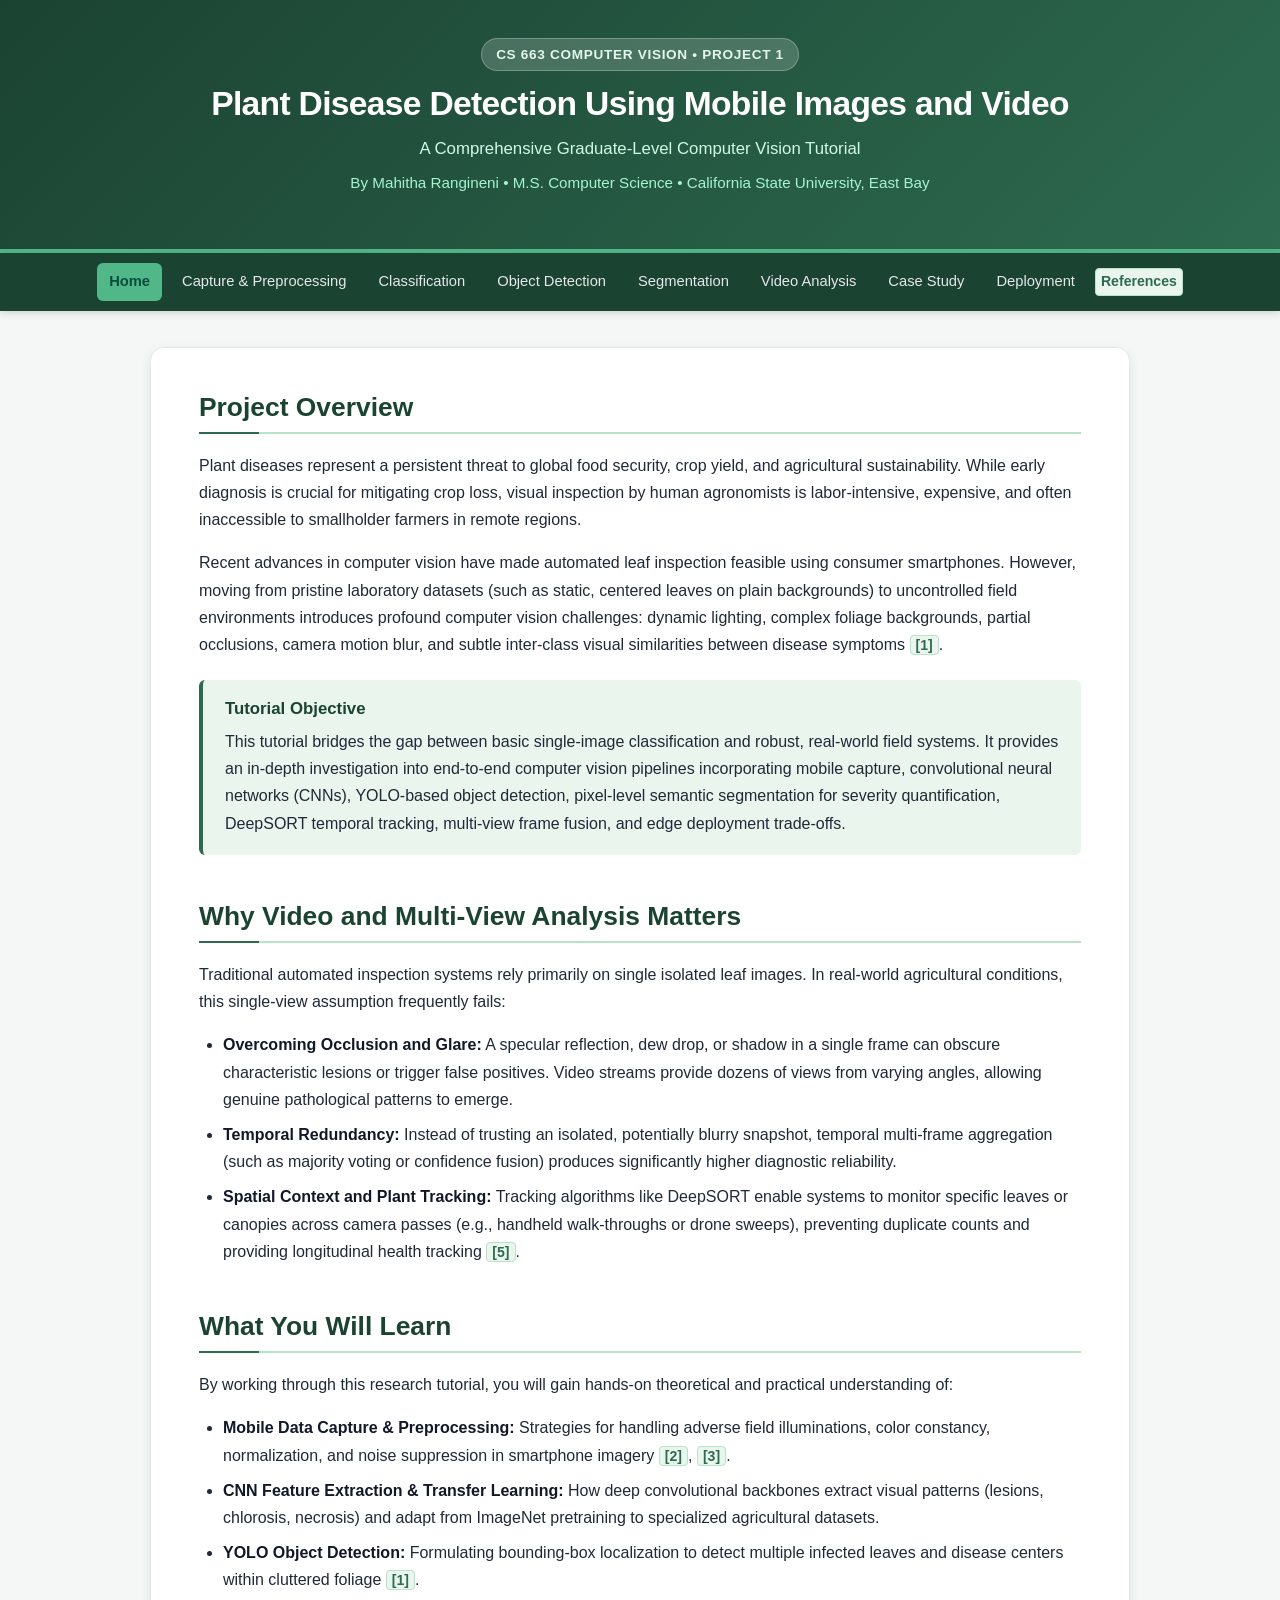
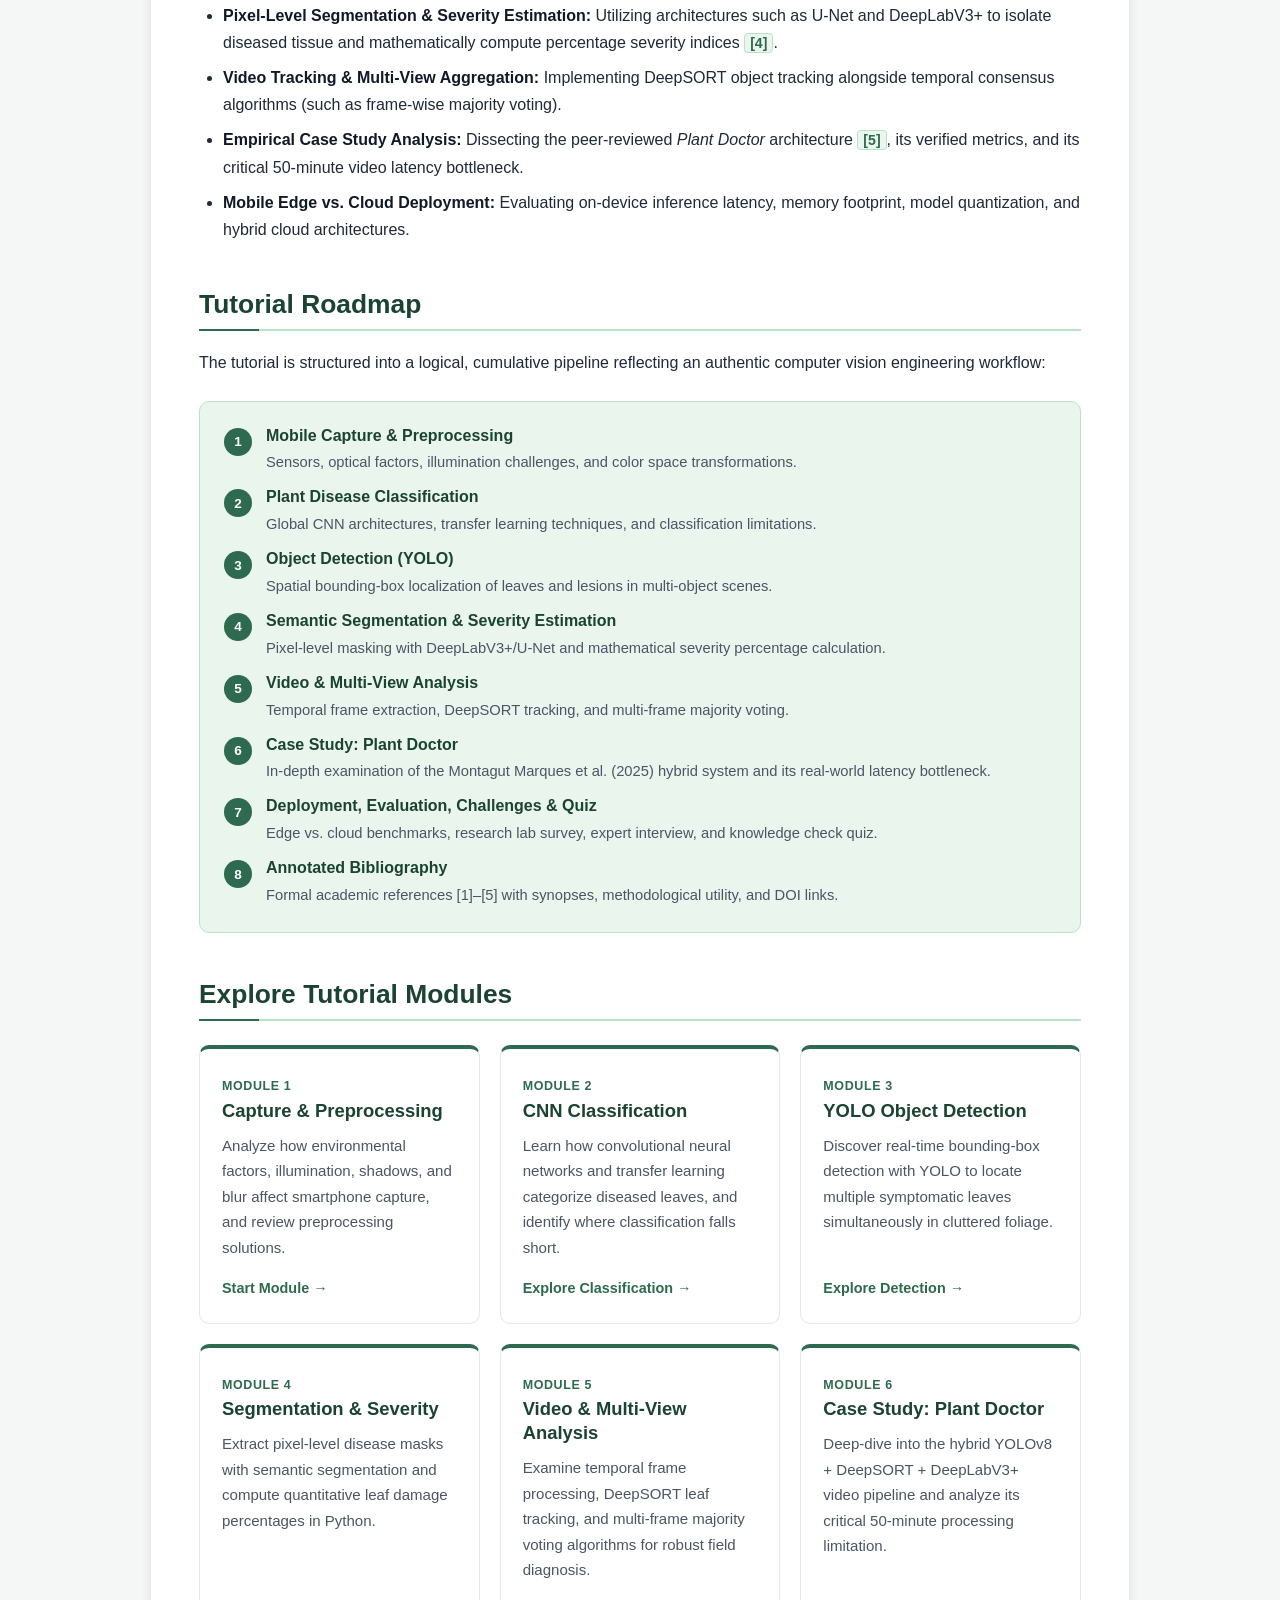
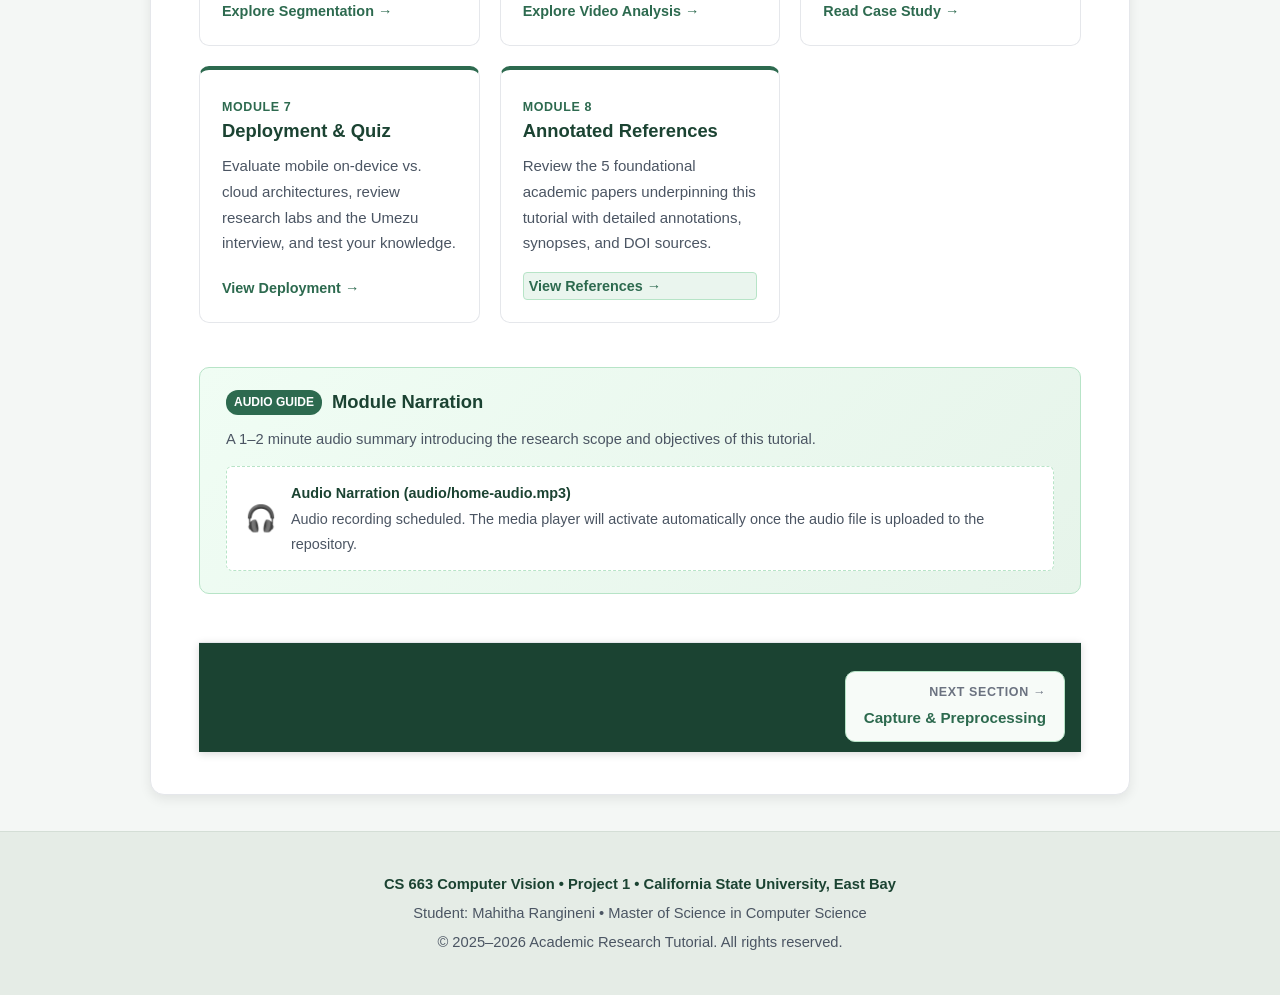
==== commit fd002c5b: "Enhance plant disease detection research tutorial for graduate submission" ====
--- a/index.html
+++ b/index.html
@@ -4,169 +4,275 @@
 <head>
     <meta charset="UTF-8">
     <meta name="viewport" content="width=device-width, initial-scale=1.0">
-
-    <title>Plant Disease Detection Using Mobile Images and Video</title>
-
+    <meta name="description" content="Graduate-level computer vision research tutorial on plant disease detection using mobile images and video analysis.">
+    <title>Plant Disease Detection Using Mobile Images and Video - Home</title>
     <link rel="stylesheet" href="style.css">
 </head>
 
 <body>
 
     <header>
+        <span class="header-badge">CS 663 Computer Vision &bull; Project 1</span>
         <h1>Plant Disease Detection Using Mobile Images and Video</h1>
-        <p>Computer Vision Research Tutorial</p>
-        <p>By Mahitha Rangineni</p>
+        <p class="header-meta">A Comprehensive Graduate-Level Computer Vision Tutorial</p>
+        <p class="header-author">By Mahitha Rangineni &bull; M.S. Computer Science &bull; California State University, East Bay</p>
     </header>
 
-
-    <nav>
-        <a href="index.html">Home</a>
-        <a href="capture.html">Capture & Preprocessing</a>
-        <a href="classification.html">Classification</a>
-        <a href="detection.html">Object Detection</a>
-        <a href="segmentation.html">Segmentation</a>
-        <a href="video.html">Video Analysis</a>
-        <a href="case-study.html">Case Study</a>
-        <a href="deployment.html">Deployment</a>
-        <a href="references.html">References</a>
+    <nav aria-label="Main Navigation">
+        <div class="nav-container">
+            <a href="index.html" class="active" aria-current="page">Home</a>
+            <a href="capture.html">Capture &amp; Preprocessing</a>
+            <a href="classification.html">Classification</a>
+            <a href="detection.html">Object Detection</a>
+            <a href="segmentation.html">Segmentation</a>
+            <a href="video.html">Video Analysis</a>
+            <a href="case-study.html">Case Study</a>
+            <a href="deployment.html">Deployment</a>
+            <a href="references.html">References</a>
+        </div>
     </nav>
 
-
     <main>
 
-        <section>
-
-            <h2>Introduction</h2>
-
-            <p>
-                Plant diseases can significantly affect crop health and agricultural
-                productivity. Detecting diseases visually can be difficult because
-                symptoms may look similar and real-world images can vary because of
-                lighting, background, camera angle, image quality, and leaf position.
-            </p>
-
-            <p>
-                This tutorial explores how computer vision can be used to detect plant
-                diseases using mobile images and video. It covers image preprocessing,
-                classification, object detection, segmentation, disease severity
-                estimation, video tracking, multi-view analysis, and mobile deployment.
-            </p>
-
-        </section>
-
-
-        <section>
-
-            <h2>Why Use Video?</h2>
-
-            <p>
-                A single image may not capture all disease symptoms clearly.
-                Video allows the same plant or leaf to be observed from multiple
-                angles and across multiple frames.
-            </p>
-
-            <p>
-                This provides more visual information and may improve the reliability
-                of plant disease detection in real-world environments.
-            </p>
-
-        </section>
-
-
-        <section>
-
-            <h2>Tutorial Sections</h2>
-
+        <section id="overview">
+            <h2>Project Overview</h2>
+            <p>
+                Plant diseases represent a persistent threat to global food security, crop yield, and agricultural sustainability.
+                While early diagnosis is crucial for mitigating crop loss, visual inspection by human agronomists is labor-intensive,
+                expensive, and often inaccessible to smallholder farmers in remote regions.
+            </p>
+            <p>
+                Recent advances in computer vision have made automated leaf inspection feasible using consumer smartphones.
+                However, moving from pristine laboratory datasets (such as static, centered leaves on plain backgrounds) to
+                uncontrolled field environments introduces profound computer vision challenges: dynamic lighting, complex foliage backgrounds,
+                partial occlusions, camera motion blur, and subtle inter-class visual similarities between disease symptoms <a href="references.html#ref-1">[1]</a>.
+            </p>
+            <div class="callout">
+                <h4>Tutorial Objective</h4>
+                <p>
+                    This tutorial bridges the gap between basic single-image classification and robust, real-world field systems.
+                    It provides an in-depth investigation into end-to-end computer vision pipelines incorporating mobile capture,
+                    convolutional neural networks (CNNs), YOLO-based object detection, pixel-level semantic segmentation for severity quantification,
+                    DeepSORT temporal tracking, multi-view frame fusion, and edge deployment trade-offs.
+                </p>
+            </div>
+        </section>
+
+        <section id="why-video">
+            <h2>Why Video and Multi-View Analysis Matters</h2>
+            <p>
+                Traditional automated inspection systems rely primarily on single isolated leaf images. In real-world agricultural conditions,
+                this single-view assumption frequently fails:
+            </p>
             <ul>
-                <li>
-                    <a href="capture.html">
-                        Mobile Image & Video Capture and Preprocessing
-                    </a>
-                </li>
-
-                <li>
-                    <a href="classification.html">
-                        Plant Disease Classification
-                    </a>
-                </li>
-
-                <li>
-                    <a href="detection.html">
-                        Object Detection
-                    </a>
-                </li>
-
-                <li>
-                    <a href="segmentation.html">
-                        Disease Segmentation and Severity Estimation
-                    </a>
-                </li>
-
-                <li>
-                    <a href="video.html">
-                        Video and Multi-View Analysis
-                    </a>
-                </li>
-
-                <li>
-                    <a href="case-study.html">
-                        Case Study: Plant Doctor
-                    </a>
-                </li>
-
-                <li>
-                    <a href="deployment.html">
-                        Mobile Deployment, Evaluation, Challenges and Quiz
-                    </a>
-                </li>
-
-                <li>
-                    <a href="references.html">
-                        Annotated Bibliography
-                    </a>
-                </li>
+                <li><strong>Overcoming Occlusion and Glare:</strong> A specular reflection, dew drop, or shadow in a single frame can obscure characteristic lesions or trigger false positives. Video streams provide dozens of views from varying angles, allowing genuine pathological patterns to emerge.</li>
+                <li><strong>Temporal Redundancy:</strong> Instead of trusting an isolated, potentially blurry snapshot, temporal multi-frame aggregation (such as majority voting or confidence fusion) produces significantly higher diagnostic reliability.</li>
+                <li><strong>Spatial Context and Plant Tracking:</strong> Tracking algorithms like DeepSORT enable systems to monitor specific leaves or canopies across camera passes (e.g., handheld walk-throughs or drone sweeps), preventing duplicate counts and providing longitudinal health tracking <a href="references.html#ref-5">[5]</a>.</li>
             </ul>
-
-        </section>
-
-
-        <section>
-
-            <h2>Project Goal</h2>
-
-            <p>
-                The goal of this tutorial is to show how plant disease detection
-                can move beyond simple single-image classification.
-            </p>
-
-            <p>
-                A more complete real-world system can combine:
-            </p>
-
+        </section>
+
+        <section id="learning-objectives">
+            <h2>What You Will Learn</h2>
+            <p>
+                By working through this research tutorial, you will gain hands-on theoretical and practical understanding of:
+            </p>
             <ul>
-                <li>Image preprocessing</li>
-                <li>CNN-based classification</li>
-                <li>YOLO object detection</li>
-                <li>Pixel-level segmentation</li>
-                <li>Disease severity estimation</li>
-                <li>Leaf tracking across video frames</li>
-                <li>Multi-frame decision making</li>
-                <li>Mobile or cloud deployment</li>
+                <li><strong>Mobile Data Capture &amp; Preprocessing:</strong> Strategies for handling adverse field illuminations, color constancy, normalization, and noise suppression in smartphone imagery <a href="references.html#ref-2">[2]</a>, <a href="references.html#ref-3">[3]</a>.</li>
+                <li><strong>CNN Feature Extraction &amp; Transfer Learning:</strong> How deep convolutional backbones extract visual patterns (lesions, chlorosis, necrosis) and adapt from ImageNet pretraining to specialized agricultural datasets.</li>
+                <li><strong>YOLO Object Detection:</strong> Formulating bounding-box localization to detect multiple infected leaves and disease centers within cluttered foliage <a href="references.html#ref-1">[1]</a>.</li>
+                <li><strong>Pixel-Level Segmentation &amp; Severity Estimation:</strong> Utilizing architectures such as U-Net and DeepLabV3+ to isolate diseased tissue and mathematically compute percentage severity indices <a href="references.html#ref-4">[4]</a>.</li>
+                <li><strong>Video Tracking &amp; Multi-View Aggregation:</strong> Implementing DeepSORT object tracking alongside temporal consensus algorithms (such as frame-wise majority voting).</li>
+                <li><strong>Empirical Case Study Analysis:</strong> Dissecting the peer-reviewed <em>Plant Doctor</em> architecture <a href="references.html#ref-5">[5]</a>, its verified metrics, and its critical 50-minute video latency bottleneck.</li>
+                <li><strong>Mobile Edge vs. Cloud Deployment:</strong> Evaluating on-device inference latency, memory footprint, model quantization, and hybrid cloud architectures.</li>
             </ul>
-
-        </section>
-
-
-        <!-- Audio summary will be added here later -->
-
+        </section>
+
+        <section id="roadmap">
+            <h2>Tutorial Roadmap</h2>
+            <p>
+                The tutorial is structured into a logical, cumulative pipeline reflecting an authentic computer vision engineering workflow:
+            </p>
+            <div class="roadmap-container">
+                <div class="roadmap-steps">
+                    <div class="roadmap-step-item">
+                        <div class="roadmap-badge">1</div>
+                        <div class="roadmap-content">
+                            <h4>Mobile Capture &amp; Preprocessing</h4>
+                            <p>Sensors, optical factors, illumination challenges, and color space transformations.</p>
+                        </div>
+                    </div>
+                    <div class="roadmap-step-item">
+                        <div class="roadmap-badge">2</div>
+                        <div class="roadmap-content">
+                            <h4>Plant Disease Classification</h4>
+                            <p>Global CNN architectures, transfer learning techniques, and classification limitations.</p>
+                        </div>
+                    </div>
+                    <div class="roadmap-step-item">
+                        <div class="roadmap-badge">3</div>
+                        <div class="roadmap-content">
+                            <h4>Object Detection (YOLO)</h4>
+                            <p>Spatial bounding-box localization of leaves and lesions in multi-object scenes.</p>
+                        </div>
+                    </div>
+                    <div class="roadmap-step-item">
+                        <div class="roadmap-badge">4</div>
+                        <div class="roadmap-content">
+                            <h4>Semantic Segmentation &amp; Severity Estimation</h4>
+                            <p>Pixel-level masking with DeepLabV3+/U-Net and mathematical severity percentage calculation.</p>
+                        </div>
+                    </div>
+                    <div class="roadmap-step-item">
+                        <div class="roadmap-badge">5</div>
+                        <div class="roadmap-content">
+                            <h4>Video &amp; Multi-View Analysis</h4>
+                            <p>Temporal frame extraction, DeepSORT tracking, and multi-frame majority voting.</p>
+                        </div>
+                    </div>
+                    <div class="roadmap-step-item">
+                        <div class="roadmap-badge">6</div>
+                        <div class="roadmap-content">
+                            <h4>Case Study: Plant Doctor</h4>
+                            <p>In-depth examination of the Montagut Marques et al. (2025) hybrid system and its real-world latency bottleneck.</p>
+                        </div>
+                    </div>
+                    <div class="roadmap-step-item">
+                        <div class="roadmap-badge">7</div>
+                        <div class="roadmap-content">
+                            <h4>Deployment, Evaluation, Challenges &amp; Quiz</h4>
+                            <p>Edge vs. cloud benchmarks, research lab survey, expert interview, and knowledge check quiz.</p>
+                        </div>
+                    </div>
+                    <div class="roadmap-step-item">
+                        <div class="roadmap-badge">8</div>
+                        <div class="roadmap-content">
+                            <h4>Annotated Bibliography</h4>
+                            <p>Formal academic references [1]–[5] with synopses, methodological utility, and DOI links.</p>
+                        </div>
+                    </div>
+                </div>
+            </div>
+        </section>
+
+        <section id="tutorial-modules">
+            <h2>Explore Tutorial Modules</h2>
+            <div class="card-grid">
+
+                <div class="tutorial-card">
+                    <div>
+                        <span class="card-step">Module 1</span>
+                        <h3>Capture &amp; Preprocessing</h3>
+                        <p>Analyze how environmental factors, illumination, shadows, and blur affect smartphone capture, and review preprocessing solutions.</p>
+                    </div>
+                    <a href="capture.html" class="card-link">Start Module &rarr;</a>
+                </div>
+
+                <div class="tutorial-card">
+                    <div>
+                        <span class="card-step">Module 2</span>
+                        <h3>CNN Classification</h3>
+                        <p>Learn how convolutional neural networks and transfer learning categorize diseased leaves, and identify where classification falls short.</p>
+                    </div>
+                    <a href="classification.html" class="card-link">Explore Classification &rarr;</a>
+                </div>
+
+                <div class="tutorial-card">
+                    <div>
+                        <span class="card-step">Module 3</span>
+                        <h3>YOLO Object Detection</h3>
+                        <p>Discover real-time bounding-box detection with YOLO to locate multiple symptomatic leaves simultaneously in cluttered foliage.</p>
+                    </div>
+                    <a href="detection.html" class="card-link">Explore Detection &rarr;</a>
+                </div>
+
+                <div class="tutorial-card">
+                    <div>
+                        <span class="card-step">Module 4</span>
+                        <h3>Segmentation &amp; Severity</h3>
+                        <p>Extract pixel-level disease masks with semantic segmentation and compute quantitative leaf damage percentages in Python.</p>
+                    </div>
+                    <a href="segmentation.html" class="card-link">Explore Segmentation &rarr;</a>
+                </div>
+
+                <div class="tutorial-card">
+                    <div>
+                        <span class="card-step">Module 5</span>
+                        <h3>Video &amp; Multi-View Analysis</h3>
+                        <p>Examine temporal frame processing, DeepSORT leaf tracking, and multi-frame majority voting algorithms for robust field diagnosis.</p>
+                    </div>
+                    <a href="video.html" class="card-link">Explore Video Analysis &rarr;</a>
+                </div>
+
+                <div class="tutorial-card">
+                    <div>
+                        <span class="card-step">Module 6</span>
+                        <h3>Case Study: Plant Doctor</h3>
+                        <p>Deep-dive into the hybrid YOLOv8 + DeepSORT + DeepLabV3+ video pipeline and analyze its critical 50-minute processing limitation.</p>
+                    </div>
+                    <a href="case-study.html" class="card-link">Read Case Study &rarr;</a>
+                </div>
+
+                <div class="tutorial-card">
+                    <div>
+                        <span class="card-step">Module 7</span>
+                        <h3>Deployment &amp; Quiz</h3>
+                        <p>Evaluate mobile on-device vs. cloud architectures, review research labs and the Umezu interview, and test your knowledge.</p>
+                    </div>
+                    <a href="deployment.html" class="card-link">View Deployment &rarr;</a>
+                </div>
+
+                <div class="tutorial-card">
+                    <div>
+                        <span class="card-step">Module 8</span>
+                        <h3>Annotated References</h3>
+                        <p>Review the 5 foundational academic papers underpinning this tutorial with detailed annotations, synopses, and DOI sources.</p>
+                    </div>
+                    <a href="references.html" class="card-link">View References &rarr;</a>
+                </div>
+
+            </div>
+        </section>
+
+        <!-- Condition-safe Audio Support Section -->
+        <section class="audio-section" id="audio-overview">
+            <div class="audio-section-header">
+                <span class="audio-badge">Audio Guide</span>
+                <h3>Module Narration</h3>
+            </div>
+            <p class="audio-description">A 1–2 minute audio summary introducing the research scope and objectives of this tutorial.</p>
+            <div class="audio-player-container">
+                <audio controls preload="metadata" class="page-audio" style="display: none;">
+                    <source src="audio/home-audio.mp3" type="audio/mpeg">
+                    Your browser does not support the audio element.
+                </audio>
+                <div class="audio-placeholder">
+                    <span class="audio-placeholder-icon">&#127911;</span>
+                    <div>
+                        <strong>Audio Narration (audio/home-audio.mp3)</strong>
+                        <span>Audio recording scheduled. The media player will activate automatically once the audio file is uploaded to the repository.</span>
+                    </div>
+                </div>
+            </div>
+        </section>
+
+        <!-- Tutorial Pagination Navigation -->
+        <nav class="tutorial-nav" aria-label="Tutorial Step Navigation">
+            <div></div>
+            <a href="capture.html" class="tutorial-nav-btn next">
+                <span class="tutorial-nav-label">Next Section &rarr;</span>
+                <span class="tutorial-nav-title">Capture &amp; Preprocessing</span>
+            </a>
+        </nav>
 
     </main>
 
-
     <footer>
-        <p>CS 663 Computer Vision - Project 1</p>
+        <p class="footer-academic">CS 663 Computer Vision &bull; Project 1 &bull; California State University, East Bay</p>
+        <p>Student: Mahitha Rangineni &bull; Master of Science in Computer Science</p>
+        <p>&copy; 2025&ndash;2026 Academic Research Tutorial. All rights reserved.</p>
     </footer>
 
+    <script src="script.js"></script>
 </body>
 
 </html>
--- a/style.css
+++ b/style.css
@@ -1,85 +1,1086 @@
+/* ==========================================================================
+   Plant Disease Detection Using Mobile Images and Video
+   CS 663: Computer Vision - Project 1
+   Student: Mahitha Rangineni (California State University, East Bay)
+   Academic Tutorial Design System
+   ========================================================================== */
+
+:root {
+    --primary-dark: #1b4332;
+    --primary: #2d6a4f;
+    --primary-medium: #40916c;
+    --primary-light: #52b788;
+    --accent-tint: #eaf5ee;
+    --accent-border: #b7e4c7;
+    
+    --text-main: #1f2937;
+    --text-muted: #4b5563;
+    --text-light: #6b7280;
+    
+    --bg-page: #f4f7f5;
+    --bg-card: #ffffff;
+    --bg-code: #1e293b;
+    --code-text: #f8fafc;
+    
+    --border-color: #e5e7eb;
+    --border-dark: #cbd5e1;
+    
+    --warning-bg: #fffbeb;
+    --warning-border: #fcd34d;
+    --warning-text: #92400e;
+    
+    --info-bg: #eff6ff;
+    --info-border: #93c5fd;
+    --info-text: #1e40af;
+    
+    --radius-sm: 6px;
+    --radius-md: 10px;
+    --radius-lg: 14px;
+    
+    --shadow-sm: 0 1px 3px rgba(0, 0, 0, 0.06);
+    --shadow-md: 0 4px 12px rgba(0, 0, 0, 0.08);
+    --shadow-lg: 0 10px 25px rgba(0, 0, 0, 0.1);
+    
+    --font-sans: -apple-system, BlinkMacSystemFont, "Segoe UI", Roboto, "Helvetica Neue", Arial, sans-serif;
+    --font-mono: ui-monospace, SFMono-Regular, Menlo, Monaco, Consolas, "Liberation Mono", "Courier New", monospace;
+}
+
+*, *::before, *::after {
+    box-sizing: border-box;
+}
+
+html {
+    scroll-behavior: smooth;
+}
+
 body {
-    font-family: Arial, sans-serif;
+    font-family: var(--font-sans);
     margin: 0;
-    background-color: #f4f7f5;
-    color: #222;
+    background-color: var(--bg-page);
+    color: var(--text-main);
+    line-height: 1.7;
+    font-size: 16px;
+    -webkit-font-smoothing: antialiased;
+}
+
+/* ==========================================================================
+   Header & Academic Metadata
+   ========================================================================== */
+
+header {
+    background: linear-gradient(135deg, var(--primary-dark) 0%, var(--primary) 100%);
+    color: white;
+    padding: 38px 24px;
+    text-align: center;
+    border-bottom: 4px solid var(--primary-light);
+}
+
+.header-badge {
+    display: inline-block;
+    background: rgba(255, 255, 255, 0.18);
+    color: #e2f7ea;
+    font-size: 0.85rem;
+    font-weight: 600;
+    letter-spacing: 0.05em;
+    text-transform: uppercase;
+    padding: 4px 14px;
+    border-radius: 20px;
+    margin-bottom: 12px;
+    border: 1px solid rgba(255, 255, 255, 0.25);
+}
+
+header h1 {
+    font-size: 2.1rem;
+    margin: 0 0 10px 0;
+    color: #ffffff;
+    font-weight: 700;
+    letter-spacing: -0.02em;
+    line-height: 1.25;
+}
+
+.header-meta {
+    font-size: 1.05rem;
+    color: #d1fae5;
+    margin: 6px 0 0 0;
+    font-weight: 500;
+}
+
+.header-author {
+    font-size: 0.95rem;
+    color: #a7f3d0;
+    margin-top: 6px;
+}
+
+/* ==========================================================================
+   Navigation Bar
+   ========================================================================== */
+
+nav {
+    background-color: var(--primary-dark);
+    padding: 10px 16px;
+    position: sticky;
+    top: 0;
+    z-index: 1000;
+    box-shadow: 0 2px 8px rgba(0, 0, 0, 0.15);
+}
+
+.nav-container {
+    max-width: 1100px;
+    margin: 0 auto;
+    display: flex;
+    flex-wrap: wrap;
+    justify-content: center;
+    align-items: center;
+    gap: 6px 8px;
+}
+
+nav a {
+    color: #e5e7eb;
+    text-decoration: none;
+    padding: 6px 12px;
+    font-size: 0.92rem;
+    font-weight: 500;
+    border-radius: var(--radius-sm);
+    transition: all 0.2s ease;
+    white-space: nowrap;
+}
+
+nav a:hover {
+    color: #ffffff;
+    background-color: rgba(255, 255, 255, 0.15);
+    text-decoration: none;
+}
+
+nav a.active {
+    color: #ffffff;
+    background-color: var(--primary-light);
+    color: #064e3b;
+    font-weight: 700;
+}
+
+/* ==========================================================================
+   Main Content Layout
+   ========================================================================== */
+
+main {
+    max-width: 980px;
+    margin: 36px auto;
+    background: var(--bg-card);
+    padding: 42px 48px;
+    border-radius: var(--radius-lg);
+    box-shadow: var(--shadow-md);
+    border: 1px solid var(--border-color);
+}
+
+section {
+    margin-bottom: 44px;
+}
+
+section:last-of-type {
+    margin-bottom: 24px;
+}
+
+/* ==========================================================================
+   Typography & Academic Elements
+   ========================================================================== */
+
+h1, h2, h3, h4 {
+    color: var(--primary-dark);
+    font-weight: 700;
+    line-height: 1.3;
+}
+
+h2 {
+    font-size: 1.65rem;
+    margin-top: 0;
+    margin-bottom: 18px;
+    padding-bottom: 8px;
+    border-bottom: 2px solid var(--accent-border);
+    position: relative;
+}
+
+h2::before {
+    content: "";
+    position: absolute;
+    bottom: -2px;
+    left: 0;
+    width: 60px;
+    height: 2px;
+    background-color: var(--primary);
+}
+
+h3 {
+    font-size: 1.25rem;
+    margin-top: 26px;
+    margin-bottom: 12px;
+    color: var(--primary);
+}
+
+h4 {
+    font-size: 1.05rem;
+    margin-top: 20px;
+    margin-bottom: 8px;
+    color: var(--text-main);
+}
+
+p {
+    margin: 0 0 16px 0;
+    color: var(--text-main);
+}
+
+ul, ol {
+    margin: 0 0 20px 0;
+    padding-left: 24px;
+}
+
+li {
+    margin-bottom: 8px;
+    color: var(--text-main);
+}
+
+strong {
+    color: #111827;
+}
+
+a {
+    color: var(--primary);
+    text-decoration: underline;
+    text-underline-offset: 3px;
+    transition: color 0.15s ease;
+}
+
+a:hover {
+    color: var(--primary-dark);
+}
+
+/* Citations styling */
+a[href*="references.html"] {
+    font-weight: 600;
+    color: var(--primary);
+    background-color: var(--accent-tint);
+    padding: 1px 5px;
+    border-radius: 4px;
+    text-decoration: none;
+    border: 1px solid var(--accent-border);
+    font-size: 0.88rem;
+    white-space: nowrap;
+}
+
+a[href*="references.html"]:hover {
+    background-color: var(--primary-light);
+    color: #064e3b;
+    border-color: var(--primary-light);
+}
+
+hr {
+    border: none;
+    border-top: 1px solid var(--border-color);
+    margin: 32px 0;
+}
+
+/* ==========================================================================
+   Cards & Roadmap Grids (Home Page & Overview)
+   ========================================================================== */
+
+.card-grid {
+    display: grid;
+    grid-template-columns: repeat(auto-fit, minmax(280px, 1fr));
+    gap: 20px;
+    margin: 24px 0 32px 0;
+}
+
+.tutorial-card {
+    background: #ffffff;
+    border: 1px solid var(--border-color);
+    border-top: 4px solid var(--primary);
+    border-radius: var(--radius-md);
+    padding: 22px;
+    transition: transform 0.2s ease, box-shadow 0.2s ease;
+    display: flex;
+    flex-direction: column;
+    justify-content: space-between;
+}
+
+.tutorial-card:hover {
+    transform: translateY(-3px);
+    box-shadow: var(--shadow-md);
+    border-color: var(--accent-border);
+}
+
+.tutorial-card .card-step {
+    font-size: 0.78rem;
+    font-weight: 700;
+    color: var(--primary);
+    text-transform: uppercase;
+    letter-spacing: 0.05em;
+    margin-bottom: 6px;
+}
+
+.tutorial-card h3 {
+    margin: 0 0 10px 0;
+    font-size: 1.15rem;
+    color: var(--primary-dark);
+}
+
+.tutorial-card p {
+    font-size: 0.94rem;
+    color: var(--text-muted);
+    margin-bottom: 16px;
+    flex-grow: 1;
+}
+
+.tutorial-card .card-link {
+    font-size: 0.9rem;
+    font-weight: 600;
+    color: var(--primary);
+    display: inline-flex;
+    align-items: center;
+    gap: 4px;
+    text-decoration: none;
+}
+
+.tutorial-card .card-link:hover {
+    color: var(--primary-dark);
+    text-decoration: underline;
+}
+
+/* Roadmap Flow */
+.roadmap-container {
+    background-color: var(--accent-tint);
+    border: 1px solid var(--accent-border);
+    border-radius: var(--radius-md);
+    padding: 24px;
+    margin: 24px 0;
+}
+
+.roadmap-steps {
+    display: flex;
+    flex-direction: column;
+    gap: 12px;
+}
+
+.roadmap-step-item {
+    display: flex;
+    align-items: flex-start;
+    gap: 14px;
+}
+
+.roadmap-badge {
+    background: var(--primary);
+    color: white;
+    font-weight: 700;
+    font-size: 0.85rem;
+    width: 28px;
+    height: 28px;
+    border-radius: 50%;
+    display: flex;
+    align-items: center;
+    justify-content: center;
+    flex-shrink: 0;
+    margin-top: 2px;
+}
+
+.roadmap-content h4 {
+    margin: 0 0 4px 0;
+    font-size: 1rem;
+    color: var(--primary-dark);
+}
+
+.roadmap-content p {
+    margin: 0;
+    font-size: 0.92rem;
+    color: var(--text-muted);
+}
+
+/* ==========================================================================
+   Callouts & Information Boxes
+   ========================================================================== */
+
+.callout {
+    background-color: var(--accent-tint);
+    border-left: 4px solid var(--primary);
+    border-radius: var(--radius-sm);
+    padding: 18px 22px;
+    margin: 22px 0;
+}
+
+.callout h4 {
+    margin-top: 0;
+    color: var(--primary-dark);
+    font-size: 1.05rem;
+}
+
+.callout p:last-child {
+    margin-bottom: 0;
+}
+
+.callout-warning {
+    background-color: var(--warning-bg);
+    border-left: 4px solid #f59e0b;
+    border-radius: var(--radius-sm);
+    padding: 18px 22px;
+    margin: 22px 0;
+}
+
+.callout-warning h4 {
+    margin-top: 0;
+    color: var(--warning-text);
+    font-size: 1.05rem;
+}
+
+.callout-info {
+    background-color: var(--info-bg);
+    border-left: 4px solid #3b82f6;
+    border-radius: var(--radius-sm);
+    padding: 18px 22px;
+    margin: 22px 0;
+}
+
+/* ==========================================================================
+   Figures, Images & Media Captions
+   ========================================================================== */
+
+figure.figure-container {
+    margin: 28px auto;
+    text-align: center;
+    background: #fafbfa;
+    border: 1px solid var(--border-color);
+    border-radius: var(--radius-md);
+    padding: 16px;
+    box-shadow: var(--shadow-sm);
+}
+
+figure.figure-container img {
+    width: 100%;
+    max-width: 860px;
+    height: auto;
+    display: block;
+    margin: 0 auto;
+    border-radius: var(--radius-sm);
+    border: 1px solid #e5e7eb;
+}
+
+figcaption {
+    margin-top: 14px;
+    font-size: 0.92rem;
+    color: var(--text-muted);
+    line-height: 1.5;
+    padding: 0 10px;
+}
+
+figcaption .figure-title {
+    font-weight: 700;
+    color: var(--primary-dark);
+    display: block;
+    margin-bottom: 4px;
+}
+
+.author-credit {
+    display: inline-block;
+    font-size: 0.8rem;
+    color: var(--text-light);
+    margin-top: 6px;
+    background: #f1f5f2;
+    padding: 3px 10px;
+    border-radius: 12px;
+    border: 1px solid #e0e7e1;
+}
+
+/* ==========================================================================
+   Tables & Data Summaries
+   ========================================================================== */
+
+.table-wrapper {
+    overflow-x: auto;
+    margin: 24px 0 28px 0;
+    border: 1px solid var(--border-color);
+    border-radius: var(--radius-md);
+    box-shadow: var(--shadow-sm);
+}
+
+table {
+    width: 100%;
+    border-collapse: collapse;
+    font-size: 0.96rem;
+    text-align: left;
+    background: white;
+}
+
+thead {
+    background-color: var(--primary);
+    color: white;
+}
+
+th {
+    padding: 14px 18px;
+    font-weight: 600;
+    letter-spacing: 0.02em;
+    border-bottom: 2px solid var(--primary-dark);
+}
+
+td {
+    padding: 12px 18px;
+    border-bottom: 1px solid var(--border-color);
+    color: var(--text-main);
+}
+
+tbody tr:nth-child(even) {
+    background-color: #f9fbf9;
+}
+
+tbody tr:hover {
+    background-color: #f0f7f2;
+}
+
+/* ==========================================================================
+   Code Blocks & Algorithm Displays
+   ========================================================================== */
+
+.code-wrapper {
+    background: var(--bg-code);
+    border-radius: var(--radius-md);
+    margin: 24px 0;
+    overflow: hidden;
+    box-shadow: var(--shadow-md);
+    border: 1px solid #334155;
+}
+
+.code-header {
+    background: #0f172a;
+    padding: 10px 18px;
+    display: flex;
+    justify-content: space-between;
+    align-items: center;
+    border-bottom: 1px solid #334155;
+}
+
+.code-lang {
+    color: #94a3b8;
+    font-size: 0.82rem;
+    font-weight: 600;
+    letter-spacing: 0.05em;
+    text-transform: uppercase;
+}
+
+.code-title {
+    color: #e2e8f0;
+    font-size: 0.88rem;
+    font-weight: 500;
+}
+
+pre {
+    margin: 0;
+    padding: 20px 22px;
+    overflow-x: auto;
+    background: var(--bg-code);
+    border-left: none;
+    border-radius: 0;
+}
+
+pre code {
+    font-family: var(--font-mono);
+    font-size: 0.92rem;
     line-height: 1.6;
-}
-
-header {
-    background-color: #2f6b3b;
+    color: var(--code-text);
+    background: transparent;
+    padding: 0;
+    border: none;
+}
+
+/* Inline Code */
+code {
+    font-family: var(--font-mono);
+    font-size: 0.88em;
+    background-color: #eef2f0;
+    color: #065f46;
+    padding: 2px 6px;
+    border-radius: 4px;
+    border: 1px solid #d1fae5;
+}
+
+.code-annotation-grid {
+    display: grid;
+    grid-template-columns: 1fr 1fr;
+    gap: 16px;
+    margin: 16px 0 24px 0;
+}
+
+.annotation-card {
+    background: #f8faf8;
+    border: 1px solid var(--border-color);
+    border-radius: var(--radius-sm);
+    padding: 14px 18px;
+}
+
+.annotation-card h4 {
+    margin: 0 0 6px 0;
+    font-size: 0.92rem;
+    color: var(--primary);
+    text-transform: uppercase;
+    letter-spacing: 0.04em;
+}
+
+.annotation-card p {
+    margin: 0;
+    font-size: 0.92rem;
+    color: var(--text-muted);
+}
+
+/* ==========================================================================
+   Audio Support Section (Condition-Safe)
+   ========================================================================== */
+
+.audio-section {
+    background: linear-gradient(135deg, #f0fdf4 0%, #e6f4ea 100%);
+    border: 1px solid var(--accent-border);
+    border-radius: var(--radius-md);
+    padding: 22px 26px;
+    margin: 36px 0;
+}
+
+.audio-section-header {
+    display: flex;
+    align-items: center;
+    gap: 10px;
+    margin-bottom: 12px;
+}
+
+.audio-badge {
+    background: var(--primary);
     color: white;
-    padding: 30px;
-    text-align: center;
-}
-
-main {
-    max-width: 900px;
-    margin: 30px auto;
+    font-size: 0.75rem;
+    font-weight: 700;
+    padding: 2px 8px;
+    border-radius: 12px;
+    text-transform: uppercase;
+}
+
+.audio-section h3 {
+    margin: 0;
+    font-size: 1.15rem;
+    color: var(--primary-dark);
+}
+
+.audio-description {
+    font-size: 0.92rem;
+    color: var(--text-muted);
+    margin-bottom: 14px;
+}
+
+.audio-player-container {
+    margin-top: 10px;
+}
+
+audio.page-audio {
+    width: 100%;
+    max-width: 550px;
+    display: block;
+    height: 42px;
+    outline: none;
+}
+
+.audio-placeholder {
+    display: flex;
+    align-items: center;
+    gap: 14px;
+    background: #ffffff;
+    border: 1px dashed var(--accent-border);
+    padding: 14px 18px;
+    border-radius: var(--radius-sm);
+    color: var(--text-muted);
+    font-size: 0.9rem;
+}
+
+.audio-placeholder-icon {
+    font-size: 1.6rem;
+    color: var(--primary);
+    flex-shrink: 0;
+}
+
+.audio-placeholder strong {
+    color: var(--primary-dark);
+    display: block;
+    margin-bottom: 2px;
+}
+
+/* ==========================================================================
+   Interactive Quiz Component
+   ========================================================================== */
+
+#quiz {
+    background: #ffffff;
+    border: 1px solid var(--border-color);
+    border-radius: var(--radius-lg);
+    padding: 28px 32px;
+    box-shadow: var(--shadow-sm);
+}
+
+.quiz-question-card {
+    background: #fbfcfb;
+    border: 1px solid #eef2ef;
+    border-radius: var(--radius-md);
+    padding: 18px 22px;
+    margin-bottom: 20px;
+    transition: border-color 0.2s;
+}
+
+.quiz-question-card:hover {
+    border-color: var(--accent-border);
+}
+
+.quiz-question-title {
+    font-size: 1.02rem;
+    font-weight: 600;
+    color: var(--primary-dark);
+    margin: 0 0 12px 0;
+}
+
+.quiz-options {
+    display: flex;
+    flex-direction: column;
+    gap: 8px;
+}
+
+.quiz-option-label {
+    display: flex;
+    align-items: flex-start;
+    gap: 10px;
+    padding: 9px 14px;
+    border-radius: var(--radius-sm);
     background: white;
-    padding: 30px;
-    border-radius: 10px;
-}
-
-h1, h2 {
-    color: #2f6b3b;
-}
-
-header h1 {
+    border: 1px solid var(--border-color);
+    cursor: pointer;
+    font-size: 0.95rem;
+    transition: all 0.15s ease;
+}
+
+.quiz-option-label:hover {
+    background: var(--accent-tint);
+    border-color: var(--accent-border);
+}
+
+.quiz-option-label input[type="radio"] {
+    margin-top: 4px;
+    accent-color: var(--primary);
+    cursor: pointer;
+}
+
+.quiz-controls {
+    display: flex;
+    align-items: center;
+    gap: 14px;
+    margin-top: 24px;
+    flex-wrap: wrap;
+}
+
+#quiz button, .quiz-btn {
+    background-color: var(--primary);
     color: white;
-}
-
-section {
-    margin-bottom: 35px;
-}
+    border: none;
+    padding: 12px 24px;
+    border-radius: var(--radius-sm);
+    cursor: pointer;
+    font-weight: 600;
+    font-size: 0.98rem;
+    transition: background-color 0.2s ease, transform 0.1s ease;
+    box-shadow: var(--shadow-sm);
+}
+
+#quiz button:hover, .quiz-btn:hover {
+    background-color: var(--primary-dark);
+}
+
+#quiz button:active, .quiz-btn:active {
+    transform: translateY(1px);
+}
+
+.quiz-btn-reset {
+    background-color: #64748b !important;
+}
+
+.quiz-btn-reset:hover {
+    background-color: #475569 !important;
+}
+
+#quizResult {
+    margin-top: 20px;
+    padding: 16px 20px;
+    border-radius: var(--radius-sm);
+    font-size: 1.05rem;
+    display: none;
+}
+
+#quizResult.show {
+    display: block;
+}
+
+#quizResult.quiz-success {
+    background-color: #ecfdf5;
+    border: 1px solid #a7f3d0;
+    color: #065f46;
+}
+
+#quizResult.quiz-retry {
+    background-color: #fef2f2;
+    border: 1px solid #fecaca;
+    color: #991b1b;
+}
+
+/* ==========================================================================
+   Interview & Research Labs Formatting
+   ========================================================================== */
+
+.interview-box {
+    background: #ffffff;
+    border: 1px solid var(--border-color);
+    border-left: 4px solid var(--primary);
+    border-radius: var(--radius-md);
+    padding: 24px;
+    margin: 22px 0;
+}
+
+.interview-status-tag {
+    display: inline-block;
+    background: #fef3c7;
+    color: #92400e;
+    font-size: 0.8rem;
+    font-weight: 700;
+    padding: 4px 12px;
+    border-radius: 12px;
+    margin-bottom: 12px;
+    border: 1px solid #fde68a;
+    text-transform: uppercase;
+    letter-spacing: 0.04em;
+}
+
+.interview-question-list {
+    margin: 16px 0;
+    padding-left: 20px;
+}
+
+.interview-question-list li {
+    margin-bottom: 14px;
+    color: #1f2937;
+}
+
+.interview-question-list strong {
+    color: var(--primary-dark);
+}
+
+.lab-card {
+    background: #fbfdfc;
+    border: 1px solid var(--accent-border);
+    border-radius: var(--radius-md);
+    padding: 20px 24px;
+    margin: 18px 0;
+}
+
+.lab-card h4 {
+    margin-top: 0;
+    color: var(--primary-dark);
+    font-size: 1.1rem;
+}
+
+.lab-card .lab-location {
+    font-size: 0.88rem;
+    color: var(--text-light);
+    margin-bottom: 10px;
+    font-weight: 500;
+}
+
+/* ==========================================================================
+   References & Bibliography
+   ========================================================================== */
+
+.reference-entry {
+    background: #ffffff;
+    border: 1px solid var(--border-color);
+    border-radius: var(--radius-md);
+    padding: 22px 26px;
+    margin-bottom: 24px;
+    transition: box-shadow 0.2s ease, border-color 0.2s ease;
+}
+
+.reference-entry:target {
+    border-color: var(--primary-light);
+    box-shadow: 0 0 0 3px rgba(82, 183, 136, 0.35);
+    background-color: #fafdfb;
+}
+
+.reference-entry h3 {
+    margin-top: 0;
+    margin-bottom: 10px;
+    font-size: 1.18rem;
+    color: var(--primary-dark);
+}
+
+.reference-citation {
+    font-size: 0.98rem;
+    line-height: 1.6;
+    margin-bottom: 12px;
+    color: #1f2937;
+}
+
+.reference-meta {
+    background: #f8faf8;
+    border-radius: var(--radius-sm);
+    padding: 12px 16px;
+    margin: 12px 0;
+    font-size: 0.92rem;
+}
+
+.reference-link-btn {
+    display: inline-flex;
+    align-items: center;
+    gap: 6px;
+    background-color: var(--accent-tint);
+    color: var(--primary-dark);
+    font-weight: 600;
+    font-size: 0.88rem;
+    padding: 6px 14px;
+    border-radius: var(--radius-sm);
+    text-decoration: none;
+    border: 1px solid var(--accent-border);
+    margin-top: 8px;
+    transition: all 0.15s ease;
+}
+
+.reference-link-btn:hover {
+    background-color: var(--primary);
+    color: white;
+    text-decoration: none;
+}
+
+/* ==========================================================================
+   Tutorial Navigation Pagination (Previous / Next Buttons)
+   ========================================================================== */
+
+.tutorial-nav {
+    display: flex;
+    justify-content: space-between;
+    align-items: center;
+    gap: 16px;
+    margin-top: 48px;
+    padding-top: 28px;
+    border-top: 1px solid var(--border-color);
+}
+
+.tutorial-nav-btn {
+    display: inline-flex;
+    flex-direction: column;
+    text-decoration: none;
+    padding: 10px 18px;
+    border-radius: var(--radius-md);
+    border: 1px solid var(--border-color);
+    background: #ffffff;
+    transition: all 0.2s ease;
+    max-width: 48%;
+}
+
+.tutorial-nav-btn:hover {
+    border-color: var(--primary-light);
+    background-color: var(--accent-tint);
+    text-decoration: none;
+    transform: translateY(-2px);
+    box-shadow: var(--shadow-sm);
+}
+
+.tutorial-nav-btn.prev {
+    text-align: left;
+}
+
+.tutorial-nav-btn.next {
+    text-align: right;
+    margin-left: auto;
+    background-color: #f7fbf8;
+    border-color: var(--accent-border);
+}
+
+.tutorial-nav-label {
+    font-size: 0.78rem;
+    font-weight: 700;
+    text-transform: uppercase;
+    letter-spacing: 0.05em;
+    color: var(--text-light);
+    margin-bottom: 2px;
+}
+
+.tutorial-nav-title {
+    font-size: 0.95rem;
+    font-weight: 600;
+    color: var(--primary);
+}
+
+/* ==========================================================================
+   Footer
+   ========================================================================== */
 
 footer {
     text-align: center;
-    padding: 20px;
-    background-color: #e7eee8;
-}
-nav {
-    background-color: #244f2c;
-    padding: 12px;
-    text-align: center;
-}
-
-nav a {
-    color: white;
-    text-decoration: none;
-    margin: 0 12px;
-    font-weight: bold;
-}
-
-nav a:hover {
-    text-decoration: underline;
-}
-#quiz button {
-    background-color: #2f6b3b;
-    color: white;
-    border: none;
-    padding: 10px 18px;
-    border-radius: 5px;
-    cursor: pointer;
-    font-weight: bold;
-}
-
-#quiz button:hover {
-    background-color: #244f2c;
-}
-
-#quizResult {
-    font-weight: bold;
-    margin-top: 15px;
-}
-pre {
-    background-color: #f1f4f2;
-    padding: 18px;
-    border-radius: 8px;
-    overflow-x: auto;
-    border-left: 4px solid #2f6b3b;
-}
-
-code {
-    font-family: monospace;
-}
+    padding: 36px 20px;
+    background-color: #e5ece6;
+    color: var(--text-muted);
+    font-size: 0.92rem;
+    border-top: 1px solid #d4ded6;
+}
+
+footer p {
+    margin: 4px 0;
+    color: var(--text-muted);
+}
+
+.footer-academic {
+    font-weight: 600;
+    color: var(--primary-dark);
+}
+
+/* ==========================================================================
+   Responsive Breakpoints
+   ========================================================================== */
+
+@media (max-width: 768px) {
+    header {
+        padding: 28px 16px;
+    }
+
+    header h1 {
+        font-size: 1.65rem;
+    }
+
+    main {
+        margin: 18px 12px;
+        padding: 26px 20px;
+        border-radius: var(--radius-md);
+    }
+
+    h2 {
+        font-size: 1.4rem;
+    }
+
+    nav {
+        padding: 8px 10px;
+    }
+
+    .nav-container {
+        gap: 4px 6px;
+    }
+
+    nav a {
+        padding: 5px 9px;
+        font-size: 0.85rem;
+    }
+
+    .code-annotation-grid {
+        grid-template-columns: 1fr;
+    }
+
+    .tutorial-nav {
+        flex-direction: column;
+        align-items: stretch;
+    }
+
+    .tutorial-nav-btn {
+        max-width: 100%;
+        text-align: center !important;
+    }
+}
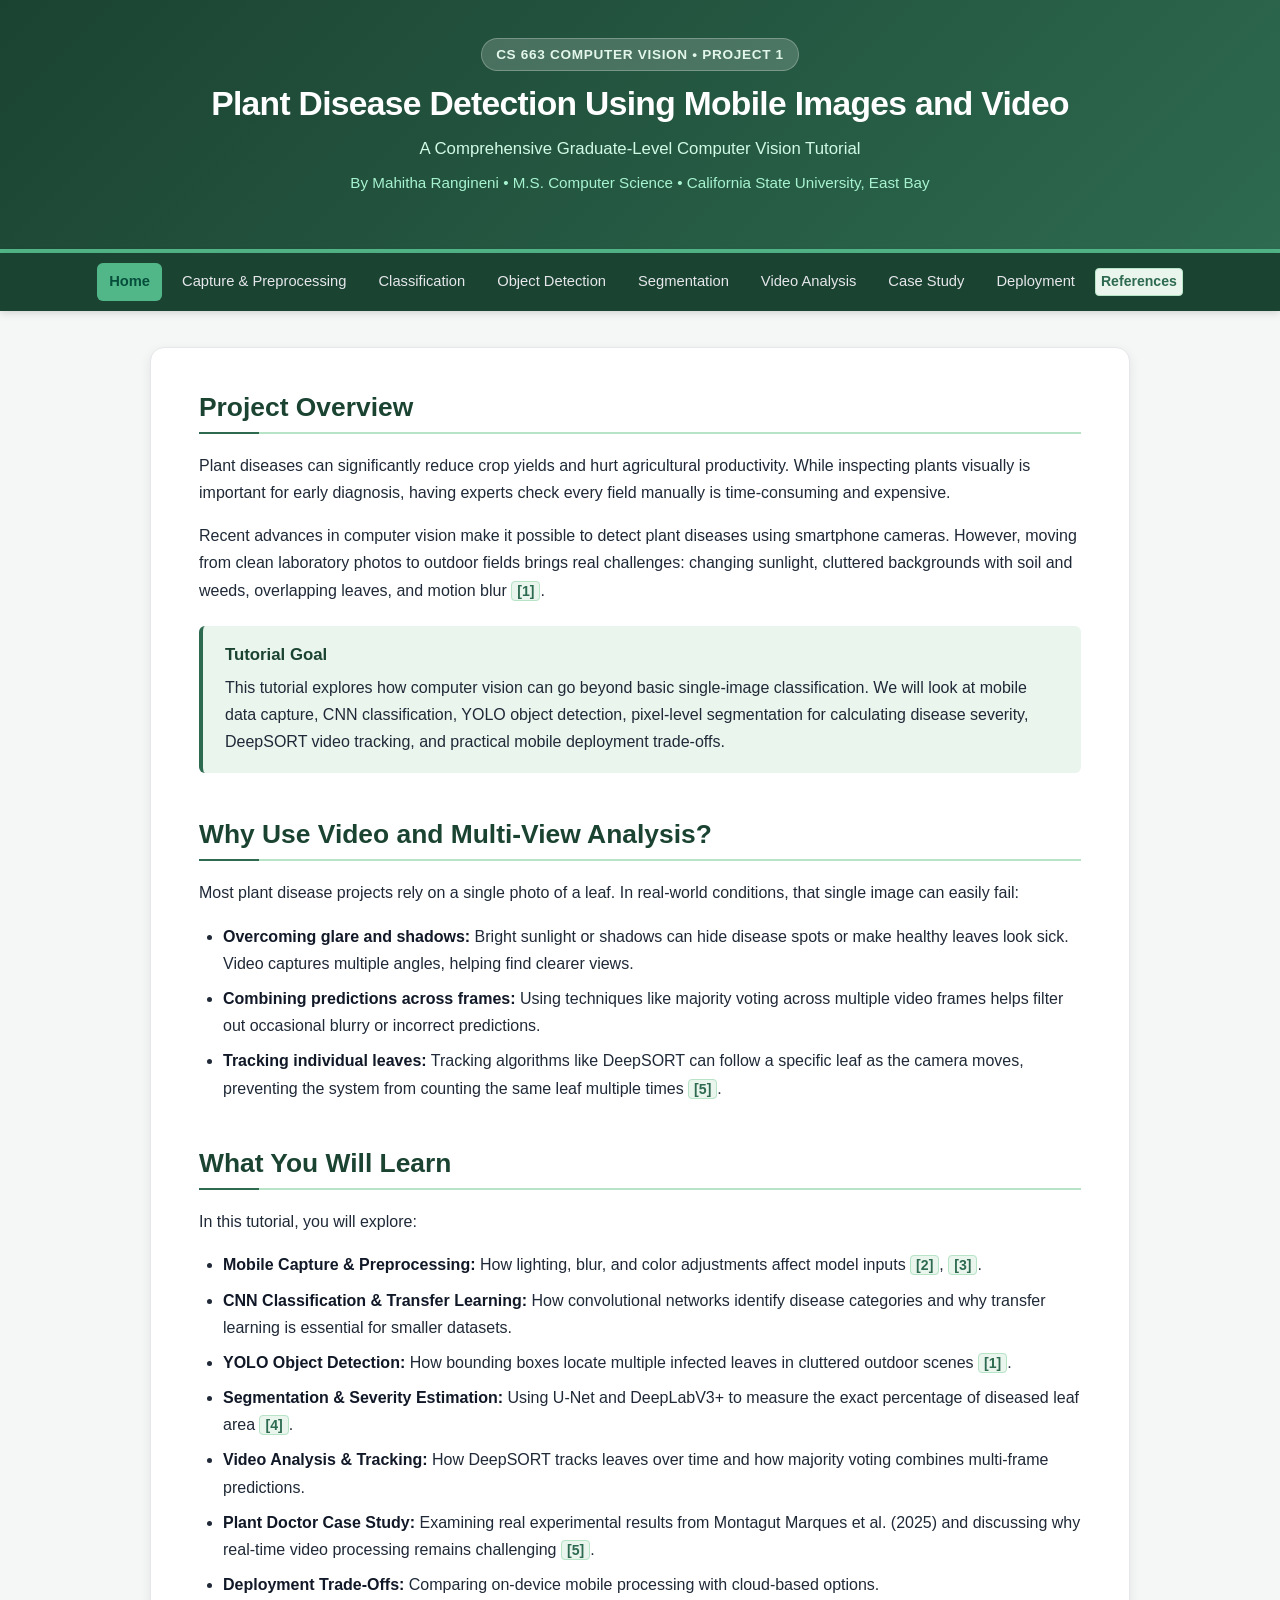
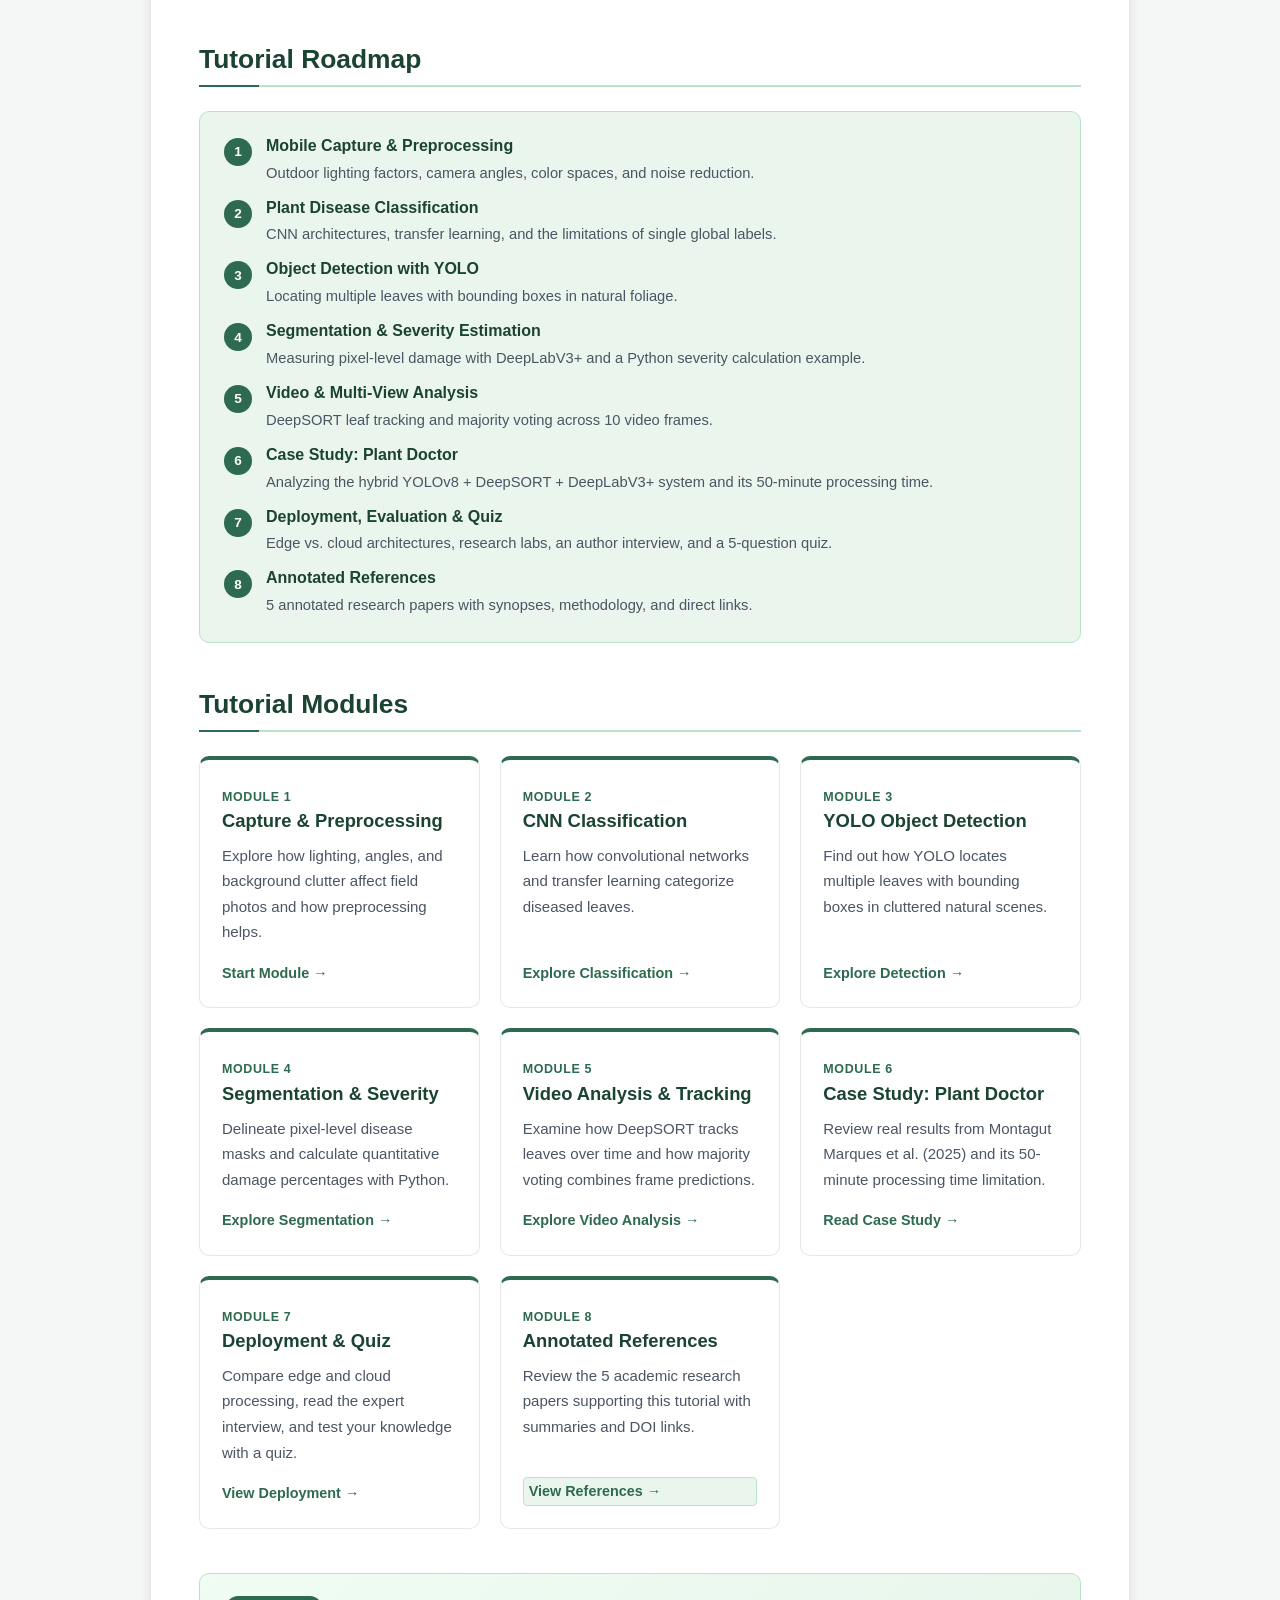
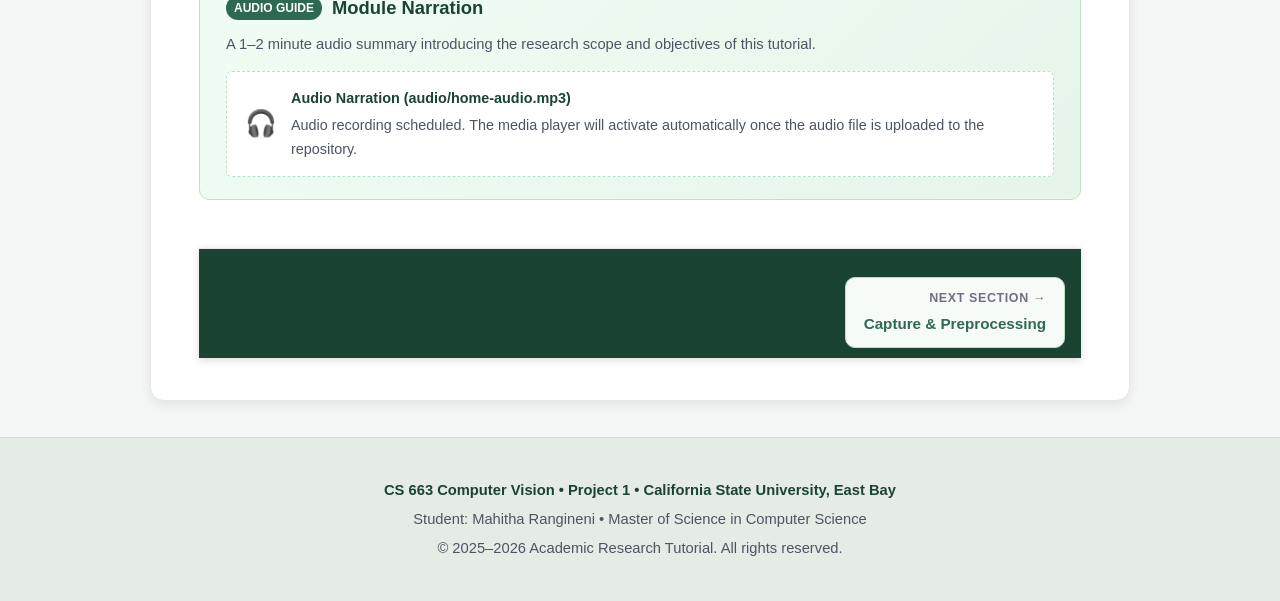
==== commit eae0e0f6: "Fix MathJax rendering, correct Umezu lab department, soften unsourced claims, and refine student ton" ====
--- a/index.html
+++ b/index.html
@@ -4,7 +4,7 @@
 <head>
     <meta charset="UTF-8">
     <meta name="viewport" content="width=device-width, initial-scale=1.0">
-    <meta name="description" content="Graduate-level computer vision research tutorial on plant disease detection using mobile images and video analysis.">
+    <meta name="description" content="Computer vision research tutorial on plant disease detection using mobile images and video analysis.">
     <title>Plant Disease Detection Using Mobile Images and Video - Home</title>
     <link rel="stylesheet" href="style.css">
 </head>
@@ -37,117 +37,108 @@
         <section id="overview">
             <h2>Project Overview</h2>
             <p>
-                Plant diseases represent a persistent threat to global food security, crop yield, and agricultural sustainability.
-                While early diagnosis is crucial for mitigating crop loss, visual inspection by human agronomists is labor-intensive,
-                expensive, and often inaccessible to smallholder farmers in remote regions.
-            </p>
-            <p>
-                Recent advances in computer vision have made automated leaf inspection feasible using consumer smartphones.
-                However, moving from pristine laboratory datasets (such as static, centered leaves on plain backgrounds) to
-                uncontrolled field environments introduces profound computer vision challenges: dynamic lighting, complex foliage backgrounds,
-                partial occlusions, camera motion blur, and subtle inter-class visual similarities between disease symptoms <a href="references.html#ref-1">[1]</a>.
+                Plant diseases can significantly reduce crop yields and hurt agricultural productivity.
+                While inspecting plants visually is important for early diagnosis, having experts check every field manually is time-consuming and expensive.
+            </p>
+            <p>
+                Recent advances in computer vision make it possible to detect plant diseases using smartphone cameras.
+                However, moving from clean laboratory photos to outdoor fields brings real challenges: changing sunlight, cluttered backgrounds with soil and weeds, overlapping leaves, and motion blur <a href="references.html#ref-1">[1]</a>.
             </p>
             <div class="callout">
-                <h4>Tutorial Objective</h4>
+                <h4>Tutorial Goal</h4>
                 <p>
-                    This tutorial bridges the gap between basic single-image classification and robust, real-world field systems.
-                    It provides an in-depth investigation into end-to-end computer vision pipelines incorporating mobile capture,
-                    convolutional neural networks (CNNs), YOLO-based object detection, pixel-level semantic segmentation for severity quantification,
-                    DeepSORT temporal tracking, multi-view frame fusion, and edge deployment trade-offs.
+                    This tutorial explores how computer vision can go beyond basic single-image classification.
+                    We will look at mobile data capture, CNN classification, YOLO object detection, pixel-level segmentation for calculating disease severity, DeepSORT video tracking, and practical mobile deployment trade-offs.
                 </p>
             </div>
         </section>
 
         <section id="why-video">
-            <h2>Why Video and Multi-View Analysis Matters</h2>
-            <p>
-                Traditional automated inspection systems rely primarily on single isolated leaf images. In real-world agricultural conditions,
-                this single-view assumption frequently fails:
+            <h2>Why Use Video and Multi-View Analysis?</h2>
+            <p>
+                Most plant disease projects rely on a single photo of a leaf. In real-world conditions, that single image can easily fail:
             </p>
             <ul>
-                <li><strong>Overcoming Occlusion and Glare:</strong> A specular reflection, dew drop, or shadow in a single frame can obscure characteristic lesions or trigger false positives. Video streams provide dozens of views from varying angles, allowing genuine pathological patterns to emerge.</li>
-                <li><strong>Temporal Redundancy:</strong> Instead of trusting an isolated, potentially blurry snapshot, temporal multi-frame aggregation (such as majority voting or confidence fusion) produces significantly higher diagnostic reliability.</li>
-                <li><strong>Spatial Context and Plant Tracking:</strong> Tracking algorithms like DeepSORT enable systems to monitor specific leaves or canopies across camera passes (e.g., handheld walk-throughs or drone sweeps), preventing duplicate counts and providing longitudinal health tracking <a href="references.html#ref-5">[5]</a>.</li>
+                <li><strong>Overcoming glare and shadows:</strong> Bright sunlight or shadows can hide disease spots or make healthy leaves look sick. Video captures multiple angles, helping find clearer views.</li>
+                <li><strong>Combining predictions across frames:</strong> Using techniques like majority voting across multiple video frames helps filter out occasional blurry or incorrect predictions.</li>
+                <li><strong>Tracking individual leaves:</strong> Tracking algorithms like DeepSORT can follow a specific leaf as the camera moves, preventing the system from counting the same leaf multiple times <a href="references.html#ref-5">[5]</a>.</li>
             </ul>
         </section>
 
         <section id="learning-objectives">
             <h2>What You Will Learn</h2>
             <p>
-                By working through this research tutorial, you will gain hands-on theoretical and practical understanding of:
+                In this tutorial, you will explore:
             </p>
             <ul>
-                <li><strong>Mobile Data Capture &amp; Preprocessing:</strong> Strategies for handling adverse field illuminations, color constancy, normalization, and noise suppression in smartphone imagery <a href="references.html#ref-2">[2]</a>, <a href="references.html#ref-3">[3]</a>.</li>
-                <li><strong>CNN Feature Extraction &amp; Transfer Learning:</strong> How deep convolutional backbones extract visual patterns (lesions, chlorosis, necrosis) and adapt from ImageNet pretraining to specialized agricultural datasets.</li>
-                <li><strong>YOLO Object Detection:</strong> Formulating bounding-box localization to detect multiple infected leaves and disease centers within cluttered foliage <a href="references.html#ref-1">[1]</a>.</li>
-                <li><strong>Pixel-Level Segmentation &amp; Severity Estimation:</strong> Utilizing architectures such as U-Net and DeepLabV3+ to isolate diseased tissue and mathematically compute percentage severity indices <a href="references.html#ref-4">[4]</a>.</li>
-                <li><strong>Video Tracking &amp; Multi-View Aggregation:</strong> Implementing DeepSORT object tracking alongside temporal consensus algorithms (such as frame-wise majority voting).</li>
-                <li><strong>Empirical Case Study Analysis:</strong> Dissecting the peer-reviewed <em>Plant Doctor</em> architecture <a href="references.html#ref-5">[5]</a>, its verified metrics, and its critical 50-minute video latency bottleneck.</li>
-                <li><strong>Mobile Edge vs. Cloud Deployment:</strong> Evaluating on-device inference latency, memory footprint, model quantization, and hybrid cloud architectures.</li>
+                <li><strong>Mobile Capture &amp; Preprocessing:</strong> How lighting, blur, and color adjustments affect model inputs <a href="references.html#ref-2">[2]</a>, <a href="references.html#ref-3">[3]</a>.</li>
+                <li><strong>CNN Classification &amp; Transfer Learning:</strong> How convolutional networks identify disease categories and why transfer learning is essential for smaller datasets.</li>
+                <li><strong>YOLO Object Detection:</strong> How bounding boxes locate multiple infected leaves in cluttered outdoor scenes <a href="references.html#ref-1">[1]</a>.</li>
+                <li><strong>Segmentation &amp; Severity Estimation:</strong> Using U-Net and DeepLabV3+ to measure the exact percentage of diseased leaf area <a href="references.html#ref-4">[4]</a>.</li>
+                <li><strong>Video Analysis &amp; Tracking:</strong> How DeepSORT tracks leaves over time and how majority voting combines multi-frame predictions.</li>
+                <li><strong>Plant Doctor Case Study:</strong> Examining real experimental results from Montagut Marques et al. (2025) and discussing why real-time video processing remains challenging <a href="references.html#ref-5">[5]</a>.</li>
+                <li><strong>Deployment Trade-Offs:</strong> Comparing on-device mobile processing with cloud-based options.</li>
             </ul>
         </section>
 
         <section id="roadmap">
             <h2>Tutorial Roadmap</h2>
-            <p>
-                The tutorial is structured into a logical, cumulative pipeline reflecting an authentic computer vision engineering workflow:
-            </p>
             <div class="roadmap-container">
                 <div class="roadmap-steps">
                     <div class="roadmap-step-item">
                         <div class="roadmap-badge">1</div>
                         <div class="roadmap-content">
                             <h4>Mobile Capture &amp; Preprocessing</h4>
-                            <p>Sensors, optical factors, illumination challenges, and color space transformations.</p>
+                            <p>Outdoor lighting factors, camera angles, color spaces, and noise reduction.</p>
                         </div>
                     </div>
                     <div class="roadmap-step-item">
                         <div class="roadmap-badge">2</div>
                         <div class="roadmap-content">
                             <h4>Plant Disease Classification</h4>
-                            <p>Global CNN architectures, transfer learning techniques, and classification limitations.</p>
+                            <p>CNN architectures, transfer learning, and the limitations of single global labels.</p>
                         </div>
                     </div>
                     <div class="roadmap-step-item">
                         <div class="roadmap-badge">3</div>
                         <div class="roadmap-content">
-                            <h4>Object Detection (YOLO)</h4>
-                            <p>Spatial bounding-box localization of leaves and lesions in multi-object scenes.</p>
+                            <h4>Object Detection with YOLO</h4>
+                            <p>Locating multiple leaves with bounding boxes in natural foliage.</p>
                         </div>
                     </div>
                     <div class="roadmap-step-item">
                         <div class="roadmap-badge">4</div>
                         <div class="roadmap-content">
-                            <h4>Semantic Segmentation &amp; Severity Estimation</h4>
-                            <p>Pixel-level masking with DeepLabV3+/U-Net and mathematical severity percentage calculation.</p>
+                            <h4>Segmentation &amp; Severity Estimation</h4>
+                            <p>Measuring pixel-level damage with DeepLabV3+ and a Python severity calculation example.</p>
                         </div>
                     </div>
                     <div class="roadmap-step-item">
                         <div class="roadmap-badge">5</div>
                         <div class="roadmap-content">
                             <h4>Video &amp; Multi-View Analysis</h4>
-                            <p>Temporal frame extraction, DeepSORT tracking, and multi-frame majority voting.</p>
+                            <p>DeepSORT leaf tracking and majority voting across 10 video frames.</p>
                         </div>
                     </div>
                     <div class="roadmap-step-item">
                         <div class="roadmap-badge">6</div>
                         <div class="roadmap-content">
                             <h4>Case Study: Plant Doctor</h4>
-                            <p>In-depth examination of the Montagut Marques et al. (2025) hybrid system and its real-world latency bottleneck.</p>
+                            <p>Analyzing the hybrid YOLOv8 + DeepSORT + DeepLabV3+ system and its 50-minute processing time.</p>
                         </div>
                     </div>
                     <div class="roadmap-step-item">
                         <div class="roadmap-badge">7</div>
                         <div class="roadmap-content">
-                            <h4>Deployment, Evaluation, Challenges &amp; Quiz</h4>
-                            <p>Edge vs. cloud benchmarks, research lab survey, expert interview, and knowledge check quiz.</p>
+                            <h4>Deployment, Evaluation &amp; Quiz</h4>
+                            <p>Edge vs. cloud architectures, research labs, an author interview, and a 5-question quiz.</p>
                         </div>
                     </div>
                     <div class="roadmap-step-item">
                         <div class="roadmap-badge">8</div>
                         <div class="roadmap-content">
-                            <h4>Annotated Bibliography</h4>
-                            <p>Formal academic references [1]–[5] with synopses, methodological utility, and DOI links.</p>
+                            <h4>Annotated References</h4>
+                            <p>5 annotated research papers with synopses, methodology, and direct links.</p>
                         </div>
                     </div>
                 </div>
@@ -155,14 +146,14 @@
         </section>
 
         <section id="tutorial-modules">
-            <h2>Explore Tutorial Modules</h2>
+            <h2>Tutorial Modules</h2>
             <div class="card-grid">
 
                 <div class="tutorial-card">
                     <div>
                         <span class="card-step">Module 1</span>
                         <h3>Capture &amp; Preprocessing</h3>
-                        <p>Analyze how environmental factors, illumination, shadows, and blur affect smartphone capture, and review preprocessing solutions.</p>
+                        <p>Explore how lighting, angles, and background clutter affect field photos and how preprocessing helps.</p>
                     </div>
                     <a href="capture.html" class="card-link">Start Module &rarr;</a>
                 </div>
@@ -171,7 +162,7 @@
                     <div>
                         <span class="card-step">Module 2</span>
                         <h3>CNN Classification</h3>
-                        <p>Learn how convolutional neural networks and transfer learning categorize diseased leaves, and identify where classification falls short.</p>
+                        <p>Learn how convolutional networks and transfer learning categorize diseased leaves.</p>
                     </div>
                     <a href="classification.html" class="card-link">Explore Classification &rarr;</a>
                 </div>
@@ -180,7 +171,7 @@
                     <div>
                         <span class="card-step">Module 3</span>
                         <h3>YOLO Object Detection</h3>
-                        <p>Discover real-time bounding-box detection with YOLO to locate multiple symptomatic leaves simultaneously in cluttered foliage.</p>
+                        <p>Find out how YOLO locates multiple leaves with bounding boxes in cluttered natural scenes.</p>
                     </div>
                     <a href="detection.html" class="card-link">Explore Detection &rarr;</a>
                 </div>
@@ -189,7 +180,7 @@
                     <div>
                         <span class="card-step">Module 4</span>
                         <h3>Segmentation &amp; Severity</h3>
-                        <p>Extract pixel-level disease masks with semantic segmentation and compute quantitative leaf damage percentages in Python.</p>
+                        <p>Delineate pixel-level disease masks and calculate quantitative damage percentages with Python.</p>
                     </div>
                     <a href="segmentation.html" class="card-link">Explore Segmentation &rarr;</a>
                 </div>
@@ -197,8 +188,8 @@
                 <div class="tutorial-card">
                     <div>
                         <span class="card-step">Module 5</span>
-                        <h3>Video &amp; Multi-View Analysis</h3>
-                        <p>Examine temporal frame processing, DeepSORT leaf tracking, and multi-frame majority voting algorithms for robust field diagnosis.</p>
+                        <h3>Video Analysis &amp; Tracking</h3>
+                        <p>Examine how DeepSORT tracks leaves over time and how majority voting combines frame predictions.</p>
                     </div>
                     <a href="video.html" class="card-link">Explore Video Analysis &rarr;</a>
                 </div>
@@ -207,7 +198,7 @@
                     <div>
                         <span class="card-step">Module 6</span>
                         <h3>Case Study: Plant Doctor</h3>
-                        <p>Deep-dive into the hybrid YOLOv8 + DeepSORT + DeepLabV3+ video pipeline and analyze its critical 50-minute processing limitation.</p>
+                        <p>Review real results from Montagut Marques et al. (2025) and its 50-minute processing time limitation.</p>
                     </div>
                     <a href="case-study.html" class="card-link">Read Case Study &rarr;</a>
                 </div>
@@ -216,7 +207,7 @@
                     <div>
                         <span class="card-step">Module 7</span>
                         <h3>Deployment &amp; Quiz</h3>
-                        <p>Evaluate mobile on-device vs. cloud architectures, review research labs and the Umezu interview, and test your knowledge.</p>
+                        <p>Compare edge and cloud processing, read the expert interview, and test your knowledge with a quiz.</p>
                     </div>
                     <a href="deployment.html" class="card-link">View Deployment &rarr;</a>
                 </div>
@@ -225,7 +216,7 @@
                     <div>
                         <span class="card-step">Module 8</span>
                         <h3>Annotated References</h3>
-                        <p>Review the 5 foundational academic papers underpinning this tutorial with detailed annotations, synopses, and DOI sources.</p>
+                        <p>Review the 5 academic research papers supporting this tutorial with summaries and DOI links.</p>
                     </div>
                     <a href="references.html" class="card-link">View References &rarr;</a>
                 </div>
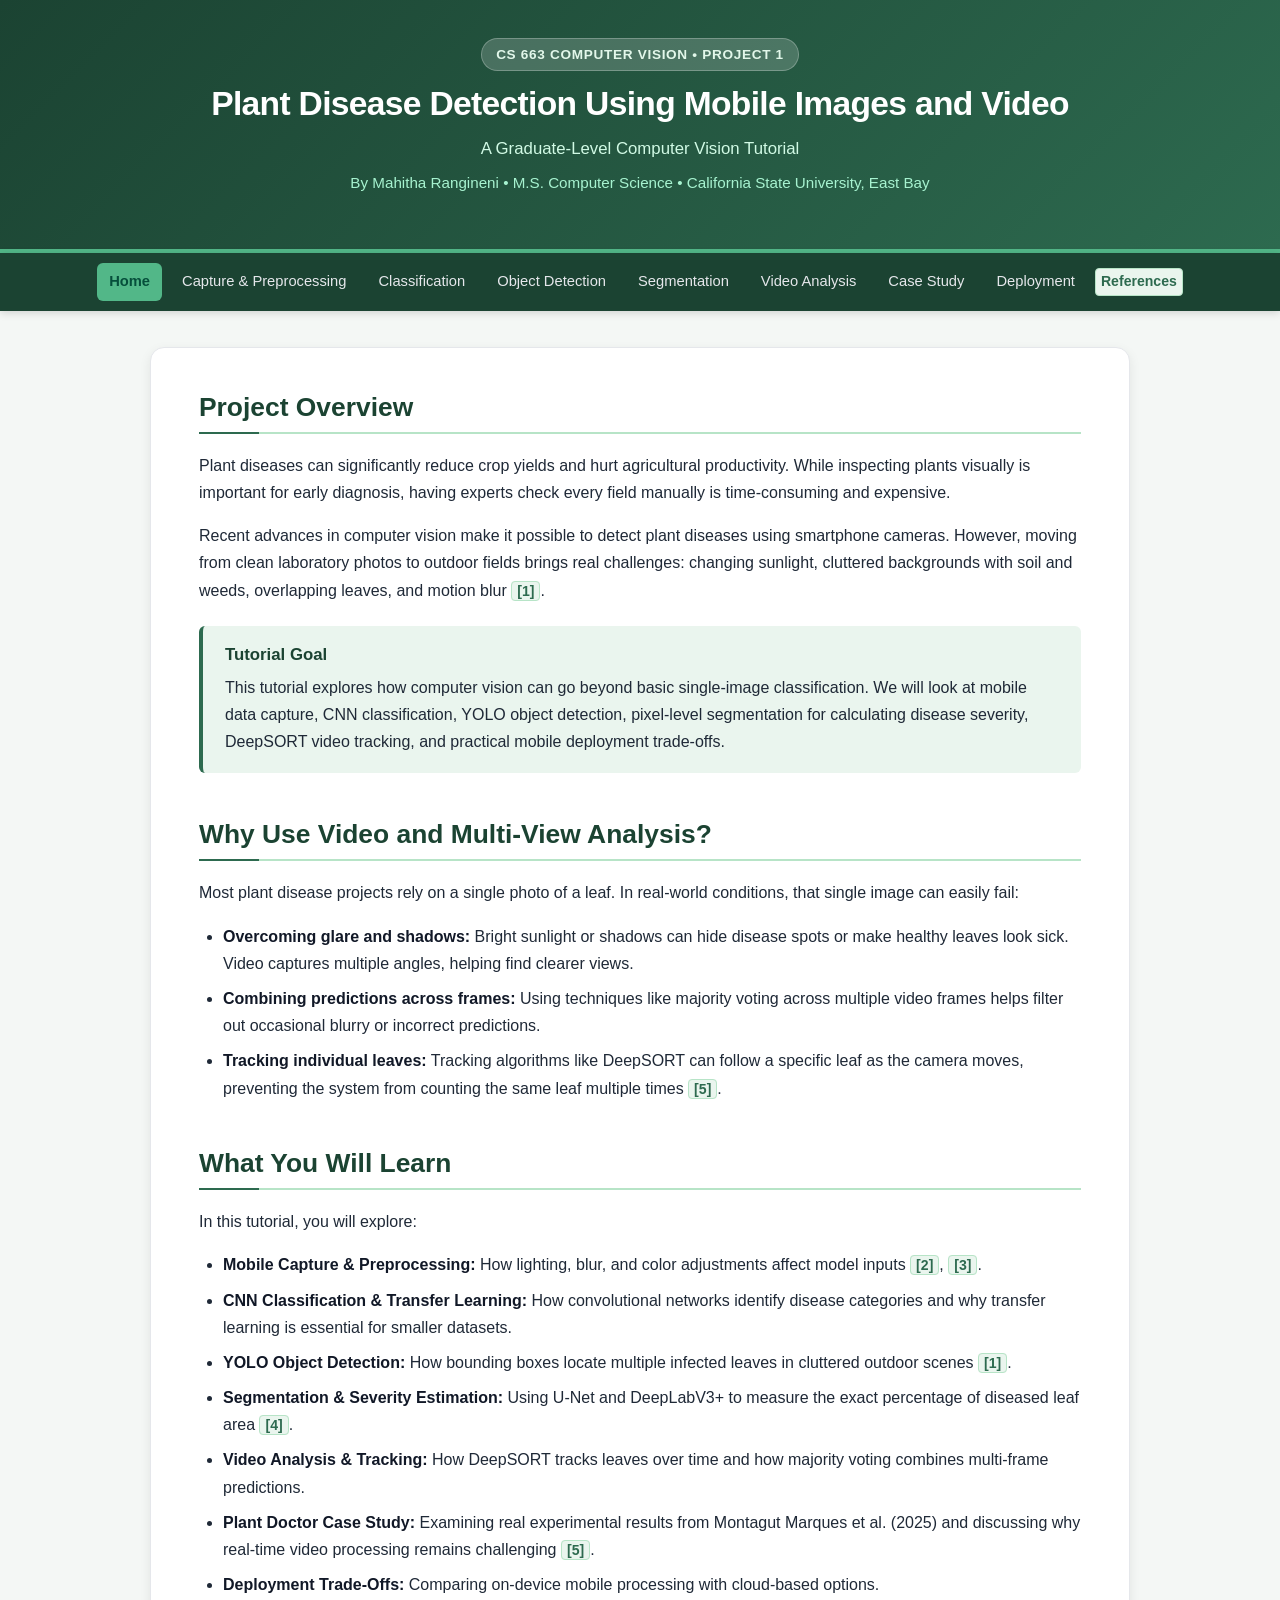
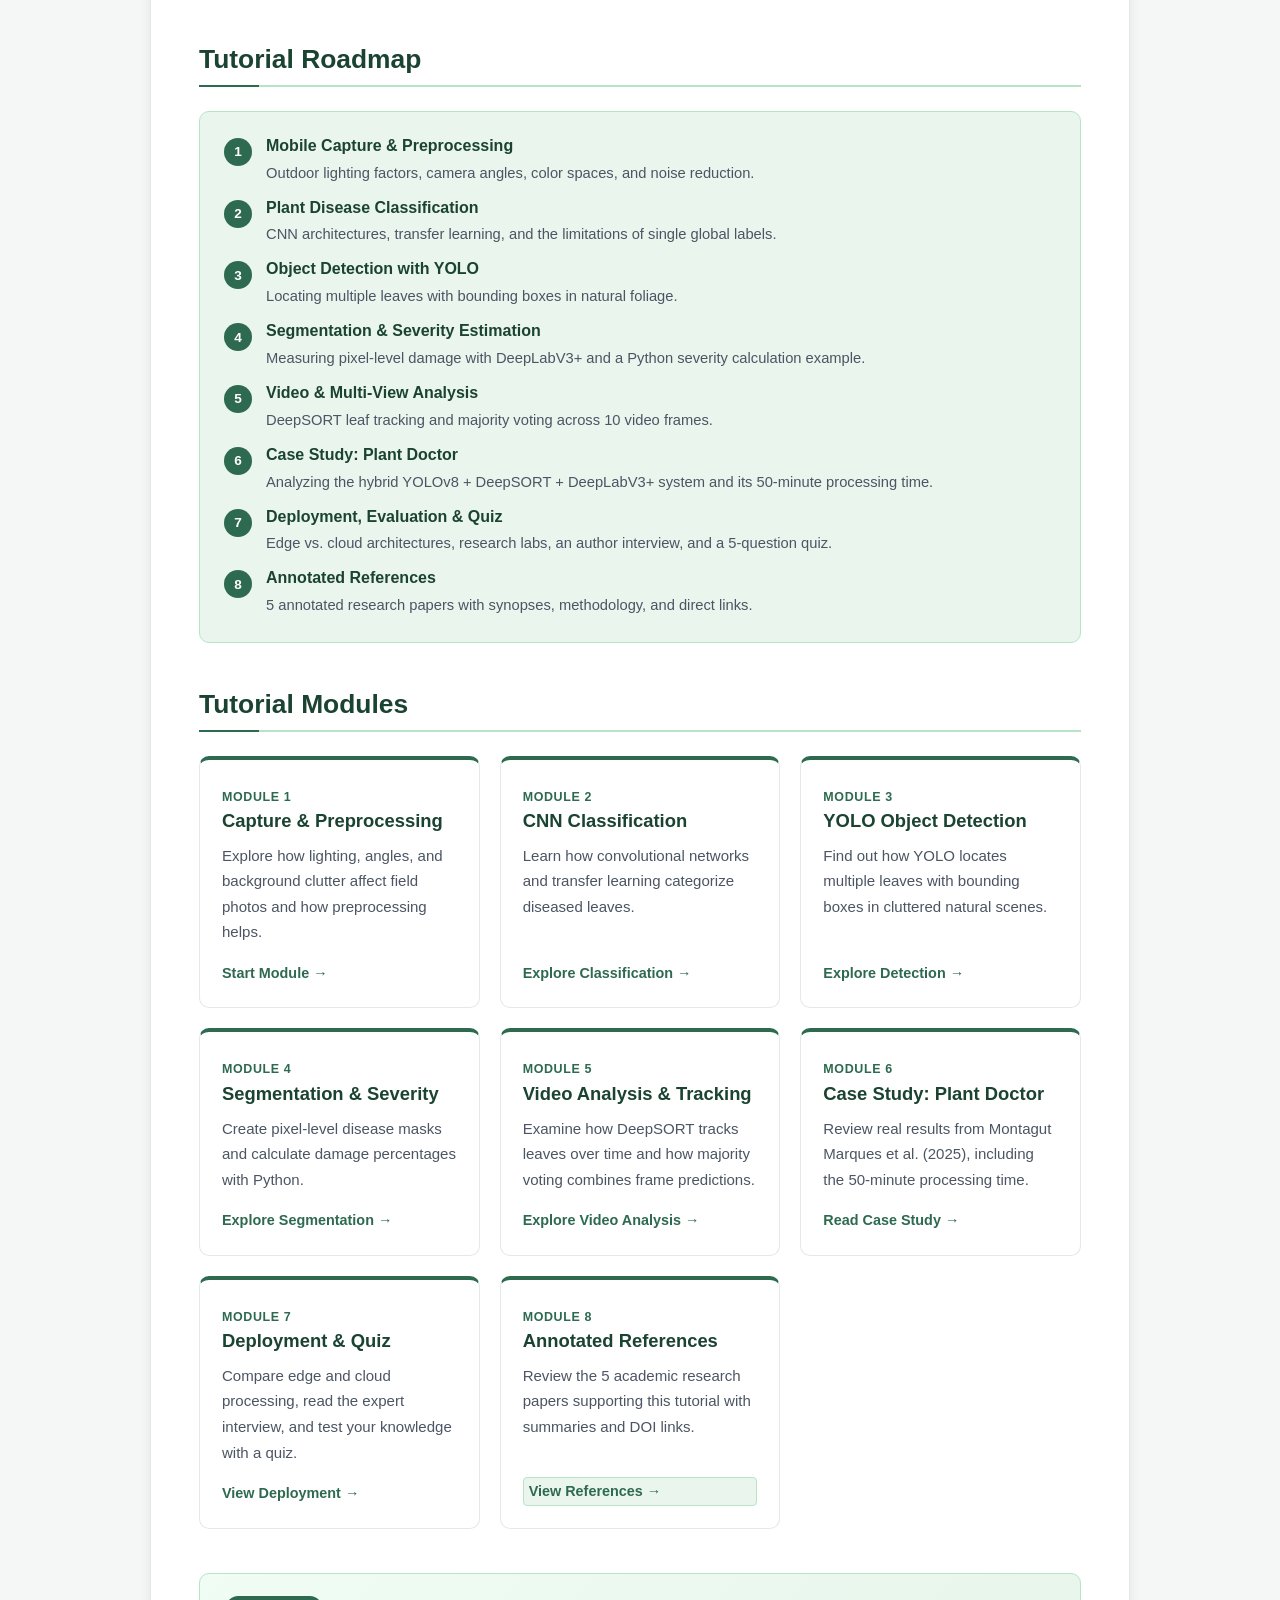
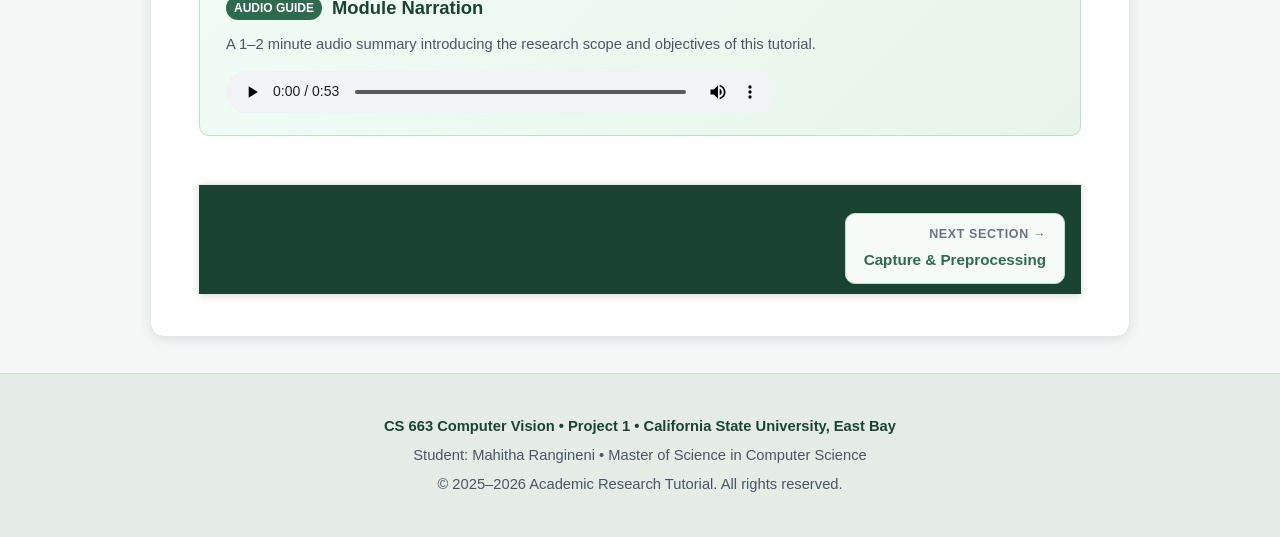
==== commit 4b43d77d: "Add research comparison table, simplify wording, and fix grammar Co-Authored-By: Claude Opus 5.5 <no" ====
--- a/index.html
+++ b/index.html
@@ -14,7 +14,7 @@
     <header>
         <span class="header-badge">CS 663 Computer Vision &bull; Project 1</span>
         <h1>Plant Disease Detection Using Mobile Images and Video</h1>
-        <p class="header-meta">A Comprehensive Graduate-Level Computer Vision Tutorial</p>
+        <p class="header-meta">A Graduate-Level Computer Vision Tutorial</p>
         <p class="header-author">By Mahitha Rangineni &bull; M.S. Computer Science &bull; California State University, East Bay</p>
     </header>
 
@@ -180,7 +180,7 @@
                     <div>
                         <span class="card-step">Module 4</span>
                         <h3>Segmentation &amp; Severity</h3>
-                        <p>Delineate pixel-level disease masks and calculate quantitative damage percentages with Python.</p>
+                        <p>Create pixel-level disease masks and calculate damage percentages with Python.</p>
                     </div>
                     <a href="segmentation.html" class="card-link">Explore Segmentation &rarr;</a>
                 </div>
@@ -198,7 +198,7 @@
                     <div>
                         <span class="card-step">Module 6</span>
                         <h3>Case Study: Plant Doctor</h3>
-                        <p>Review real results from Montagut Marques et al. (2025) and its 50-minute processing time limitation.</p>
+                        <p>Review real results from Montagut Marques et al. (2025), including the 50-minute processing time.</p>
                     </div>
                     <a href="case-study.html" class="card-link">Read Case Study &rarr;</a>
                 </div>
